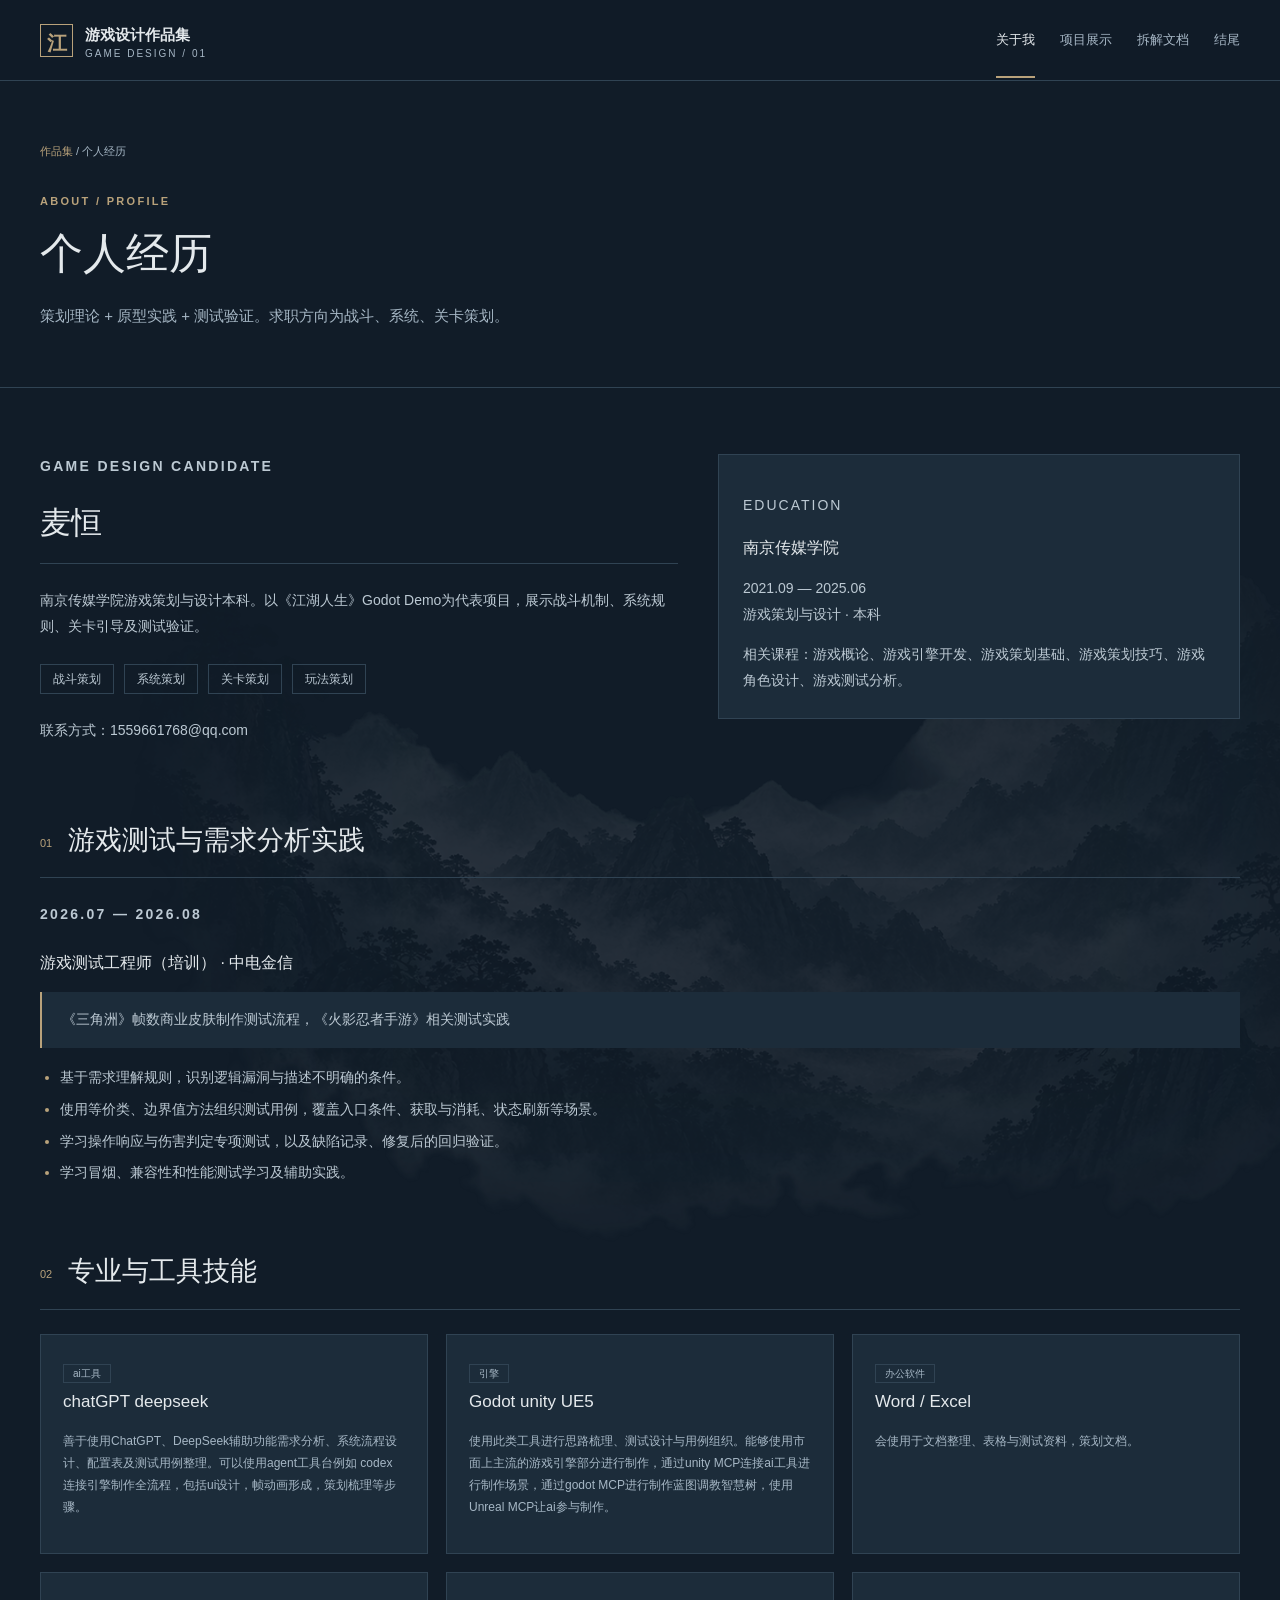
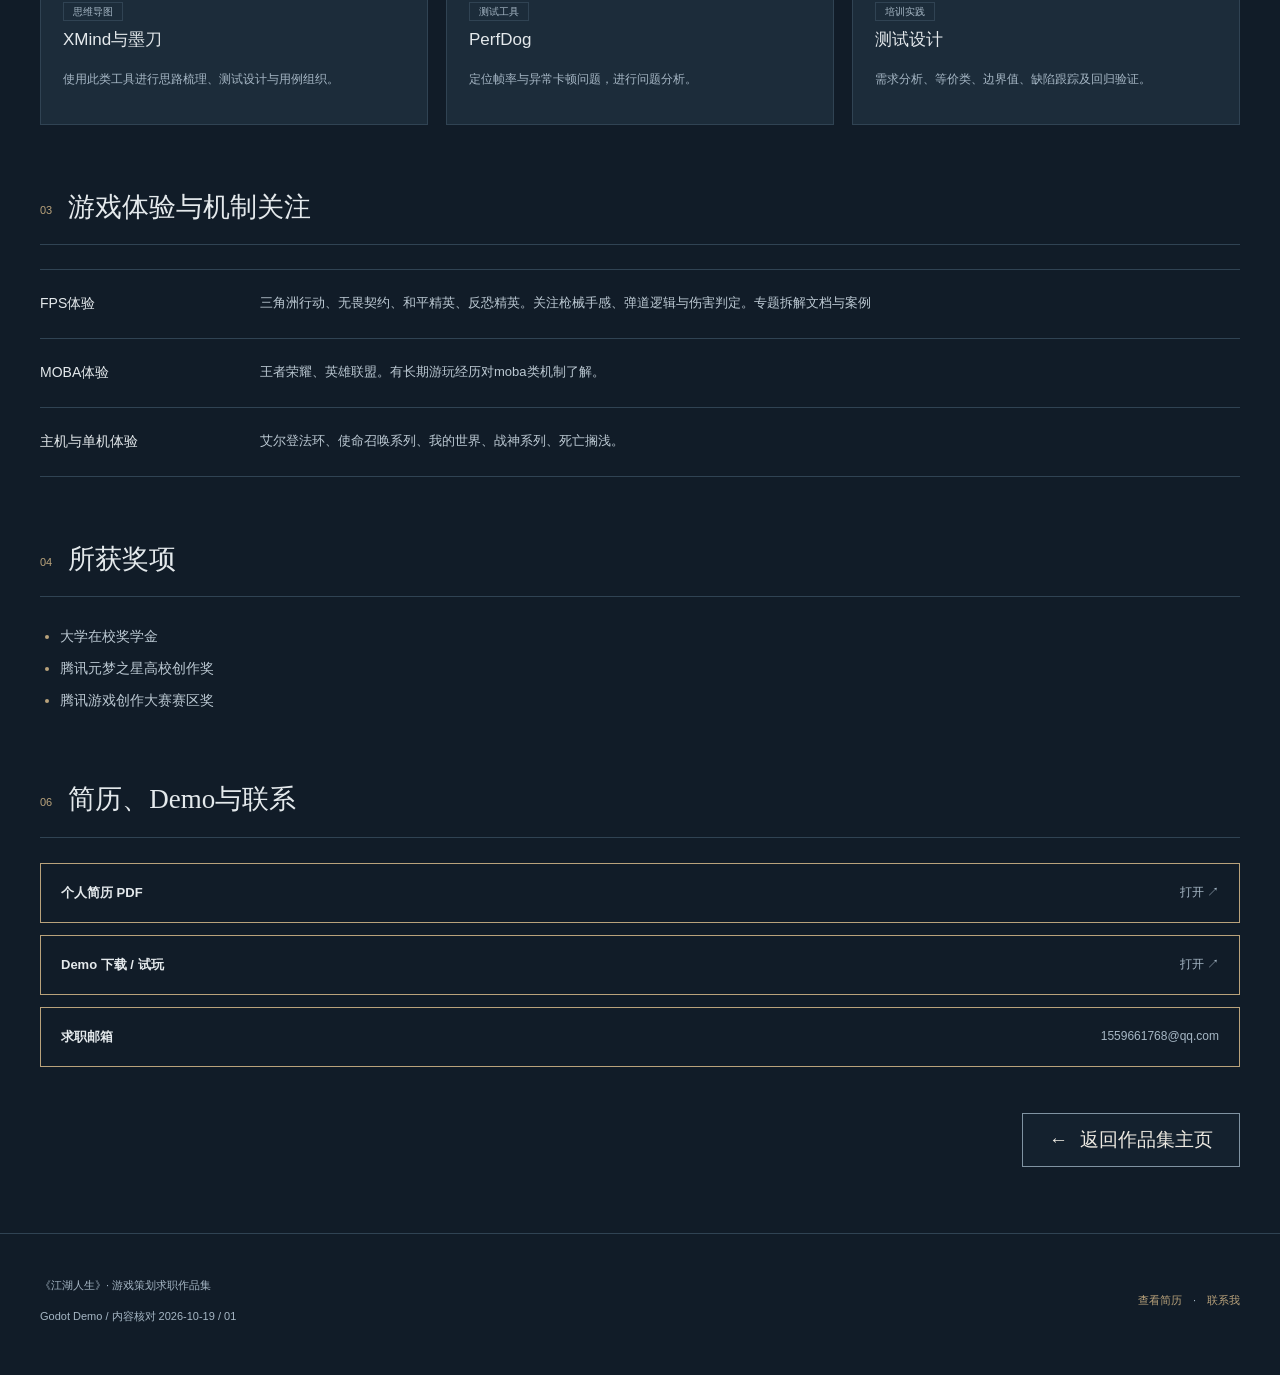
==== about.html @ ea687051 "Publish static portfolio 2026-10-20T16:54:28.982Z" ====
<!doctype html>
<html lang="zh-CN"><head><meta charset="UTF-8"><meta name="viewport" content="width=device-width, initial-scale=1"><meta name="description" content="基于真实Godot原型、测试记录与个人简历的游戏策划求职作品集。"><meta name="theme-color" content="#111c28"><link rel="icon" href="./favicon.svg"><title>个人经历 · 游戏策划作品集</title><link rel="stylesheet" href="./styles/theme.css"><link rel="stylesheet" href="./styles/atmosphere.css">  <script type="module" crossorigin src="./assets/main-BbkEAl38.js"></script>
  <link rel="stylesheet" crossorigin href="./assets/main-BC0_XxwR.css">
</head><body><div id="app"></div></body></html>
---- styles/theme.css ----
/* Shared by the portfolio, case pages, document reader and local text editor. */
:root{
 color-scheme:dark;
 --bg:#111c28;
 --surface:#1c2c3a;
 --surface2:#233646;
 --paper:#e4e9ec;
 --muted:#a6b7c5;
 --gold:#b9a27b;
 --line:#304353;
 --ink:#111c28;
 --text-secondary:#bcc9d3;
 --line-strong:#4c6275;
 --line-soft:#253744;
 --header-bg:rgba(17,28,40,.96);
 --section-tint:rgba(28,44,58,.16);
 --ending-shade:rgba(10,18,28,.4);
 --media-bg:#0b141e;
 --gold-line:#756950;
 --code:#c7b997;
 --badge-bg:#20313e;
 --badge-border:#4f697c;
 --badge-text:#c1d1dc;
 --pending-bg:#2c2922;
 --pending-border:#756a55;
 --pending-text:#d6c5a1;
 --diagram-accent:#9ebacb;
 --diagram-grid:#304353;
 --diagram-walk:#263e50;
 --diagram-obstacle:#6c5c4f;
 --diagram-obstacle-line:#ae9e7f;
 --soft-highlight:rgba(228,233,236,.015);
 --lightbox-backdrop:rgba(5,10,17,.88);
 --dot-fill:rgba(228,233,236,.57);
 --dot-shadow:rgba(17,28,40,.65);
 --gold-hover:#cbb58f;
 --danger:#edb0a3;
 --mountain-opacity:.11;
}
---- styles/atmosphere.css ----
/* One quiet backdrop across the site. The opaque snow cover hides it. */
body{isolation:isolate;min-height:100vh}
body::before{
 content:"";
 position:fixed;
 z-index:-1;
 pointer-events:none;
 right:-120px;
 bottom:-420px;
 width:min(1640px,100vw);
 aspect-ratio:1448/1086;
 background:url('../media/atmosphere/mountains.png') center/contain no-repeat;
 opacity:var(--mountain-opacity);
 filter:blur(.65px);
 --mountain-fade-x:linear-gradient(90deg,transparent,rgba(0,0,0,.6) 12%,#000 24%,#000 76%,rgba(0,0,0,.6) 88%,transparent);
 --mountain-fade-y:linear-gradient(180deg,transparent,#000 30%,#000 76%,transparent 98%);
 -webkit-mask-image:var(--mountain-fade-x),var(--mountain-fade-y);
 mask-image:var(--mountain-fade-x),var(--mountain-fade-y);
 -webkit-mask-composite:source-in;
 mask-composite:intersect;
 -webkit-mask-repeat:no-repeat;
 mask-repeat:no-repeat;
 -webkit-mask-size:100% 100%;
 mask-size:100% 100%;
}
---- assets/main-BC0_XxwR.css ----
.system-breakdowns .system-breakdowns-wrap{width:min(1640px,calc(100% - 96px))}.system-breakdowns .system-breakdowns-wrap>.eyebrow{margin-bottom:32px}.system-breakdowns-grid{display:grid;grid-template-columns:repeat(2,minmax(0,1fr));gap:56px}.system-breakdown{display:flex;flex-direction:column;min-width:0;border-top:1px solid var(--line);padding-top:25px}.system-breakdowns .system-breakdown h2{font-family:var(--serif);font-size:27px;font-weight:500;line-height:1.5;margin:0 0 25px}.system-breakdown-previews{display:grid;grid-template-columns:minmax(0,.78fr) minmax(0,1.22fr);gap:18px}.system-breakdown-previews figure{min-width:0;margin:0}.system-breakdown-media{position:relative;display:flex;align-items:center;justify-content:center;width:100%;height:340px;padding:10px;border:1px solid var(--line);background:var(--surface);overflow:hidden}.system-breakdown-media img{display:block;width:100%;height:100%;max-height:100%;object-fit:contain;object-position:center}.system-breakdown-previews figcaption{font-size:11px;line-height:1.6;color:var(--muted);margin-top:10px}.system-breakdown-enlarge{-webkit-appearance:none;-moz-appearance:none;appearance:none;color:var(--paper);font:inherit;cursor:zoom-in}.system-breakdown-enlarge img{transition:transform .25s ease}.system-breakdown-enlarge:hover img{transform:scale(1.025)}.system-breakdown-enlarge:hover,.system-breakdown-enlarge:focus-visible{border-color:var(--line-strong)}.system-breakdown-enlarge-hint{position:absolute;right:10px;bottom:10px;padding:3px 9px;background:var(--bg);border:1px solid var(--line-strong);color:var(--paper);font:11px/1.6 var(--sans);opacity:0;transition:opacity .18s ease;pointer-events:none}.system-breakdown-enlarge:hover .system-breakdown-enlarge-hint,.system-breakdown-enlarge:focus-visible .system-breakdown-enlarge-hint{opacity:1}.system-breakdowns .system-breakdown-intro{margin:22px 0 0;font-size:14px;line-height:1.95;color:var(--muted)}.system-breakdown>.actions{margin-top:auto;padding-top:25px}.system-breakdown-lightbox{position:fixed;top:0;right:0;bottom:0;left:0;width:min(1760px,calc(100vw - 64px));height:calc(100dvh - 64px);max-width:none;max-height:none;margin:auto;padding:0;border:1px solid var(--line-strong);background:var(--bg);color:var(--paper);overflow:hidden;font-family:var(--sans)}.system-breakdown-lightbox[open]{display:flex;flex-direction:column}.system-breakdown-lightbox::backdrop{background:#030910db}.system-breakdown-viewer-header{display:flex;justify-content:space-between;align-items:center;gap:20px;padding:17px 22px;border-bottom:1px solid var(--line);flex:none}.system-breakdown-viewer-header h2{margin:0;font:500 20px/1.5 var(--serif);color:var(--paper)}.system-breakdown-viewer-close{display:flex;align-items:center;gap:15px;flex:none;padding:5px 12px;border:1px solid var(--line-strong);background:transparent;color:var(--paper);font:13px/1.8 var(--sans)}.system-breakdown-viewer-close span{font-size:22px;line-height:1}.system-breakdown-viewer-toolbar{display:flex;align-items:center;gap:24px;flex:none;min-height:54px;padding:8px 22px;border-bottom:1px solid var(--line);font:12px/1.6 var(--sans);color:var(--muted)}.system-breakdown-viewer-toolbar p{margin:0 0 0 auto}.system-breakdown-pages,.system-breakdown-zoom-controls{display:flex;gap:9px;align-items:center}.system-breakdown-pages[hidden]{display:none}.system-breakdown-viewer-toolbar button{border:1px solid var(--line-strong);padding:3px 10px;min-width:30px;background:transparent;color:var(--paper);font:12px/1.8 var(--sans)}.system-breakdown-viewer-toolbar button:hover,.system-breakdown-viewer-close:hover{border-color:var(--paper)}.system-breakdown-viewer-toolbar button:disabled{opacity:.4}.system-breakdown-viewer-toolbar output{display:block;min-width:46px;text-align:center;font-variant-numeric:tabular-nums}.system-breakdown-viewer-viewport{position:relative;min-width:0;min-height:0;flex:1;overflow:hidden;background:var(--media-bg);touch-action:none;overscroll-behavior:contain;outline-offset:-4px}.system-breakdown-viewer-viewport.is-zoomed{cursor:grab}.system-breakdown-viewer-viewport.is-dragging{cursor:grabbing}.system-breakdown-viewer-image{position:absolute;left:0;top:0;max-width:none;max-height:none;transform-origin:0 0;-webkit-user-select:none;user-select:none;-webkit-user-drag:none}.system-breakdown-viewer-status{position:absolute;top:0;right:0;bottom:0;left:0;display:grid;place-items:center;margin:0;color:var(--muted);font:14px/1.8 var(--sans);pointer-events:none}@media(prefers-reduced-motion:reduce){.system-breakdown-enlarge img,.system-breakdown-enlarge-hint{transition:none}}.content-locate-highlight{outline:1px solid var(--gold);outline-offset:6px;background-color:color-mix(in srgb,var(--gold) 8%,transparent)}.content-locate-status{position:fixed;z-index:1000;left:50%;bottom:28px;transform:translate(-50%);padding:12px 20px;border:1px solid var(--line);background:var(--surface);color:var(--paper);font:14px/1.8 var(--sans);pointer-events:none}#goals>.level-goal-flowchart{min-width:0;margin:24px 0 0}.level-goal-flowchart>a{display:block;width:100%;cursor:zoom-in}.level-goal-flowchart img{display:block;width:100%;height:auto;object-fit:contain}.level-goal-flowchart figcaption{padding-top:10px;font-size:11px;line-height:1.7;color:var(--muted)}.level-goal-flowchart a:focus-visible{outline:2px solid var(--gold);outline-offset:4px}.project-preview-lightbox.level-flowchart-lightbox{width:min(1740px,94vw)}.level-flowchart-lightbox .project-preview-lightbox-content{display:block;overflow:auto;overscroll-behavior:contain}.level-flowchart-lightbox .project-preview-lightbox-content img{width:auto;max-width:none;height:auto;max-height:none}.ui-iterations .ui-iteration-case+.ui-iteration-case{margin-top:40px;padding-top:32px;border-top:1px solid var(--line)}.ui-iterations .ui-iteration-case h3{font:500 20px/1.6 var(--serif);margin:0 0 16px}.ui-iteration-pair{display:grid;grid-template-columns:repeat(2,minmax(0,1fr));gap:24px}.ui-iteration-media{min-width:0;margin:0}.ui-iteration-window{position:relative;display:block;width:100%;aspect-ratio:16/9;overflow:hidden;border:1px solid var(--line);background:var(--media-bg)}.ui-iteration-window img,.ui-iteration-window video{display:block;width:100%;height:100%;object-fit:contain}.ui-iteration-expand{position:absolute;top:8px;right:8px;display:grid;place-items:center;width:30px;height:30px;padding:0;border:1px solid var(--line);background:var(--surface);color:var(--paper);font:16px/1 var(--sans)}.ui-iteration-window:hover .ui-iteration-expand{border-color:var(--gold)}.ui-iteration-media figcaption{padding:9px 0 0;color:var(--paper);font-size:12px;line-height:1.7}.ui-iteration-media figcaption span{margin-left:7px;color:var(--muted);font-size:10px;letter-spacing:.12em}.ui-iterations .ui-iteration-intro{margin:13px 0 0;font-size:14px;color:var(--text-secondary)}#goals>.combat-goal-images{display:grid;grid-template-columns:repeat(3,minmax(0,1fr));gap:18px;margin:24px 0 0}.combat-goal-images>figure{min-width:0;margin:0}.combat-goal-images a{display:flex;align-items:center;justify-content:center;width:100%;aspect-ratio:4/3;cursor:zoom-in}.combat-goal-images img{display:block;width:100%;height:100%;object-fit:contain}.combat-goal-images figcaption{padding-top:10px;font-size:11px;line-height:1.7;color:var(--muted)}:root{--max:1240px;--serif:"Noto Serif SC","Source Han Serif SC","Songti SC","SimSun",serif;--sans:Inter,"Segoe UI","Microsoft YaHei",sans-serif}*{box-sizing:border-box}html{scroll-behavior:smooth;scroll-padding-top:100px}body{margin:0;background:var(--bg);color:var(--paper);font-family:var(--sans);font-size:16px;line-height:1.85}a{color:inherit;text-decoration:none}button,input,select{font:inherit}button,a,input,select{touch-action:manipulation}img,video,svg{max-width:100%;display:block}button{cursor:pointer}button:disabled{cursor:default}a:focus-visible,button:focus-visible,select:focus-visible,input:focus-visible,summary:focus-visible{outline:2px solid var(--gold);outline-offset:5px}::selection{background:var(--gold);color:var(--bg)}.wrap{width:min(var(--max),calc(100% - 80px));margin:auto}.skip{position:absolute;top:-100px;left:24px;background:var(--paper);color:var(--ink);z-index:20;padding:10px}.skip:focus{top:10px}.header{position:sticky;top:0;z-index:10;background:var(--header-bg);border-bottom:1px solid var(--line);-webkit-backdrop-filter:blur(14px);backdrop-filter:blur(14px)}.header-inner{min-height:80px;display:flex;align-items:center;justify-content:space-between;gap:20px}.brand{display:flex;align-items:center;gap:12px;white-space:nowrap;font-weight:600;font-size:15px}.brand-mark{width:33px;height:33px;border:1px solid var(--gold);display:grid;place-items:center;color:var(--gold);font-family:var(--serif);font-size:20px}.brand small{font:10px var(--sans);letter-spacing:2px;color:var(--muted);display:block}.nav{display:flex;gap:25px;align-items:center;font-size:13px}.nav a{color:var(--muted);padding:26px 0 23px;border-bottom:2px solid transparent}.nav a:hover,.nav a[aria-current=page]{color:var(--paper);border-color:var(--gold)}.menu-toggle{display:none;background:none;color:var(--paper);border:1px solid var(--line);padding:5px 12px}.eyebrow{font-size:11px;letter-spacing:2.3px;text-transform:uppercase;color:var(--gold);margin:0 0 20px;font-weight:600}.hero{padding:78px 0 62px}.hero-grid{display:grid;grid-template-columns:.87fr 1.13fr;gap:54px;align-items:center}.hero h1{font-family:var(--serif);font-size:55px;line-height:1.32;letter-spacing:1px;font-weight:500;margin:0 0 25px}.hero h1 em{font-style:normal;color:var(--gold)}.intro{color:var(--muted);max-width:570px;font-size:15px}.roles{display:flex;flex-wrap:wrap;gap:10px;margin:24px 0}.role{font-size:12px;border:1px solid var(--line);padding:3px 12px;color:var(--text-secondary)}.actions{display:flex;flex-wrap:wrap;gap:12px;margin-top:30px}.button{display:inline-flex;align-items:center;justify-content:center;gap:28px;padding:10px 20px;border:1px solid var(--gold);font-size:13px;min-height:45px;background:var(--gold);color:var(--ink);font-weight:600}.button.secondary{background:transparent;color:var(--paper);border-color:var(--line-strong)}.button:hover{filter:brightness(1.12)}.button.disabled{background:var(--surface);color:var(--muted);border-color:var(--line)}.hero-visual{position:relative;margin:0;border:1px solid var(--line-strong);padding:8px;background:var(--surface)}.hero-visual:before{content:"";position:absolute;left:-8px;top:-8px;width:34px;height:34px;border-top:2px solid var(--gold);border-left:2px solid var(--gold);pointer-events:none}.hero-visual img{width:100%;aspect-ratio:16/9;object-fit:contain;image-rendering:auto}.visual-label{display:flex;justify-content:space-between;gap:14px;font-size:11px;color:var(--muted);padding:12px 6px 2px}.visual-label strong{color:var(--gold);font-weight:400}.facts{display:grid;grid-template-columns:repeat(4,1fr);border-top:1px solid var(--line);border-bottom:1px solid var(--line);padding:22px 0;margin-top:52px}.fact{padding-left:27px;border-left:1px solid var(--line)}.fact:first-child{padding-left:0;border-left:0}.fact strong{font-size:18px;display:block;font-weight:500}.fact span{font-size:11px;color:var(--muted)}.section{padding:66px 0}.section-top{display:flex;align-items:flex-end;justify-content:space-between;gap:25px;margin-bottom:30px}.section h2,.section-top h2{font-family:var(--serif);font-size:32px;font-weight:500;line-height:1.5;margin:0 0 8px}.section-top .eyebrow{margin-bottom:10px}.section-top p{margin:0;color:var(--muted);font-size:13px}.text-link{color:var(--gold);font-size:13px;border-bottom:1px solid var(--gold-line);padding-bottom:2px;white-space:nowrap}.cases{display:grid;grid-template-columns:repeat(3,1fr);gap:20px}.case-card{border:1px solid var(--line);background:var(--surface);padding:28px;transition:border-color .18s,transform .18s}.case-card:hover{border-color:var(--gold);transform:translateY(-3px)}.case-index{font-size:11px;color:var(--gold);letter-spacing:2px;display:flex;justify-content:space-between}.case-card h3{font-family:var(--serif);font-size:25px;font-weight:500;margin:28px 0 12px}.case-card p{color:var(--muted);font-size:13px;margin:0 0 20px;min-height:50px}.case-tags{font-size:11px;color:var(--text-secondary);border-top:1px solid var(--line);padding-top:18px}.section-tint{background:var(--section-tint);border-top:1px solid var(--line-soft);border-bottom:1px solid var(--line-soft)}.feature-grid{display:grid;grid-template-columns:1.1fr .9fr;gap:48px;align-items:center}.feature-grid h3{font-family:var(--serif);font-size:28px;font-weight:500;line-height:1.6}.feature-grid p{color:var(--muted);font-size:14px}.numbered{margin:24px 0 0;padding:0;list-style:none;counter-reset:items}.numbered li{border-top:1px solid var(--line);padding:17px 0 17px 32px;position:relative;font-size:14px;counter-increment:items}.numbered li:before{content:"0" counter(items);position:absolute;left:0;top:20px;font-size:10px;color:var(--gold)}.numbered small{display:block;font-size:12px;color:var(--muted);margin-top:3px}.media{margin:0}.media img,.media video{width:100%;border:1px solid var(--line);background:var(--media-bg);aspect-ratio:16/9;object-fit:contain}.media figcaption{font-size:11px;color:var(--muted);line-height:1.7;padding:10px 0}.media-kind{color:var(--gold);margin-right:8px}.media-grid{display:grid;grid-template-columns:1fr 1fr;gap:24px}.status-row{display:flex;gap:8px;align-items:center;flex-wrap:wrap}.badge{font-size:11px;line-height:1.6;padding:3px 9px;border:1px solid var(--badge-border);color:var(--badge-text);background:var(--badge-bg)}.badge.pending{border-color:var(--pending-border);color:var(--pending-text);background:var(--pending-bg)}.badge.note{border-color:var(--line);color:var(--muted);background:var(--surface)}.truth-note{font-size:12px;color:var(--muted);border-left:2px solid var(--gold);padding:10px 16px;margin:26px 0;background:var(--soft-highlight)}.ability-grid{display:grid;grid-template-columns:repeat(3,1fr);gap:34px}.ability{border-top:1px solid var(--gold);padding-top:24px}.ability h3{font-size:17px;font-weight:500}.ability p{font-size:13px;color:var(--muted)}.future{margin-top:34px;display:flex;justify-content:space-between;border:1px dashed var(--line);padding:22px;color:var(--muted);font-size:12px}.footer{border-top:1px solid var(--line);padding:30px 0 38px}.footer-inner{display:flex;align-items:center;justify-content:space-between;gap:25px;font-size:11px;color:var(--muted)}.footer a{color:var(--gold)}.page-head{padding:60px 0 42px;border-bottom:1px solid var(--line)}.breadcrumbs{font-size:11px;color:var(--muted);margin-bottom:30px}.breadcrumbs a{color:var(--gold)}.page-head h1{font-family:var(--serif);font-size:43px;line-height:1.4;font-weight:500;margin:0 0 18px}.page-head .subtitle{max-width:850px;color:var(--muted);font-size:15px}.page-head .eyebrow{margin-bottom:12px}.reading-grid{display:grid;grid-template-columns:175px minmax(0,1fr);gap:55px;padding-top:44px;padding-bottom:65px}.toc{position:sticky;top:116px;align-self:start;display:grid;gap:10px;font-size:12px;max-height:calc(100vh - 135px);overflow:auto}.toc small{font-size:10px;letter-spacing:2px;color:var(--gold);margin-bottom:12px}.toc a{color:var(--muted);padding:3px 0 3px 12px;border-left:1px solid var(--line)}.toc a:hover{color:var(--gold);border-color:var(--gold)}.article{min-width:0}.article-section{margin:0 0 62px;scroll-margin-top:110px}.article-section h2{font-family:var(--serif);font-weight:500;font-size:27px;border-bottom:1px solid var(--line);padding-bottom:17px;margin:0 0 24px}.article-section h2 .num{font:11px var(--sans);color:var(--gold);margin-right:16px;vertical-align:middle}.article-section h3{font-size:16px;font-weight:500;margin:0 0 9px}.article-section p{color:var(--text-secondary);font-size:14px}.two-col{display:grid;grid-template-columns:1fr 1fr;gap:28px}.panel{padding:24px;background:var(--surface);border:1px solid var(--line);min-width:0}.panel p:last-child{margin-bottom:0}.clean-list{padding-left:20px;color:var(--text-secondary);font-size:14px}.clean-list li{padding:3px 0}.clean-list li::marker{color:var(--gold)}.rules{display:grid;gap:0;border-top:1px solid var(--line)}.rule{display:grid;grid-template-columns:195px minmax(0,1fr);gap:25px;padding:21px 0;border-bottom:1px solid var(--line)}.rule h3{font-size:14px;color:var(--paper);font-weight:500;margin:0}.rule p{font-size:13px;margin:0}.flow{list-style:none;padding:0;display:flex;gap:24px;flex-wrap:wrap;counter-reset:flow;margin:28px 0}.flow li{flex:1 1 145px;position:relative;border:1px solid var(--line-strong);padding:19px 15px;background:var(--surface);counter-increment:flow;min-width:0}.flow li:not(:last-child):after{content:"→";position:absolute;right:-21px;top:30px;color:var(--gold)}.flow li:before{content:"0" counter(flow);font-size:10px;color:var(--gold);display:block;margin-bottom:7px}.flow strong{font-size:13px;font-weight:500;display:block}.flow small{font-size:11px;line-height:1.7;color:var(--muted);display:block;margin-top:7px}.table-wrap{overflow:auto;border:1px solid var(--line)}table{width:100%;border-collapse:collapse;font-size:12px;line-height:1.8}th,td{text-align:left;padding:14px 17px;vertical-align:top;border-bottom:1px solid var(--line);min-width:105px}th{color:var(--gold);font-weight:500;background:var(--surface)}tr:last-child td{border-bottom:0}td{color:var(--text-secondary)}code{font:11px Cascadia Code,Consolas,monospace;color:var(--code);overflow-wrap:anywhere}details{border:1px solid var(--line);padding:15px 20px;background:var(--surface)}summary{cursor:pointer;font-size:13px;color:var(--paper)}.source-list{font-size:12px;color:var(--muted);padding-left:20px}.source-list li{margin:12px 0;overflow-wrap:anywhere}.source-list p{font-size:12px;margin:3px 0}.iteration{padding:24px;border-left:2px solid var(--gold);background:var(--surface);margin-bottom:18px}.iteration h3{font-family:var(--serif);font-size:20px}.iteration dl{display:grid;grid-template-columns:75px minmax(0,1fr);font-size:13px;gap:10px 14px;margin:18px 0 0}.iteration dt{color:var(--gold)}.iteration dd{margin:0;color:var(--text-secondary)}.validation{display:grid;gap:14px}.validation-item{display:grid;grid-template-columns:30px 1fr;gap:12px;border-bottom:1px solid var(--line);padding:13px 0}.validation-icon{color:var(--gold);font-size:20px}.validation-item h3{font-size:14px;margin:0}.validation-item p{font-size:12px;margin:5px 0}.small{font-size:12px;color:var(--muted)}.explorer{background:var(--surface);border:1px solid var(--line-strong);padding:25px;margin:25px 0}.explorer h3{font-size:17px;margin-bottom:9px}.control-row{display:flex;flex-wrap:wrap;align-items:center;gap:14px;font-size:12px;color:var(--muted);margin:20px 0}.control-row select{background:var(--bg);border:1px solid var(--line-strong);color:var(--paper);padding:7px 12px;max-width:100%}.check-label{display:flex;gap:9px;align-items:center}.check-label input{accent-color:var(--gold)}.timeline-track{position:relative;height:38px;background:var(--surface2);margin:24px 0 7px;border:1px solid var(--line-strong);overflow:hidden}.timeline-active,.timeline-buffer{position:absolute;top:0;height:100%;display:flex;align-items:center;justify-content:center;font-size:11px;color:var(--bg);white-space:nowrap}.timeline-active{background:var(--gold);height:50%}.timeline-buffer{background:var(--diagram-accent);top:50%;height:50%}.timeline-axis{display:flex;justify-content:space-between;font-size:10px;color:var(--muted)}.timeline-legend{display:flex;flex-wrap:wrap;gap:20px;font-size:11px;color:var(--muted);margin-top:17px}.legend-dot{width:8px;height:8px;display:inline-block;margin-right:6px;background:var(--gold)}.legend-dot.green{background:var(--diagram-accent)}.timeline-output{font-size:12px;line-height:1.9;color:var(--text-secondary);margin-top:15px}.interaction-stage{display:grid;grid-template-columns:1fr 1fr;gap:15px}.state-box{padding:20px;background:var(--bg);border:1px solid var(--line)}.state-box small{color:var(--muted);font-size:11px;display:block;margin-bottom:10px}.state-box strong{font-size:15px;font-weight:500;color:var(--gold)}.coordinate-map{background:var(--media-bg);border:1px solid var(--line);width:100%;height:auto;min-height:200px}.coordinate-map text{font-family:var(--sans);fill:var(--paper)}.profile-lead{display:grid;grid-template-columns:1.1fr .9fr;gap:40px;align-items:start}.profile-lead h2{font-family:var(--serif);font-size:31px;font-weight:500}.profile-summary{font-size:15px;color:var(--muted)}.meta-label{font-size:10px;color:var(--gold);letter-spacing:2px}.training-note{font-size:13px;border-left:2px solid var(--gold);padding:15px 20px;background:var(--surface);color:var(--muted)}.profile-grid{display:grid;grid-template-columns:repeat(3,1fr);gap:18px}.skill{padding:22px;border:1px solid var(--line);background:var(--surface)}.skill h3{font-size:17px;font-weight:500;margin:0 0 10px}.skill p{font-size:12px;color:var(--muted)}.skill .badge{font-size:10px}.review-grid{display:grid;grid-template-columns:1fr 1fr;gap:25px}.review-step{padding:28px;border:1px solid var(--line);background:var(--surface)}.review-step h2{font-size:23px;font-weight:500;margin:12px 0 20px}.review-step dl{font-size:13px}.review-step dt{color:var(--gold);margin-top:18px}.review-step dd{margin:6px 0;color:var(--muted)}.review-step.wide{grid-column:1/-1}.review-step .media-grid{margin:25px 0}.callout{padding:28px 32px;border:1px solid var(--line-strong);background:var(--surface)}.callout h3{font-size:20px;font-weight:500}.callout p{color:var(--muted);font-size:13px}.contact-list{display:grid;gap:12px;margin-top:25px}.contact-item{border:1px solid var(--line);padding:17px 20px;display:flex;justify-content:space-between;gap:20px;font-size:13px}.contact-item span{color:var(--muted);font-size:12px}.contact-item.active{border-color:var(--gold)}.subtle-line{border:0;border-top:1px solid var(--line);margin:40px 0}.empty-media{border:1px dashed var(--gold-line);padding:30px;background:var(--surface);color:var(--muted);font-size:13px}.loading{padding:100px 30px;text-align:center}@media(min-width:1500px){.hero{padding-top:100px;padding-bottom:78px}.hero h1{font-size:62px}}@media(max-width:1050px){.wrap{width:calc(100% - 48px)}.hero-grid{gap:30px}.hero h1{font-size:43px}.nav{gap:17px}.reading-grid{grid-template-columns:135px minmax(0,1fr);gap:30px}.case-card{padding:22px}.rule{grid-template-columns:150px minmax(0,1fr)}}@media(max-width:780px){.header-inner{min-height:67px}.brand{font-size:13px}.menu-toggle{display:block}.nav{display:none;position:absolute;top:67px;left:0;right:0;background:var(--bg);padding:12px 24px 22px;border-bottom:1px solid var(--line);grid-template-columns:repeat(3,1fr);gap:4px 20px}.nav.open{display:grid}.nav a{padding:10px 0;font-size:12px}.hero{padding:43px 0 35px}.hero-grid{grid-template-columns:1fr;gap:38px}.hero h1{font-size:43px}.intro{font-size:14px}.facts{grid-template-columns:1fr 1fr;gap:20px;margin-top:35px}.fact:nth-child(3){border-left:0;padding-left:0}.facts .fact strong{font-size:16px}.section{padding:43px 0}.section-top{align-items:start}.section h2,.section-top h2{font-size:27px}.cases{grid-template-columns:1fr}.case-card p{min-height:0}.case-card h3{margin:18px 0 10px}.feature-grid,.ability-grid,.media-grid,.two-col,.profile-lead,.profile-grid,.review-grid{grid-template-columns:1fr}.feature-grid{gap:25px}.ability-grid{gap:20px}.future{display:block}.future span{display:block;margin-top:10px}.footer-inner{display:block}.footer-inner p{margin:9px 0}.reading-grid{display:block;padding-top:30px}.toc{position:static;display:flex;flex-wrap:wrap;margin-bottom:35px;gap:10px;max-height:none}.toc small{display:none}.toc a{border:1px solid var(--line);padding:4px 9px;font-size:10px}.page-head{padding:35px 0 30px}.page-head h1{font-size:32px}.page-head .subtitle{font-size:14px}.breadcrumbs{margin-bottom:23px}.article-section{margin-bottom:42px}.article-section h2{font-size:23px}.rule{grid-template-columns:1fr;gap:8px;padding:18px 0}.flow{display:grid;grid-template-columns:1fr 1fr;gap:15px}.flow li:not(:last-child):after{content:none}.explorer,.iteration{padding:19px}.iteration dl{grid-template-columns:57px minmax(0,1fr);font-size:12px}.review-step{padding:22px}.section-top .text-link{font-size:11px}.visual-label{font-size:10px}.interaction-stage{grid-template-columns:1fr}.contact-item{display:block}.contact-item span{display:block;margin-top:5px}}@media(max-width:420px){.wrap{width:calc(100% - 36px)}.hero h1{font-size:38px}.page-head h1{font-size:29px}.hero .eyebrow{font-size:10px;letter-spacing:1.8px}.role{font-size:10px;padding:3px 9px}.facts{column-gap:12px}.fact{padding-left:16px}.fact span{font-size:10px}.section-top{display:block}.section-top .text-link{display:inline-block;margin-top:12px}.flow{grid-template-columns:1fr}.visual-label,.visual-label strong{display:block}.button{padding:10px 15px}}@media(prefers-reduced-motion:reduce){html{scroll-behavior:auto}*{transition:none!important;animation:none!important}}img{height:auto}.hero{padding:62px 0 46px}.hero-grid{grid-template-columns:.84fr 1.16fr;gap:58px;align-items:center}.hero-grid>div{min-width:0}.hero h1{font-size:62px;line-height:1.2;letter-spacing:1px;margin-bottom:25px}.hero .intro{max-width:470px;line-height:1.95}.hero .roles{margin:22px 0}.hero .actions{margin-top:27px}.hero-visual img{aspect-ratio:auto;object-fit:contain}.hero .facts{grid-template-columns:repeat(3,minmax(0,1fr));margin-top:43px}.hero .fact strong{font-size:18px}@media(min-width:1500px){.hero{padding-top:80px;padding-bottom:52px}.hero h1{font-size:66px}}@media(min-width:781px)and (max-width:1050px){.hero-grid{gap:30px;grid-template-columns:.9fr 1.1fr}.hero h1{font-size:49px}.hero .intro{font-size:14px}.nav{gap:15px;font-size:12px}}@media(max-width:780px){.hero{padding:42px 0 34px}.hero-grid{grid-template-columns:1fr;gap:36px}.hero h1{font-size:48px}.hero .intro{max-width:550px}.hero .facts{gap:0;margin-top:32px}.hero .fact{padding-left:16px;border-left:1px solid var(--line)}.hero .fact:first-child{padding-left:0;border-left:0}.hero .fact strong{font-size:15px}}@media(max-width:420px){.hero h1{font-size:42px}.hero .fact{padding-left:11px}.hero .fact strong{font-size:13px}.hero .fact span{font-size:10px}.hero .visual-label span{display:block;margin-top:4px}}.home-analysis-grid{display:grid;grid-template-columns:minmax(240px,.7fr) minmax(0,1.3fr);gap:76px;align-items:center}.analysis-preview{margin:0;max-width:360px}.analysis-preview>a{display:block;border:1px solid var(--line);background:var(--surface);padding:8px}.analysis-preview img{width:100%;height:auto;aspect-ratio:4/5;object-fit:cover;object-position:top}.analysis-preview figcaption{font-size:11px;color:var(--muted);margin-top:10px}.home-analysis .eyebrow,.home-about .eyebrow,.home-analysis h2{margin-bottom:12px}.analysis-subtitle{font-size:12px;letter-spacing:1.2px;color:var(--gold);margin:0 0 24px}.analysis-summary,.about-intro{font-size:14px;line-height:2;color:var(--muted)}.analysis-tags{font-size:12px;color:var(--paper);margin:24px 0 14px}.analysis-note{color:var(--muted)}.home-about-grid{display:grid;grid-template-columns:1fr 1fr;gap:76px;align-items:start}.about-intro{max-width:560px}.about-facts{margin:6px 0 0;padding:0}.about-facts>div{padding:18px 0;border-top:1px solid var(--line)}.about-facts dt{font-size:12px;color:var(--muted);margin-bottom:5px}.about-facts dd{margin:0;font-size:14px;color:var(--paper)}@media(max-width:1050px){.home-analysis-grid,.home-about-grid{gap:40px}}@media(max-width:780px){.home-analysis-grid,.home-about-grid{grid-template-columns:1fr;gap:30px}.analysis-preview{max-width:320px;width:100%;margin:0 auto}.home-analysis-grid>div{grid-row:1}.home-analysis-grid>.analysis-preview{grid-row:2}.home-about .actions{margin-top:24px}}.detail-page-return{display:flex;justify-content:flex-end;padding-top:32px}.article-section:has(+.detail-page-return){margin-bottom:0}.detail-return-button{min-height:54px;padding:10px 26px;gap:12px;font-size:19px;font-weight:500;line-height:1.5;color:#eeeae2!important;border-color:#8093a2!important;background:#2a3e4e2e!important;transition:background-color .2s,border-color .2s}.detail-return-button:hover{background:#3e536361!important;border-color:#bbc9d2!important}.system-detail-navigation>.wrap>nav:only-child{margin-left:auto}.immersive-home .cover-header{position:fixed;inset:0 0 auto;z-index:20;border:0;background:transparent;-webkit-backdrop-filter:none;backdrop-filter:none;transition:background-color .35s ease}.cover-header-inner{display:flex;justify-content:flex-end;align-items:center;min-height:88px;padding:20px clamp(48px,6.5vw,128px)}.cover-header .nav{display:flex;align-items:center;flex-wrap:nowrap;gap:32px;font-size:17px;font-weight:500;letter-spacing:.07em;white-space:nowrap}.cover-header .nav a{color:#f4f0e7;padding:6px 0;border-bottom:1px solid transparent;text-shadow:0 1px 12px rgba(0,0,0,.45);opacity:0;transform:translateY(-5px)}.cover-header .nav a:hover,.cover-header .nav a[aria-current=page]{color:#fff;border-color:#f4f0e7bf}.immersive-home.cover-ready .cover-header .nav a{animation:cover-nav-enter .55s ease both;animation-delay:calc(.15s + var(--nav-order)*65ms)}.immersive-home .cover-header.cover-header-solid{background:var(--header-bg)}.immersive-home .cover-header.cover-header-solid .nav a{opacity:1;transform:none;animation:none}.immersive-cover{position:relative;height:100svh;min-height:560px;overflow:hidden;background:var(--bg);isolation:isolate}.cover-art-stage{position:absolute;left:50%;top:50%;width:min(100%,calc(100svh * 1.7768331562));aspect-ratio:1672/941;transform:translate(-50%,-50%);transition:opacity .9s ease}.immersive-cover.is-loading .cover-art-stage{opacity:0}.immersive-cover.is-ready .cover-art-stage{opacity:1}.cover-visual{position:absolute;top:0;right:0;bottom:0;left:0;z-index:0;overflow:hidden;isolation:isolate;pointer-events:none}.cover-art,.cover-blur-art,.cover-action-blur-art{position:absolute;top:0;right:0;bottom:0;left:0;z-index:0;display:block;width:100%;height:100%;object-fit:contain;-webkit-user-select:none;user-select:none}.cover-blur{position:absolute;top:0;right:0;bottom:0;left:0;z-index:1;pointer-events:none;--cover-blur-mask:linear-gradient(90deg,#000 0%,#000 12%,rgba(0,0,0,.9) 22%,rgba(0,0,0,.6) 34%,rgba(0,0,0,.25) 46%,transparent 57%);-webkit-mask-image:var(--cover-blur-mask);mask-image:var(--cover-blur-mask);-webkit-mask-size:100% 100%;mask-size:100% 100%;-webkit-mask-repeat:no-repeat;mask-repeat:no-repeat}.cover-blur-art{filter:blur(6px);pointer-events:none}.cover-action-blur{position:absolute;top:0;right:0;bottom:0;left:0;z-index:1;pointer-events:none;--cover-action-mask:linear-gradient(180deg,transparent 0%,transparent calc(100% - 330px) ,rgba(0,0,0,.25) calc(100% - 294px) ,#000 calc(100% - 266px) ,#000 100%);-webkit-mask-image:var(--cover-action-mask);mask-image:var(--cover-action-mask);-webkit-mask-repeat:no-repeat;mask-repeat:no-repeat;-webkit-mask-size:100% 100%;mask-size:100% 100%}.cover-action-blur-art{filter:blur(10px);pointer-events:none}.cover-shade{position:absolute;top:0;right:0;bottom:0;left:0;z-index:2;background:linear-gradient(90deg,rgba(4,12,18,.62),rgba(4,12,18,.27) 35%,transparent 67%),linear-gradient(180deg,rgba(2,8,15,.32),transparent 26%,rgba(4,9,14,.06))}.cover-visual{--cover-feather-x:linear-gradient(90deg,transparent 0%,rgba(0,0,0,.3) 1.5%,rgba(0,0,0,.82) 4%,#000 7%,#000 93%,rgba(0,0,0,.82) 96%,rgba(0,0,0,.3) 98.5%,transparent 100%);--cover-feather-y:linear-gradient(180deg,transparent 0%,rgba(0,0,0,.55) 1.5%,rgba(0,0,0,.92) 3.5%,#000 5.5%,#000 84%,rgba(0,0,0,.95) 88%,rgba(0,0,0,.64) 93%,rgba(0,0,0,.2) 97.5%,transparent 100%);-webkit-mask-image:var(--cover-feather-x),var(--cover-feather-y);mask-image:var(--cover-feather-x),var(--cover-feather-y);-webkit-mask-composite:source-in;mask-composite:intersect;-webkit-mask-repeat:no-repeat;mask-repeat:no-repeat;-webkit-mask-size:100% 100%;mask-size:100% 100%}.cover-copy-parallax{position:absolute;left:8%;top:23%;z-index:1;width:49%;transform:translateY(var(--cover-drift,0px));will-change:transform}.cover-copy{color:#f7f4ed;text-shadow:0 2px 20px rgba(0,0,0,.15)}.cover-primary-actions{position:absolute;left:2.1875%;right:.520833%;bottom:12px;height:266px;z-index:3;display:grid;grid-template-columns:repeat(2,minmax(0,1fr));gap:20px}.cover-primary-action{display:flex;align-items:center;justify-content:center;min-width:0;border:1px solid rgba(204,216,226,.78);background:#111c284d;color:#f7f4ed;font:600 28px/1.5 var(--sans);transition:border-color .16s ease,background-color .16s ease,transform .1s ease}.cover-primary-action:hover{border-color:#e4e9ecf2;background:#1c2c3a5c}.cover-primary-action:active{transform:translateY(1px);background:#111c286b}.cover-copy>*{opacity:0;transform:translateY(10px)}.cover-copy .cover-eyebrow{font:500 clamp(11px,.8vw,15px)/1.6 var(--sans);letter-spacing:.25em;margin:0 0 24px;color:#f7f4ed}.cover-copy h1{font:400 clamp(58px,5.85vw,112px)/1.25 var(--serif);letter-spacing:.045em;white-space:nowrap;margin:0 0 24px}.cover-copy .cover-subtitle{font-size:clamp(20px,1.25vw,24px);line-height:1.7;letter-spacing:.14em;margin:0;color:#f7f4ed}.cover-copy .cover-project{font:400 clamp(18px,1.05vw,20px)/1.6 var(--serif);letter-spacing:.08em;margin:38px 0 0}.immersive-cover.is-ready .cover-copy>*{animation:cover-copy-enter .75s ease both}.immersive-cover.is-ready .cover-copy .cover-eyebrow{animation-delay:.08s}.immersive-cover.is-ready .cover-copy h1{animation-delay:.18s}.immersive-cover.is-ready .cover-copy .cover-subtitle{animation-delay:.28s}.immersive-cover.is-ready .cover-copy .cover-project{animation-delay:.38s}@keyframes cover-copy-enter{to{opacity:1;transform:translateY(0)}}@keyframes cover-nav-enter{to{opacity:1;transform:translateY(0)}}.immersive-home #about-me,.immersive-home #cases,.immersive-home #system-analysis,.immersive-home #ending{padding-top:108px;padding-bottom:108px}.immersive-home .home-about .about-intro{max-width:600px}.immersive-home .home-project-lead{margin-bottom:52px}.immersive-home .home-project-lead h2{font:400 42px/1.4 var(--serif);margin:0}.immersive-home .project-preview-heading h3{font:500 28px/1.5 var(--serif);margin:0}.immersive-home .project-preview-group+.project-preview-group{margin-top:56px;padding-top:42px}.immersive-home .home-analysis .analysis-summary{max-width:560px}.home-ending{border-top:1px solid var(--line)}.home-ending-grid{display:grid;grid-template-columns:1fr 1fr;gap:80px;align-items:start}.home-ending h2{font:400 40px/1.4 var(--serif);margin:0 0 22px}.home-ending .ending-copy{font-size:15px;color:var(--muted);max-width:540px;margin:0}.ending-contact-label{font-size:12px;color:var(--muted);margin:0 0 12px}.ending-phone{margin-top:24px}.ending-email,.ending-phone-number{display:inline-block;font-size:23px;line-height:1.5;color:var(--paper);border-bottom:1px solid var(--line);padding-bottom:7px}.ending-email:hover{border-color:var(--gold)}.home-motion-enabled .cover-reveal{transition:opacity .7s ease,transform .7s ease}.home-motion-enabled .cover-reveal:not(.is-visible){opacity:0;transform:translateY(12px)}.cover-preview-static .cover-copy>*,.cover-preview-static .cover-header .nav a{animation:none!important;opacity:1!important;transform:none!important}@media(prefers-reduced-motion:reduce){.cover-art-stage,.cover-header,.cover-reveal{transition:none!important}.cover-copy>*,.cover-header .nav a{animation:none!important;opacity:1!important;transform:none!important}.cover-copy-parallax{transform:none!important}}@media(max-height:800px){.immersive-cover .cover-copy-parallax{top:14%}.immersive-cover .cover-copy .cover-eyebrow{margin-bottom:16px}.immersive-cover .cover-copy h1{font-size:clamp(52px,5.85vw,81px);line-height:1.2;margin-bottom:18px}.immersive-cover .cover-copy .cover-subtitle{font-size:clamp(20px,1.25vw,22px)}.immersive-cover .cover-copy .cover-project{margin-top:24px}}.immersive-home #about-me{padding-top:88px;padding-bottom:64px}.immersive-home .home-about-grid{gap:88px}.immersive-home #about-me h2{font-size:38px;line-height:1.45;margin-bottom:20px}.immersive-home #about-me .about-intro{font-size:17px;line-height:1.95;color:var(--text-secondary)}.immersive-home #about-me .about-intro p{margin:0 0 17px}.immersive-home #about-me .about-intro p:last-child{margin-bottom:0}.immersive-home #about-me .actions{margin-top:28px}.immersive-home #about-me .button{font-size:14px;min-height:48px}.immersive-home #about-me .about-facts{margin-top:6px}.immersive-home #about-me .about-facts>div{padding:20px 0}.immersive-home #about-me .about-facts dt{font-size:14px;margin-bottom:6px}.immersive-home #about-me .about-facts dd{font-size:17px;line-height:1.8}.home-motion-enabled #about-me>.cover-reveal{transition-duration:.6s}.home-ending{background:linear-gradient(180deg,transparent,var(--ending-shade))}html:has(body.immersive-home){scroll-padding-top:0}.immersive-home .home-entry-navigation{display:flex;align-items:center;min-height:100svh;padding:88px 0}.home-entry-navigation .entry-strip{flex:1;min-width:0}.immersive-home #about-me,.immersive-home #system-analysis,.immersive-home #ending{display:flex;align-items:center;min-height:100svh;padding-top:108px;padding-bottom:108px}.immersive-home #cases{min-height:100svh}.cover-snow{position:absolute;top:0;right:0;bottom:0;left:0;z-index:3;overflow:hidden;pointer-events:none}.cover-snowflake{position:absolute;left:var(--snow-x);top:-12px;width:var(--snow-size);height:var(--snow-size);border-radius:50%;background:#f4f7f8;box-shadow:0 0 1px .5px #2235464d;opacity:0;will-change:transform;animation:cover-snowfall var(--snow-duration) linear var(--snow-delay) infinite;pointer-events:none}@keyframes cover-snowfall{0%{opacity:0;transform:translate3d(0,-12px,0)}6%{opacity:var(--snow-opacity)}25%{transform:translate3d(var(--snow-sway),calc(25svh - 3px),0)}50%{transform:translate3d(var(--snow-drift),calc(50svh + 6px),0)}75%{transform:translate3d(calc(var(--snow-drift) - var(--snow-sway)),calc(75svh + 15px),0)}92%{opacity:var(--snow-opacity)}to{opacity:0;transform:translate3d(var(--snow-drift),calc(100svh + 24px),0)}}.cover-preview-static .cover-snow{display:none}@media(prefers-reduced-motion:reduce){.cover-snow{display:none}}.immersive-home #about-me .actions>.button+.button{min-width:168px}.immersive-home .entry-strip{position:relative;z-index:3;height:300px;margin:0 .520833% 0 6.770833%;background:none;border:0}.entry-strip .entry-grid{display:grid;grid-template-columns:repeat(3,minmax(0,1fr));gap:28px;height:100%}.entry-strip .entry-card{position:relative;display:block;min-width:0;height:100%;overflow:visible;border:0;background:none;isolation:isolate;transition:filter .18s ease,opacity .12s ease}.entry-strip .entry-frame{position:absolute;z-index:0;left:35px;bottom:0;display:block;width:calc(100% - 35px);height:auto;object-fit:contain;pointer-events:none;-webkit-user-select:none;user-select:none;animation:none;transition:none;transform:none}.entry-strip .entry-art{position:absolute;z-index:1;left:var(--entry-art-left);bottom:var(--entry-art-bottom);width:calc(var(--entry-art-height) * var(--entry-aspect));height:var(--entry-art-height);overflow:visible;pointer-events:auto}.entry-strip .entry-art-crop{position:absolute;top:0;right:0;bottom:0;left:0;overflow:visible;pointer-events:inherit;transform-origin:50% 100%;transition:transform .3s cubic-bezier(.2,.65,.3,1)}.entry-strip .entry-art img{position:absolute;display:block;max-width:none;width:var(--image-width);height:var(--image-height);left:var(--image-left);top:var(--image-top);object-fit:contain;image-rendering:auto;pointer-events:none;-webkit-user-select:none;user-select:none;animation:none;transition:none;transform:none}.entry-strip .entry-copy-in-image{position:absolute;width:1px;height:1px;padding:0;margin:-1px;overflow:hidden;clip-path:inset(50%);white-space:nowrap}.entry-strip .entry-card:hover{filter:brightness(1.055)}.entry-strip .entry-card:hover .entry-art-crop{transform:scale(1.12)}.entry-strip .entry-card:active{filter:brightness(.96);opacity:.94}.entry-strip .entry-card:focus-visible{outline-offset:4px}@media(prefers-reduced-motion:reduce){.entry-strip .entry-art-crop{transition:none}}.hero-carousel{position:relative;width:100%;overflow:hidden;isolation:isolate;background:var(--surface);contain:paint}.hero-carousel-slide{position:absolute;top:0;right:0;bottom:0;left:0;will-change:transform}.hero-carousel-slide[hidden]{display:none}.hero-visual .hero-carousel-slide img{width:100%;height:100%;aspect-ratio:auto;object-fit:contain;image-rendering:pixelated;-webkit-user-select:none;user-select:none}.hero-carousel-controls{position:absolute;right:10px;bottom:7px;display:flex;gap:0;z-index:3}.hero-carousel-dot{-webkit-appearance:none;-moz-appearance:none;appearance:none;display:grid;place-items:center;width:20px;height:32px;padding:0;border:0;border-radius:0;background:transparent;cursor:pointer;touch-action:manipulation}.hero-carousel-dot span{display:block;width:12px;height:12px;background:var(--dot-fill);box-shadow:0 0 1px var(--dot-shadow);transition:filter .16s ease,background-color .16s ease,transform .12s ease}.hero-carousel-dot[aria-current=true] span{background:var(--gold)}.hero-carousel-dot:hover span{filter:brightness(1.25)}.hero-carousel-dot:active span{transform:scale(.78)}.hero-carousel-dot:focus-visible{outline:1px solid var(--gold);outline-offset:0}.hero-carousel-status{position:absolute;left:0;top:0;width:1px;height:1px;padding:0;margin:-1px;overflow:hidden;clip-path:inset(50%);white-space:nowrap;pointer-events:none}@media(pointer:coarse){.hero-carousel-dot{width:28px;height:36px}}.home-project-previews .project-preview-group+.project-preview-group{margin-top:64px;padding-top:48px;border-top:1px solid var(--line)}.home-project-previews .project-preview-heading{display:flex;align-items:baseline;justify-content:space-between;gap:24px;margin-bottom:22px}.home-project-previews .project-preview-heading h2{margin:0}.project-full-playthrough{display:grid;grid-template-columns:320px minmax(0,1fr);gap:32px;align-items:center;margin-top:28px}.project-full-playthrough-cover{display:block;border:1px solid var(--line)}.project-full-playthrough-cover img{display:block;width:100%;aspect-ratio:16/9;object-fit:contain}.project-full-playthrough h3{font:500 24px/1.6 var(--serif);margin:0 0 12px}.project-full-playthrough p{font-size:14px;line-height:1.9;color:var(--muted);margin:0 0 18px}.home-project-previews .project-preview-heading .text-link{font-size:12px;white-space:nowrap}.home-project-previews .project-preview-grid{display:grid;grid-template-columns:repeat(3,minmax(0,1fr));gap:20px}.home-project-previews .project-preview-item{margin:0;min-width:0}.home-project-previews .project-preview-open{display:flex;align-items:center;justify-content:center;width:100%;aspect-ratio:16/9;margin:0;padding:0;border:1px solid var(--line);border-radius:0;background:var(--surface);color:var(--paper);overflow:hidden;cursor:zoom-in;-webkit-appearance:none;-moz-appearance:none;appearance:none}.home-project-previews .project-preview-open img,.home-project-previews .project-preview-open video{width:100%;height:100%;max-height:100%;object-fit:contain}.home-project-previews .project-preview-open:hover{border-color:var(--gold)}.home-project-previews .project-preview-open:focus-visible,.project-preview-lightbox button:focus-visible{outline:2px solid var(--gold);outline-offset:4px}.home-project-previews .project-preview-item figcaption{display:flex;flex-direction:column;gap:4px;padding-top:12px;font-size:11px;line-height:1.6;color:var(--muted)}.home-project-previews .project-preview-item figcaption strong{color:var(--paper);font-size:13px;font-weight:500}.home-project-previews .project-preview-description{max-width:940px;margin:22px 0 0;font-size:14px;line-height:1.95;color:var(--muted)}.home-project-previews .project-preview-empty{font-size:13px;color:var(--muted)}.project-preview-lightbox{box-sizing:border-box;width:min(1280px,94vw);max-width:94vw;max-height:94dvh;margin:auto;padding:20px;border:1px solid var(--line);border-radius:0;background:var(--bg);color:var(--paper);font-family:var(--sans);overflow:auto}.project-preview-lightbox[open]{display:flex;flex-direction:column;gap:16px}.project-preview-lightbox::backdrop{background:var(--lightbox-backdrop)}.project-preview-lightbox-header{display:flex;align-items:center;justify-content:space-between;gap:20px}.project-preview-lightbox-header h2{font:500 14px/1.5 var(--sans);margin:0}.project-preview-close{flex:none;padding:8px 16px;border:1px solid var(--line);border-radius:0;background:var(--surface);color:var(--paper);font:inherit;font-size:13px;cursor:pointer}.project-preview-close:hover{border-color:var(--gold)}.project-preview-lightbox-content{min-height:0;display:flex;align-items:center;justify-content:center}.project-preview-lightbox-content img,.project-preview-lightbox-content video{display:block;width:100%;height:auto;max-height:calc(94dvh - 110px);object-fit:contain}@media(max-width:800px){.home-project-previews .project-preview-grid{gap:14px}.home-project-previews .project-preview-item figcaption{font-size:10px}.home-project-previews .project-preview-description{font-size:13px}}@media(max-width:640px){.home-project-previews .project-preview-grid{grid-template-columns:minmax(0,1fr);gap:24px}.home-project-previews .project-preview-group+.project-preview-group{margin-top:42px;padding-top:34px}.home-project-previews .project-preview-heading{gap:12px;flex-wrap:wrap;margin-bottom:20px}.home-project-previews .project-preview-item figcaption{flex-direction:row;align-items:baseline;justify-content:space-between;gap:10px}.project-preview-lightbox{padding:12px}.project-preview-lightbox-header h2{font-size:12px}.project-preview-lightbox-header{gap:10px}}.home-project-previews .system-showcase .project-preview-heading{margin-bottom:32px}.home-project-previews .system-showcase-module+.system-showcase-module{margin-top:42px;padding-top:34px;border-top:1px solid var(--line)}.home-project-previews .system-showcase-module>h3,.home-project-previews .system-showcase-module>h2{margin:0 0 20px;font-family:var(--serif);font-size:24px;font-weight:500;line-height:1.5;color:var(--paper)}.home-project-previews .system-showcase-description{margin:14px 0 0;font-size:13px;line-height:1.9;color:var(--muted)}.home-project-previews .system-showcase-note{margin:9px 0 0;font-size:11px;line-height:1.8;color:var(--muted)}.home-project-previews .system-showcase .project-preview-placeholder{cursor:default;border-style:dashed;padding:22px;text-align:center}.home-project-previews .system-showcase .project-preview-placeholder:hover{border-color:var(--line)}.home-project-previews .system-showcase .project-preview-empty{line-height:1.8;max-width:220px}@media(max-width:640px){.home-project-previews .system-showcase-module+.system-showcase-module{margin-top:32px;padding-top:28px}.home-project-previews .system-showcase-module>h3,.home-project-previews .system-showcase-module>h2{font-size:22px}.home-project-previews .system-showcase-description{margin-top:12px}.home-project-previews .system-showcase .project-preview-item figcaption{flex-direction:column;align-items:flex-start;gap:4px}}.home-project-previews .system-showcase-pending{margin:12px 0 0;padding:8px 10px;border:1px dashed var(--line);color:var(--gold);font-size:11px;line-height:1.8}.home-project-previews .project-preview-number{font-family:var(--sans);font-size:.45em;font-weight:500;letter-spacing:.1em;color:var(--gold);margin-right:8px;vertical-align:middle}.home-project-previews .project-preview-detail{margin:16px 0 0;font-size:12px}.system-detail-navigation{border-bottom:1px solid var(--line)}.system-detail-navigation>.wrap{display:flex;align-items:center;justify-content:space-between;gap:20px;padding-top:20px;padding-bottom:20px}.system-detail-navigation nav{display:flex;align-items:center;flex-wrap:wrap;gap:24px;font-size:12px;color:var(--muted)}.system-detail-navigation nav a:hover,.system-detail-navigation nav a:focus-visible{color:var(--gold)}.system-detail-navigation .system-detail-back{font-size:12px;flex-shrink:0}.home-project-previews .system-showcase-module>h3.system-detail-label{font:600 12px/1.7 var(--sans);letter-spacing:.04em;color:var(--gold);margin:28px 0 12px}.home-project-previews .system-detail-text{max-width:980px;color:var(--muted);font-size:14px;line-height:1.95;margin:0 0 12px}.home-project-previews .system-detail-rules{max-width:1000px;color:var(--muted);font-size:14px;line-height:1.95;padding-left:20px;margin:0}.home-project-previews .system-detail-rules li+li{margin-top:6px}.home-project-previews .system-detail-audio{margin:18px 0 0}.home-project-previews .system-detail-audio figcaption{font-size:12px;color:var(--muted);margin-bottom:8px}.home-project-previews .system-detail-audio audio{width:320px;max-width:100%;height:36px;color-scheme:dark}.home-project-previews .system-detail-comparison{display:grid;grid-template-columns:repeat(2,minmax(0,1fr));gap:20px;max-width:1000px;margin-top:22px}@media(max-width:640px){.system-detail-navigation>.wrap{align-items:flex-start;flex-direction:column;gap:14px}.system-detail-navigation nav{gap:12px 18px}.home-project-previews .system-detail-text,.home-project-previews .system-detail-rules{font-size:13px}.home-project-previews .system-detail-comparison{grid-template-columns:minmax(0,1fr);gap:24px}}.home-project-previews #map-system>.project-preview-grid{grid-template-columns:repeat(2,minmax(0,1fr))}
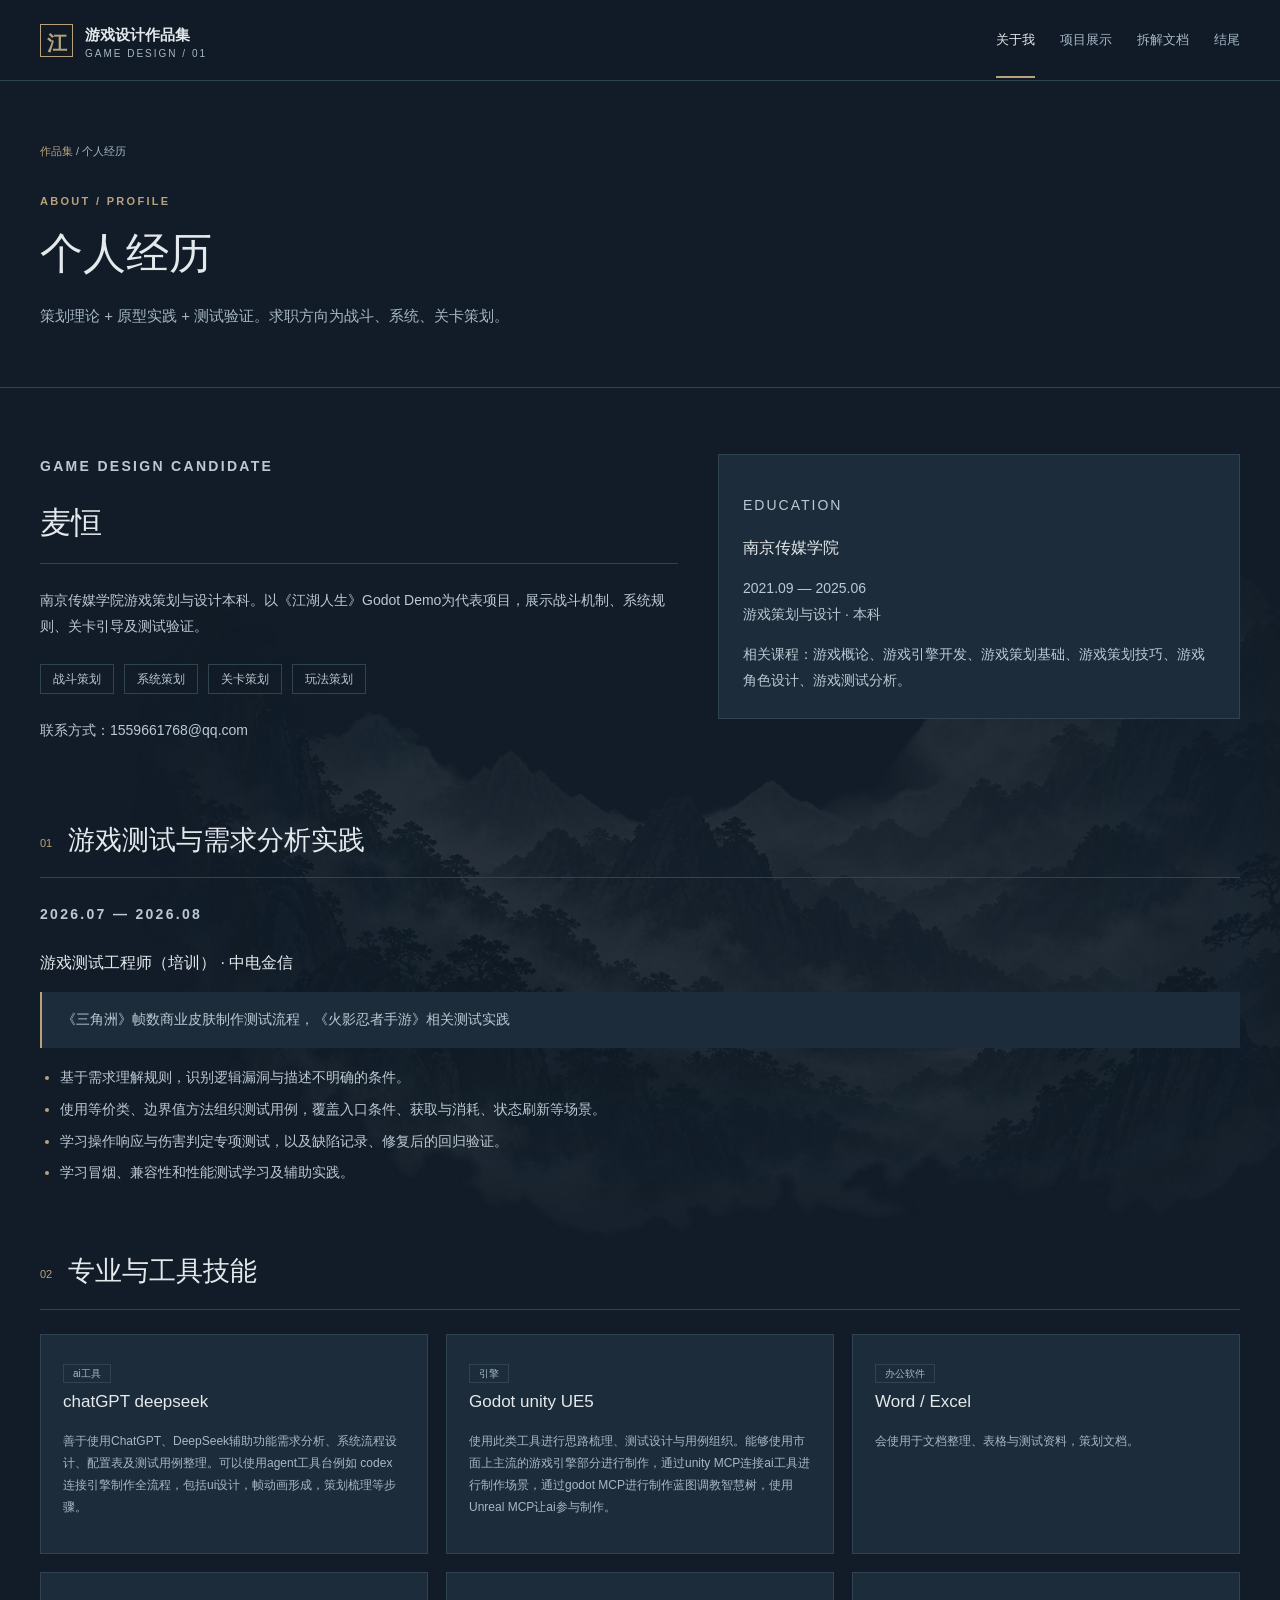
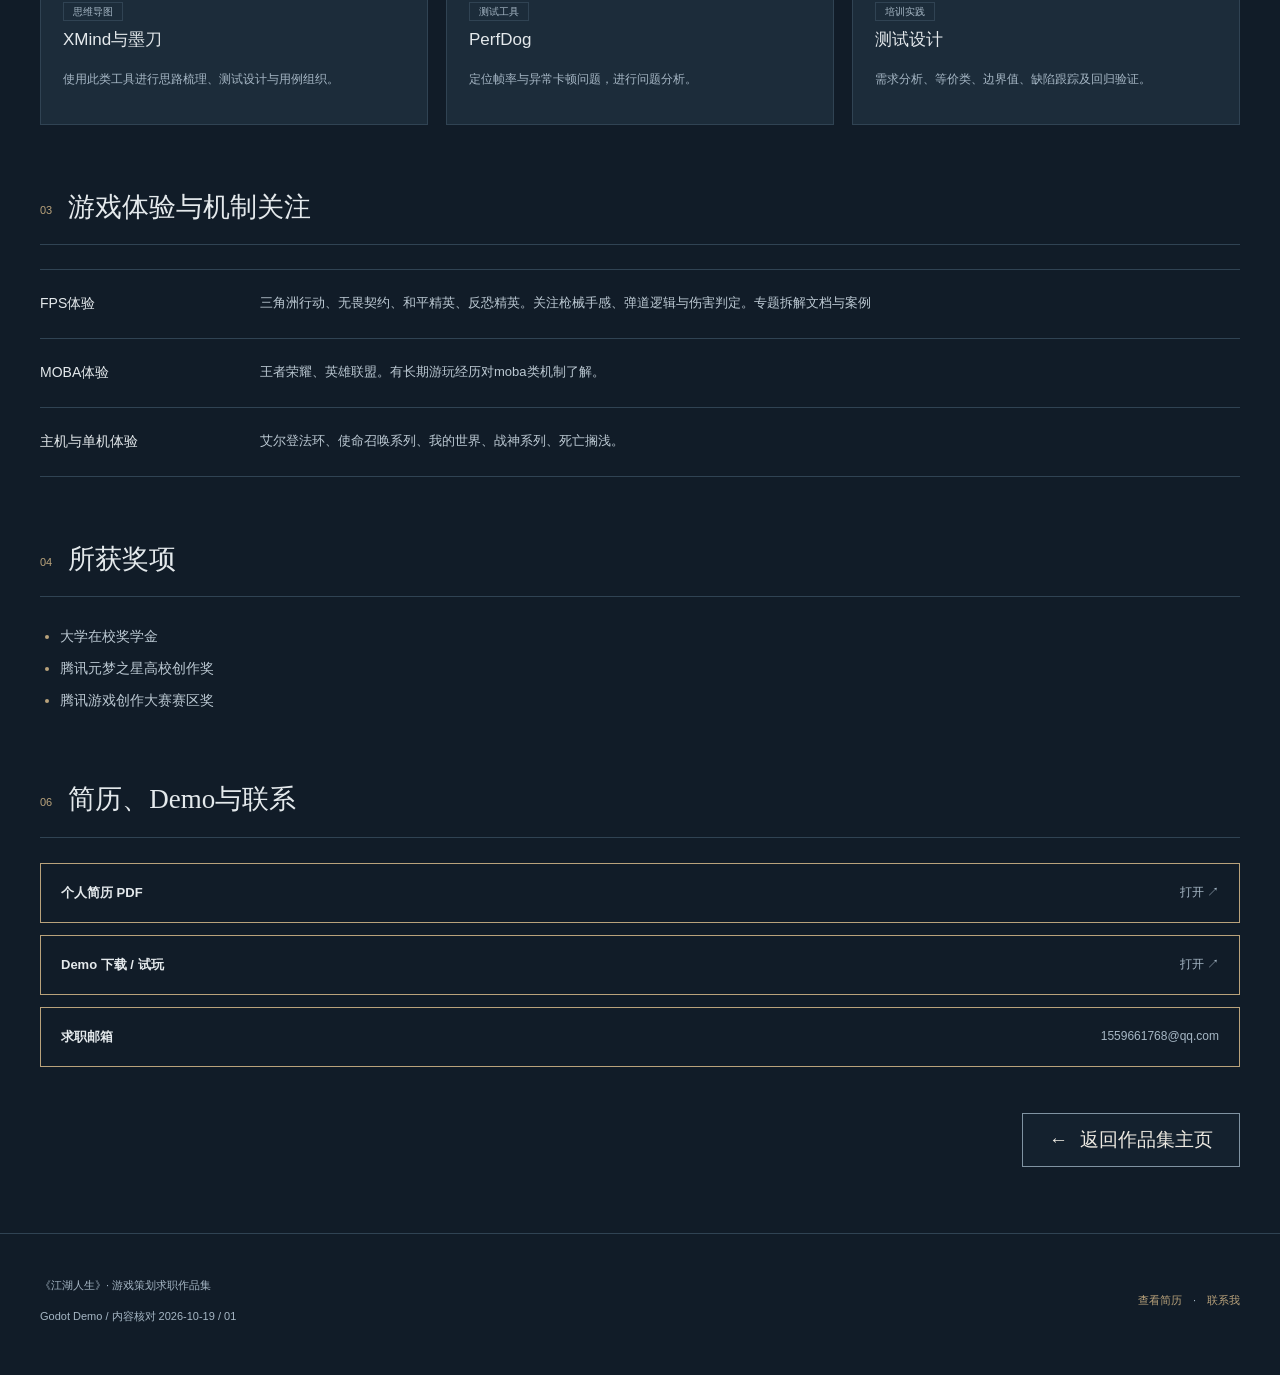
==== commit 5420d4f6: "Publish static portfolio 2026-10-21T05:38:45.569Z" ====
--- a/about.html
+++ b/about.html
@@ -1,4 +1,4 @@
 <!doctype html>
-<html lang="zh-CN"><head><meta charset="UTF-8"><meta name="viewport" content="width=device-width, initial-scale=1"><meta name="description" content="基于真实Godot原型、测试记录与个人简历的游戏策划求职作品集。"><meta name="theme-color" content="#111c28"><link rel="icon" href="./favicon.svg"><title>个人经历 · 游戏策划作品集</title><link rel="stylesheet" href="./styles/theme.css"><link rel="stylesheet" href="./styles/atmosphere.css">  <script type="module" crossorigin src="./assets/main-BbkEAl38.js"></script>
-  <link rel="stylesheet" crossorigin href="./assets/main-BC0_XxwR.css">
+<html lang="zh-CN"><head><meta charset="UTF-8"><meta name="viewport" content="width=device-width, initial-scale=1"><meta name="description" content="基于真实Godot原型、测试记录与个人简历的游戏策划求职作品集。"><meta name="theme-color" content="#111c28"><link rel="icon" href="./favicon.svg"><title>个人经历 · 游戏策划作品集</title><link rel="stylesheet" href="./styles/theme.css"><link rel="stylesheet" href="./styles/atmosphere.css">  <script type="module" crossorigin src="./assets/main-C89GdCyt.js"></script>
+  <link rel="stylesheet" crossorigin href="./assets/main-R38LjcpQ.css">
 </head><body><div id="app"></div></body></html>
--- a/styles/atmosphere.css
+++ b/styles/atmosphere.css
@@ -1,5 +1,7 @@
 /* One quiet backdrop across the site. The opaque snow cover hides it. */
 body{isolation:isolate;min-height:100vh}
+/* The cover fully hides this image; request it when the next screen approaches. */
+body[data-defer-atmosphere]:not(.atmosphere-ready)::before{background-image:none}
 body::before{
  content:"";
  position:fixed;
@@ -9,7 +11,7 @@
  bottom:-420px;
  width:min(1640px,100vw);
  aspect-ratio:1448/1086;
- background:url('../media/atmosphere/mountains.png') center/contain no-repeat;
+ background:url('../media/optimized/images/52ecedcf2469cbe5-lightweight-v4.webp') center/contain no-repeat;
  opacity:var(--mountain-opacity);
  filter:blur(.65px);
  --mountain-fade-x:linear-gradient(90deg,transparent,rgba(0,0,0,.6) 12%,#000 24%,#000 76%,rgba(0,0,0,.6) 88%,transparent);
--- a/assets/main-R38LjcpQ.css
+++ b/assets/main-R38LjcpQ.css
@@ -0,0 +1 @@
+.system-breakdowns .system-breakdowns-wrap{width:min(1640px,calc(100% - 96px))}.system-breakdowns .system-breakdowns-wrap>.eyebrow{margin-bottom:32px}.system-breakdowns-grid{display:grid;grid-template-columns:repeat(2,minmax(0,1fr));gap:56px}.system-breakdown{display:flex;flex-direction:column;min-width:0;border-top:1px solid var(--line);padding-top:25px}.system-breakdowns .system-breakdown h2{font-family:var(--serif);font-size:27px;font-weight:500;line-height:1.5;margin:0 0 25px}.system-breakdown-previews{display:grid;grid-template-columns:minmax(0,.78fr) minmax(0,1.22fr);gap:18px}.system-breakdown-previews figure{min-width:0;margin:0}.system-breakdown-media{position:relative;display:flex;align-items:center;justify-content:center;width:100%;height:340px;padding:10px;border:1px solid var(--line);background:var(--surface);overflow:hidden}.system-breakdown-media img{display:block;width:100%;height:100%;max-height:100%;object-fit:contain;object-position:center}.system-breakdown-previews figcaption{font-size:11px;line-height:1.6;color:var(--muted);margin-top:10px}.system-breakdown-enlarge{-webkit-appearance:none;-moz-appearance:none;appearance:none;color:var(--paper);font:inherit;cursor:zoom-in}.system-breakdown-enlarge img{transition:transform .25s ease}.system-breakdown-enlarge:hover img{transform:scale(1.025)}.system-breakdown-enlarge:hover,.system-breakdown-enlarge:focus-visible{border-color:var(--line-strong)}.system-breakdown-enlarge-hint{position:absolute;right:10px;bottom:10px;padding:3px 9px;background:var(--bg);border:1px solid var(--line-strong);color:var(--paper);font:11px/1.6 var(--sans);opacity:0;transition:opacity .18s ease;pointer-events:none}.system-breakdown-enlarge:hover .system-breakdown-enlarge-hint,.system-breakdown-enlarge:focus-visible .system-breakdown-enlarge-hint{opacity:1}.system-breakdowns .system-breakdown-intro{margin:22px 0 0;font-size:14px;line-height:1.95;color:var(--muted)}.system-breakdown>.actions{margin-top:auto;padding-top:25px}.system-breakdown-lightbox{position:fixed;top:0;right:0;bottom:0;left:0;width:min(1760px,calc(100vw - 64px));height:calc(100dvh - 64px);max-width:none;max-height:none;margin:auto;padding:0;border:1px solid var(--line-strong);background:var(--bg);color:var(--paper);overflow:hidden;font-family:var(--sans)}.system-breakdown-lightbox[open]{display:flex;flex-direction:column}.system-breakdown-lightbox::backdrop{background:#030910db}.system-breakdown-viewer-header{display:flex;justify-content:space-between;align-items:center;gap:20px;padding:17px 22px;border-bottom:1px solid var(--line);flex:none}.system-breakdown-viewer-header h2{margin:0;font:500 20px/1.5 var(--serif);color:var(--paper)}.system-breakdown-viewer-close{display:flex;align-items:center;gap:15px;flex:none;padding:5px 12px;border:1px solid var(--line-strong);background:transparent;color:var(--paper);font:13px/1.8 var(--sans)}.system-breakdown-viewer-close span{font-size:22px;line-height:1}.system-breakdown-viewer-toolbar{display:flex;align-items:center;gap:24px;flex:none;min-height:54px;padding:8px 22px;border-bottom:1px solid var(--line);font:12px/1.6 var(--sans);color:var(--muted)}.system-breakdown-viewer-toolbar p{margin:0 0 0 auto}.system-breakdown-pages,.system-breakdown-zoom-controls{display:flex;gap:9px;align-items:center}.system-breakdown-pages[hidden]{display:none}.system-breakdown-viewer-toolbar button{border:1px solid var(--line-strong);padding:3px 10px;min-width:30px;background:transparent;color:var(--paper);font:12px/1.8 var(--sans)}.system-breakdown-viewer-toolbar button:hover,.system-breakdown-viewer-close:hover{border-color:var(--paper)}.system-breakdown-viewer-toolbar button:disabled{opacity:.4}.system-breakdown-viewer-toolbar output{display:block;min-width:46px;text-align:center;font-variant-numeric:tabular-nums}.system-breakdown-viewer-viewport{position:relative;min-width:0;min-height:0;flex:1;overflow:hidden;background:var(--media-bg);touch-action:none;overscroll-behavior:contain;outline-offset:-4px}.system-breakdown-viewer-viewport.is-zoomed{cursor:grab}.system-breakdown-viewer-viewport.is-dragging{cursor:grabbing}.system-breakdown-viewer-image{position:absolute;left:0;top:0;max-width:none;max-height:none;transform-origin:0 0;-webkit-user-select:none;user-select:none;-webkit-user-drag:none}.system-breakdown-viewer-status{position:absolute;top:0;right:0;bottom:0;left:0;display:grid;place-items:center;margin:0;color:var(--muted);font:14px/1.8 var(--sans);pointer-events:none}@media(prefers-reduced-motion:reduce){.system-breakdown-enlarge img,.system-breakdown-enlarge-hint{transition:none}}.content-locate-highlight{outline:1px solid var(--gold);outline-offset:6px;background-color:color-mix(in srgb,var(--gold) 8%,transparent)}.content-locate-status{position:fixed;z-index:1000;left:50%;bottom:28px;transform:translate(-50%);padding:12px 20px;border:1px solid var(--line);background:var(--surface);color:var(--paper);font:14px/1.8 var(--sans);pointer-events:none}#goals>.combat-goal-images{display:grid;grid-template-columns:repeat(3,minmax(0,1fr));gap:18px;margin:24px 0 0}.combat-goal-images>figure{min-width:0;margin:0}.combat-goal-images a{display:flex;align-items:center;justify-content:center;width:100%;aspect-ratio:4/3;cursor:zoom-in}.combat-goal-images img{display:block;width:100%;height:100%;object-fit:contain}.combat-goal-images figcaption{padding-top:10px;font-size:11px;line-height:1.7;color:var(--muted)}:root{--max:1240px;--serif:"Noto Serif SC","Source Han Serif SC","Songti SC","SimSun",serif;--sans:Inter,"Segoe UI","Microsoft YaHei",sans-serif}*{box-sizing:border-box}html{scroll-behavior:smooth;scroll-padding-top:100px}body{margin:0;background:var(--bg);color:var(--paper);font-family:var(--sans);font-size:16px;line-height:1.85}a{color:inherit;text-decoration:none}button,input,select{font:inherit}button,a,input,select{touch-action:manipulation}img,video,svg{max-width:100%;display:block}button{cursor:pointer}button:disabled{cursor:default}a:focus-visible,button:focus-visible,select:focus-visible,input:focus-visible,summary:focus-visible{outline:2px solid var(--gold);outline-offset:5px}::selection{background:var(--gold);color:var(--bg)}.wrap{width:min(var(--max),calc(100% - 80px));margin:auto}.skip{position:absolute;top:-100px;left:24px;background:var(--paper);color:var(--ink);z-index:20;padding:10px}.skip:focus{top:10px}.header{position:sticky;top:0;z-index:10;background:var(--header-bg);border-bottom:1px solid var(--line);-webkit-backdrop-filter:blur(14px);backdrop-filter:blur(14px)}.header-inner{min-height:80px;display:flex;align-items:center;justify-content:space-between;gap:20px}.brand{display:flex;align-items:center;gap:12px;white-space:nowrap;font-weight:600;font-size:15px}.brand-mark{width:33px;height:33px;border:1px solid var(--gold);display:grid;place-items:center;color:var(--gold);font-family:var(--serif);font-size:20px}.brand small{font:10px var(--sans);letter-spacing:2px;color:var(--muted);display:block}.nav{display:flex;gap:25px;align-items:center;font-size:13px}.nav a{color:var(--muted);padding:26px 0 23px;border-bottom:2px solid transparent}.nav a:hover,.nav a[aria-current=page]{color:var(--paper);border-color:var(--gold)}.menu-toggle{display:none;background:none;color:var(--paper);border:1px solid var(--line);padding:5px 12px}.eyebrow{font-size:11px;letter-spacing:2.3px;text-transform:uppercase;color:var(--gold);margin:0 0 20px;font-weight:600}.hero{padding:78px 0 62px}.hero-grid{display:grid;grid-template-columns:.87fr 1.13fr;gap:54px;align-items:center}.hero h1{font-family:var(--serif);font-size:55px;line-height:1.32;letter-spacing:1px;font-weight:500;margin:0 0 25px}.hero h1 em{font-style:normal;color:var(--gold)}.intro{color:var(--muted);max-width:570px;font-size:15px}.roles{display:flex;flex-wrap:wrap;gap:10px;margin:24px 0}.role{font-size:12px;border:1px solid var(--line);padding:3px 12px;color:var(--text-secondary)}.actions{display:flex;flex-wrap:wrap;gap:12px;margin-top:30px}.button{display:inline-flex;align-items:center;justify-content:center;gap:28px;padding:10px 20px;border:1px solid var(--gold);font-size:13px;min-height:45px;background:var(--gold);color:var(--ink);font-weight:600}.button.secondary{background:transparent;color:var(--paper);border-color:var(--line-strong)}.button:hover{filter:brightness(1.12)}.button.disabled{background:var(--surface);color:var(--muted);border-color:var(--line)}.hero-visual{position:relative;margin:0;border:1px solid var(--line-strong);padding:8px;background:var(--surface)}.hero-visual:before{content:"";position:absolute;left:-8px;top:-8px;width:34px;height:34px;border-top:2px solid var(--gold);border-left:2px solid var(--gold);pointer-events:none}.hero-visual img{width:100%;aspect-ratio:16/9;object-fit:contain;image-rendering:auto}.visual-label{display:flex;justify-content:space-between;gap:14px;font-size:11px;color:var(--muted);padding:12px 6px 2px}.visual-label strong{color:var(--gold);font-weight:400}.facts{display:grid;grid-template-columns:repeat(4,1fr);border-top:1px solid var(--line);border-bottom:1px solid var(--line);padding:22px 0;margin-top:52px}.fact{padding-left:27px;border-left:1px solid var(--line)}.fact:first-child{padding-left:0;border-left:0}.fact strong{font-size:18px;display:block;font-weight:500}.fact span{font-size:11px;color:var(--muted)}.section{padding:66px 0}.section-top{display:flex;align-items:flex-end;justify-content:space-between;gap:25px;margin-bottom:30px}.section h2,.section-top h2{font-family:var(--serif);font-size:32px;font-weight:500;line-height:1.5;margin:0 0 8px}.section-top .eyebrow{margin-bottom:10px}.section-top p{margin:0;color:var(--muted);font-size:13px}.text-link{color:var(--gold);font-size:13px;border-bottom:1px solid var(--gold-line);padding-bottom:2px;white-space:nowrap}.cases{display:grid;grid-template-columns:repeat(3,1fr);gap:20px}.case-card{border:1px solid var(--line);background:var(--surface);padding:28px;transition:border-color .18s,transform .18s}.case-card:hover{border-color:var(--gold);transform:translateY(-3px)}.case-index{font-size:11px;color:var(--gold);letter-spacing:2px;display:flex;justify-content:space-between}.case-card h3{font-family:var(--serif);font-size:25px;font-weight:500;margin:28px 0 12px}.case-card p{color:var(--muted);font-size:13px;margin:0 0 20px;min-height:50px}.case-tags{font-size:11px;color:var(--text-secondary);border-top:1px solid var(--line);padding-top:18px}.section-tint{background:var(--section-tint);border-top:1px solid var(--line-soft);border-bottom:1px solid var(--line-soft)}.feature-grid{display:grid;grid-template-columns:1.1fr .9fr;gap:48px;align-items:center}.feature-grid h3{font-family:var(--serif);font-size:28px;font-weight:500;line-height:1.6}.feature-grid p{color:var(--muted);font-size:14px}.numbered{margin:24px 0 0;padding:0;list-style:none;counter-reset:items}.numbered li{border-top:1px solid var(--line);padding:17px 0 17px 32px;position:relative;font-size:14px;counter-increment:items}.numbered li:before{content:"0" counter(items);position:absolute;left:0;top:20px;font-size:10px;color:var(--gold)}.numbered small{display:block;font-size:12px;color:var(--muted);margin-top:3px}.media{margin:0}.media img,.media video{width:100%;border:1px solid var(--line);background:var(--media-bg);aspect-ratio:16/9;object-fit:contain}.media figcaption{font-size:11px;color:var(--muted);line-height:1.7;padding:10px 0}.media-kind{color:var(--gold);margin-right:8px}.media-grid{display:grid;grid-template-columns:1fr 1fr;gap:24px}.status-row{display:flex;gap:8px;align-items:center;flex-wrap:wrap}.badge{font-size:11px;line-height:1.6;padding:3px 9px;border:1px solid var(--badge-border);color:var(--badge-text);background:var(--badge-bg)}.badge.pending{border-color:var(--pending-border);color:var(--pending-text);background:var(--pending-bg)}.badge.note{border-color:var(--line);color:var(--muted);background:var(--surface)}.truth-note{font-size:12px;color:var(--muted);border-left:2px solid var(--gold);padding:10px 16px;margin:26px 0;background:var(--soft-highlight)}.ability-grid{display:grid;grid-template-columns:repeat(3,1fr);gap:34px}.ability{border-top:1px solid var(--gold);padding-top:24px}.ability h3{font-size:17px;font-weight:500}.ability p{font-size:13px;color:var(--muted)}.future{margin-top:34px;display:flex;justify-content:space-between;border:1px dashed var(--line);padding:22px;color:var(--muted);font-size:12px}.footer{border-top:1px solid var(--line);padding:30px 0 38px}.footer-inner{display:flex;align-items:center;justify-content:space-between;gap:25px;font-size:11px;color:var(--muted)}.footer a{color:var(--gold)}.page-head{padding:60px 0 42px;border-bottom:1px solid var(--line)}.breadcrumbs{font-size:11px;color:var(--muted);margin-bottom:30px}.breadcrumbs a{color:var(--gold)}.page-head h1{font-family:var(--serif);font-size:43px;line-height:1.4;font-weight:500;margin:0 0 18px}.page-head .subtitle{max-width:850px;color:var(--muted);font-size:15px}.page-head .eyebrow{margin-bottom:12px}.reading-grid{display:grid;grid-template-columns:175px minmax(0,1fr);gap:55px;padding-top:44px;padding-bottom:65px}.toc{position:sticky;top:116px;align-self:start;display:grid;gap:10px;font-size:12px;max-height:calc(100vh - 135px);overflow:auto}.toc small{font-size:10px;letter-spacing:2px;color:var(--gold);margin-bottom:12px}.toc a{color:var(--muted);padding:3px 0 3px 12px;border-left:1px solid var(--line)}.toc a:hover{color:var(--gold);border-color:var(--gold)}.article{min-width:0}.article-section{margin:0 0 62px;scroll-margin-top:110px}.article-section h2{font-family:var(--serif);font-weight:500;font-size:27px;border-bottom:1px solid var(--line);padding-bottom:17px;margin:0 0 24px}.article-section h2 .num{font:11px var(--sans);color:var(--gold);margin-right:16px;vertical-align:middle}.article-section h3{font-size:16px;font-weight:500;margin:0 0 9px}.article-section p{color:var(--text-secondary);font-size:14px}.two-col{display:grid;grid-template-columns:1fr 1fr;gap:28px}.panel{padding:24px;background:var(--surface);border:1px solid var(--line);min-width:0}.panel p:last-child{margin-bottom:0}.clean-list{padding-left:20px;color:var(--text-secondary);font-size:14px}.clean-list li{padding:3px 0}.clean-list li::marker{color:var(--gold)}.rules{display:grid;gap:0;border-top:1px solid var(--line)}.rule{display:grid;grid-template-columns:195px minmax(0,1fr);gap:25px;padding:21px 0;border-bottom:1px solid var(--line)}.rule h3{font-size:14px;color:var(--paper);font-weight:500;margin:0}.rule p{font-size:13px;margin:0}.flow{list-style:none;padding:0;display:flex;gap:24px;flex-wrap:wrap;counter-reset:flow;margin:28px 0}.flow li{flex:1 1 145px;position:relative;border:1px solid var(--line-strong);padding:19px 15px;background:var(--surface);counter-increment:flow;min-width:0}.flow li:not(:last-child):after{content:"→";position:absolute;right:-21px;top:30px;color:var(--gold)}.flow li:before{content:"0" counter(flow);font-size:10px;color:var(--gold);display:block;margin-bottom:7px}.flow strong{font-size:13px;font-weight:500;display:block}.flow small{font-size:11px;line-height:1.7;color:var(--muted);display:block;margin-top:7px}.table-wrap{overflow:auto;border:1px solid var(--line)}table{width:100%;border-collapse:collapse;font-size:12px;line-height:1.8}th,td{text-align:left;padding:14px 17px;vertical-align:top;border-bottom:1px solid var(--line);min-width:105px}th{color:var(--gold);font-weight:500;background:var(--surface)}tr:last-child td{border-bottom:0}td{color:var(--text-secondary)}code{font:11px Cascadia Code,Consolas,monospace;color:var(--code);overflow-wrap:anywhere}details{border:1px solid var(--line);padding:15px 20px;background:var(--surface)}summary{cursor:pointer;font-size:13px;color:var(--paper)}.source-list{font-size:12px;color:var(--muted);padding-left:20px}.source-list li{margin:12px 0;overflow-wrap:anywhere}.source-list p{font-size:12px;margin:3px 0}.iteration{padding:24px;border-left:2px solid var(--gold);background:var(--surface);margin-bottom:18px}.iteration h3{font-family:var(--serif);font-size:20px}.iteration dl{display:grid;grid-template-columns:75px minmax(0,1fr);font-size:13px;gap:10px 14px;margin:18px 0 0}.iteration dt{color:var(--gold)}.iteration dd{margin:0;color:var(--text-secondary)}.validation{display:grid;gap:14px}.validation-item{display:grid;grid-template-columns:30px 1fr;gap:12px;border-bottom:1px solid var(--line);padding:13px 0}.validation-icon{color:var(--gold);font-size:20px}.validation-item h3{font-size:14px;margin:0}.validation-item p{font-size:12px;margin:5px 0}.small{font-size:12px;color:var(--muted)}.explorer{background:var(--surface);border:1px solid var(--line-strong);padding:25px;margin:25px 0}.explorer h3{font-size:17px;margin-bottom:9px}.control-row{display:flex;flex-wrap:wrap;align-items:center;gap:14px;font-size:12px;color:var(--muted);margin:20px 0}.control-row select{background:var(--bg);border:1px solid var(--line-strong);color:var(--paper);padding:7px 12px;max-width:100%}.check-label{display:flex;gap:9px;align-items:center}.check-label input{accent-color:var(--gold)}.timeline-track{position:relative;height:38px;background:var(--surface2);margin:24px 0 7px;border:1px solid var(--line-strong);overflow:hidden}.timeline-active,.timeline-buffer{position:absolute;top:0;height:100%;display:flex;align-items:center;justify-content:center;font-size:11px;color:var(--bg);white-space:nowrap}.timeline-active{background:var(--gold);height:50%}.timeline-buffer{background:var(--diagram-accent);top:50%;height:50%}.timeline-axis{display:flex;justify-content:space-between;font-size:10px;color:var(--muted)}.timeline-legend{display:flex;flex-wrap:wrap;gap:20px;font-size:11px;color:var(--muted);margin-top:17px}.legend-dot{width:8px;height:8px;display:inline-block;margin-right:6px;background:var(--gold)}.legend-dot.green{background:var(--diagram-accent)}.timeline-output{font-size:12px;line-height:1.9;color:var(--text-secondary);margin-top:15px}.interaction-stage{display:grid;grid-template-columns:1fr 1fr;gap:15px}.state-box{padding:20px;background:var(--bg);border:1px solid var(--line)}.state-box small{color:var(--muted);font-size:11px;display:block;margin-bottom:10px}.state-box strong{font-size:15px;font-weight:500;color:var(--gold)}.coordinate-map{background:var(--media-bg);border:1px solid var(--line);width:100%;height:auto;min-height:200px}.coordinate-map text{font-family:var(--sans);fill:var(--paper)}.profile-lead{display:grid;grid-template-columns:1.1fr .9fr;gap:40px;align-items:start}.profile-lead h2{font-family:var(--serif);font-size:31px;font-weight:500}.profile-summary{font-size:15px;color:var(--muted)}.meta-label{font-size:10px;color:var(--gold);letter-spacing:2px}.training-note{font-size:13px;border-left:2px solid var(--gold);padding:15px 20px;background:var(--surface);color:var(--muted)}.profile-grid{display:grid;grid-template-columns:repeat(3,1fr);gap:18px}.skill{padding:22px;border:1px solid var(--line);background:var(--surface)}.skill h3{font-size:17px;font-weight:500;margin:0 0 10px}.skill p{font-size:12px;color:var(--muted)}.skill .badge{font-size:10px}.review-grid{display:grid;grid-template-columns:1fr 1fr;gap:25px}.review-step{padding:28px;border:1px solid var(--line);background:var(--surface)}.review-step h2{font-size:23px;font-weight:500;margin:12px 0 20px}.review-step dl{font-size:13px}.review-step dt{color:var(--gold);margin-top:18px}.review-step dd{margin:6px 0;color:var(--muted)}.review-step.wide{grid-column:1/-1}.review-step .media-grid{margin:25px 0}.callout{padding:28px 32px;border:1px solid var(--line-strong);background:var(--surface)}.callout h3{font-size:20px;font-weight:500}.callout p{color:var(--muted);font-size:13px}.contact-list{display:grid;gap:12px;margin-top:25px}.contact-item{border:1px solid var(--line);padding:17px 20px;display:flex;justify-content:space-between;gap:20px;font-size:13px}.contact-item span{color:var(--muted);font-size:12px}.contact-item.active{border-color:var(--gold)}.subtle-line{border:0;border-top:1px solid var(--line);margin:40px 0}.empty-media{border:1px dashed var(--gold-line);padding:30px;background:var(--surface);color:var(--muted);font-size:13px}.loading{padding:100px 30px;text-align:center}@media(min-width:1500px){.hero{padding-top:100px;padding-bottom:78px}.hero h1{font-size:62px}}@media(max-width:1050px){.wrap{width:calc(100% - 48px)}.hero-grid{gap:30px}.hero h1{font-size:43px}.nav{gap:17px}.reading-grid{grid-template-columns:135px minmax(0,1fr);gap:30px}.case-card{padding:22px}.rule{grid-template-columns:150px minmax(0,1fr)}}@media(max-width:780px){.header-inner{min-height:67px}.brand{font-size:13px}.menu-toggle{display:block}.nav{display:none;position:absolute;top:67px;left:0;right:0;background:var(--bg);padding:12px 24px 22px;border-bottom:1px solid var(--line);grid-template-columns:repeat(3,1fr);gap:4px 20px}.nav.open{display:grid}.nav a{padding:10px 0;font-size:12px}.hero{padding:43px 0 35px}.hero-grid{grid-template-columns:1fr;gap:38px}.hero h1{font-size:43px}.intro{font-size:14px}.facts{grid-template-columns:1fr 1fr;gap:20px;margin-top:35px}.fact:nth-child(3){border-left:0;padding-left:0}.facts .fact strong{font-size:16px}.section{padding:43px 0}.section-top{align-items:start}.section h2,.section-top h2{font-size:27px}.cases{grid-template-columns:1fr}.case-card p{min-height:0}.case-card h3{margin:18px 0 10px}.feature-grid,.ability-grid,.media-grid,.two-col,.profile-lead,.profile-grid,.review-grid{grid-template-columns:1fr}.feature-grid{gap:25px}.ability-grid{gap:20px}.future{display:block}.future span{display:block;margin-top:10px}.footer-inner{display:block}.footer-inner p{margin:9px 0}.reading-grid{display:block;padding-top:30px}.toc{position:static;display:flex;flex-wrap:wrap;margin-bottom:35px;gap:10px;max-height:none}.toc small{display:none}.toc a{border:1px solid var(--line);padding:4px 9px;font-size:10px}.page-head{padding:35px 0 30px}.page-head h1{font-size:32px}.page-head .subtitle{font-size:14px}.breadcrumbs{margin-bottom:23px}.article-section{margin-bottom:42px}.article-section h2{font-size:23px}.rule{grid-template-columns:1fr;gap:8px;padding:18px 0}.flow{display:grid;grid-template-columns:1fr 1fr;gap:15px}.flow li:not(:last-child):after{content:none}.explorer,.iteration{padding:19px}.iteration dl{grid-template-columns:57px minmax(0,1fr);font-size:12px}.review-step{padding:22px}.section-top .text-link{font-size:11px}.visual-label{font-size:10px}.interaction-stage{grid-template-columns:1fr}.contact-item{display:block}.contact-item span{display:block;margin-top:5px}}@media(max-width:420px){.wrap{width:calc(100% - 36px)}.hero h1{font-size:38px}.page-head h1{font-size:29px}.hero .eyebrow{font-size:10px;letter-spacing:1.8px}.role{font-size:10px;padding:3px 9px}.facts{column-gap:12px}.fact{padding-left:16px}.fact span{font-size:10px}.section-top{display:block}.section-top .text-link{display:inline-block;margin-top:12px}.flow{grid-template-columns:1fr}.visual-label,.visual-label strong{display:block}.button{padding:10px 15px}}@media(prefers-reduced-motion:reduce){html{scroll-behavior:auto}*{transition:none!important;animation:none!important}}img{height:auto}.hero{padding:62px 0 46px}.hero-grid{grid-template-columns:.84fr 1.16fr;gap:58px;align-items:center}.hero-grid>div{min-width:0}.hero h1{font-size:62px;line-height:1.2;letter-spacing:1px;margin-bottom:25px}.hero .intro{max-width:470px;line-height:1.95}.hero .roles{margin:22px 0}.hero .actions{margin-top:27px}.hero-visual img{aspect-ratio:auto;object-fit:contain}.hero .facts{grid-template-columns:repeat(3,minmax(0,1fr));margin-top:43px}.hero .fact strong{font-size:18px}@media(min-width:1500px){.hero{padding-top:80px;padding-bottom:52px}.hero h1{font-size:66px}}@media(min-width:781px)and (max-width:1050px){.hero-grid{gap:30px;grid-template-columns:.9fr 1.1fr}.hero h1{font-size:49px}.hero .intro{font-size:14px}.nav{gap:15px;font-size:12px}}@media(max-width:780px){.hero{padding:42px 0 34px}.hero-grid{grid-template-columns:1fr;gap:36px}.hero h1{font-size:48px}.hero .intro{max-width:550px}.hero .facts{gap:0;margin-top:32px}.hero .fact{padding-left:16px;border-left:1px solid var(--line)}.hero .fact:first-child{padding-left:0;border-left:0}.hero .fact strong{font-size:15px}}@media(max-width:420px){.hero h1{font-size:42px}.hero .fact{padding-left:11px}.hero .fact strong{font-size:13px}.hero .fact span{font-size:10px}.hero .visual-label span{display:block;margin-top:4px}}.home-analysis-grid{display:grid;grid-template-columns:minmax(240px,.7fr) minmax(0,1.3fr);gap:76px;align-items:center}.analysis-preview{margin:0;max-width:360px}.analysis-preview>a{display:block;border:1px solid var(--line);background:var(--surface);padding:8px}.analysis-preview img{width:100%;height:auto;aspect-ratio:4/5;object-fit:cover;object-position:top}.analysis-preview figcaption{font-size:11px;color:var(--muted);margin-top:10px}.home-analysis .eyebrow,.home-about .eyebrow,.home-analysis h2{margin-bottom:12px}.analysis-subtitle{font-size:12px;letter-spacing:1.2px;color:var(--gold);margin:0 0 24px}.analysis-summary,.about-intro{font-size:14px;line-height:2;color:var(--muted)}.analysis-tags{font-size:12px;color:var(--paper);margin:24px 0 14px}.analysis-note{color:var(--muted)}.home-about-grid{display:grid;grid-template-columns:1fr 1fr;gap:76px;align-items:start}.about-intro{max-width:560px}.about-facts{margin:6px 0 0;padding:0}.about-facts>div{padding:18px 0;border-top:1px solid var(--line)}.about-facts dt{font-size:12px;color:var(--muted);margin-bottom:5px}.about-facts dd{margin:0;font-size:14px;color:var(--paper)}@media(max-width:1050px){.home-analysis-grid,.home-about-grid{gap:40px}}@media(max-width:780px){.home-analysis-grid,.home-about-grid{grid-template-columns:1fr;gap:30px}.analysis-preview{max-width:320px;width:100%;margin:0 auto}.home-analysis-grid>div{grid-row:1}.home-analysis-grid>.analysis-preview{grid-row:2}.home-about .actions{margin-top:24px}}.detail-page-return{display:flex;justify-content:flex-end;padding-top:32px}.article-section:has(+.detail-page-return){margin-bottom:0}.detail-return-button{min-height:54px;padding:10px 26px;gap:12px;font-size:19px;font-weight:500;line-height:1.5;color:#eeeae2!important;border-color:#8093a2!important;background:#2a3e4e2e!important;transition:background-color .2s,border-color .2s}.detail-return-button:hover{background:#3e536361!important;border-color:#bbc9d2!important}.system-detail-navigation>.wrap>nav:only-child{margin-left:auto}.immersive-home .cover-header{position:fixed;inset:0 0 auto;z-index:20;border:0;background:transparent;-webkit-backdrop-filter:none;backdrop-filter:none;transition:background-color .35s ease}.cover-header-inner{display:flex;justify-content:flex-end;align-items:center;min-height:88px;padding:20px clamp(48px,6.5vw,128px)}.cover-header .nav{display:flex;align-items:center;flex-wrap:nowrap;gap:32px;font-size:17px;font-weight:500;letter-spacing:.07em;white-space:nowrap}.cover-header .nav a{color:#f4f0e7;padding:6px 0;border-bottom:1px solid transparent;text-shadow:0 1px 12px rgba(0,0,0,.45);opacity:0;transform:translateY(-5px)}.cover-header .nav a:hover,.cover-header .nav a[aria-current=page]{color:#fff;border-color:#f4f0e7bf}.immersive-home.cover-ready .cover-header .nav a{animation:cover-nav-enter .55s ease both;animation-delay:calc(.15s + var(--nav-order)*65ms)}.immersive-home .cover-header.cover-header-solid{background:var(--header-bg)}.immersive-home .cover-header.cover-header-solid .nav a{opacity:1;transform:none;animation:none}.immersive-cover{position:relative;height:100svh;min-height:560px;overflow:hidden;background:var(--bg);isolation:isolate}.cover-art-stage{position:absolute;left:50%;top:50%;width:min(100%,calc(100svh * 1.7768331562));aspect-ratio:1672/941;transform:translate(-50%,-50%);transition:opacity .9s ease}.immersive-cover.is-loading .cover-art-stage{opacity:0}.immersive-cover.is-ready .cover-art-stage{opacity:1}.cover-visual{position:absolute;top:0;right:0;bottom:0;left:0;z-index:0;overflow:hidden;isolation:isolate;pointer-events:none}.cover-art,.cover-blur-art,.cover-action-blur-art{position:absolute;top:0;right:0;bottom:0;left:0;z-index:0;display:block;width:100%;height:100%;object-fit:contain;-webkit-user-select:none;user-select:none}.cover-blur{position:absolute;top:0;right:0;bottom:0;left:0;z-index:1;pointer-events:none;--cover-blur-mask:linear-gradient(90deg,#000 0%,#000 12%,rgba(0,0,0,.9) 22%,rgba(0,0,0,.6) 34%,rgba(0,0,0,.25) 46%,transparent 57%);-webkit-mask-image:var(--cover-blur-mask);mask-image:var(--cover-blur-mask);-webkit-mask-size:100% 100%;mask-size:100% 100%;-webkit-mask-repeat:no-repeat;mask-repeat:no-repeat}.cover-blur-art{filter:blur(6px);pointer-events:none}.cover-action-blur{position:absolute;top:0;right:0;bottom:0;left:0;z-index:1;pointer-events:none;--cover-action-mask:linear-gradient(180deg,transparent 0%,transparent calc(100% - 330px) ,rgba(0,0,0,.25) calc(100% - 294px) ,#000 calc(100% - 266px) ,#000 100%);-webkit-mask-image:var(--cover-action-mask);mask-image:var(--cover-action-mask);-webkit-mask-repeat:no-repeat;mask-repeat:no-repeat;-webkit-mask-size:100% 100%;mask-size:100% 100%}.cover-action-blur-art{filter:blur(10px);pointer-events:none}.cover-shade{position:absolute;top:0;right:0;bottom:0;left:0;z-index:2;background:linear-gradient(90deg,rgba(4,12,18,.62),rgba(4,12,18,.27) 35%,transparent 67%),linear-gradient(180deg,rgba(2,8,15,.32),transparent 26%,rgba(4,9,14,.06))}.cover-visual{--cover-feather-x:linear-gradient(90deg,transparent 0%,rgba(0,0,0,.3) 1.5%,rgba(0,0,0,.82) 4%,#000 7%,#000 93%,rgba(0,0,0,.82) 96%,rgba(0,0,0,.3) 98.5%,transparent 100%);--cover-feather-y:linear-gradient(180deg,transparent 0%,rgba(0,0,0,.55) 1.5%,rgba(0,0,0,.92) 3.5%,#000 5.5%,#000 84%,rgba(0,0,0,.95) 88%,rgba(0,0,0,.64) 93%,rgba(0,0,0,.2) 97.5%,transparent 100%);-webkit-mask-image:var(--cover-feather-x),var(--cover-feather-y);mask-image:var(--cover-feather-x),var(--cover-feather-y);-webkit-mask-composite:source-in;mask-composite:intersect;-webkit-mask-repeat:no-repeat;mask-repeat:no-repeat;-webkit-mask-size:100% 100%;mask-size:100% 100%}.cover-copy-parallax{position:absolute;left:8%;top:23%;z-index:1;width:49%;transform:translateY(var(--cover-drift,0px));will-change:transform}.cover-copy{color:#f7f4ed;text-shadow:0 2px 20px rgba(0,0,0,.15)}.cover-primary-actions{position:absolute;left:2.1875%;right:.520833%;bottom:12px;height:266px;z-index:3;display:grid;grid-template-columns:repeat(2,minmax(0,1fr));gap:20px}.cover-primary-action{display:flex;align-items:center;justify-content:center;min-width:0;border:1px solid rgba(204,216,226,.78);background:#111c284d;color:#f7f4ed;font:600 28px/1.5 var(--sans);transition:border-color .16s ease,background-color .16s ease,transform .1s ease}.cover-primary-action:hover{border-color:#e4e9ecf2;background:#1c2c3a5c}.cover-primary-action:active{transform:translateY(1px);background:#111c286b}.cover-copy>*{opacity:0;transform:translateY(10px)}.cover-copy .cover-eyebrow{font:500 clamp(11px,.8vw,15px)/1.6 var(--sans);letter-spacing:.25em;margin:0 0 24px;color:#f7f4ed}.cover-copy h1{font:400 clamp(58px,5.85vw,112px)/1.25 var(--serif);letter-spacing:.045em;white-space:nowrap;margin:0 0 24px}.cover-copy .cover-subtitle{font-size:clamp(20px,1.25vw,24px);line-height:1.7;letter-spacing:.14em;margin:0;color:#f7f4ed}.cover-copy .cover-project{font:400 clamp(18px,1.05vw,20px)/1.6 var(--serif);letter-spacing:.08em;margin:38px 0 0}.immersive-cover.is-ready .cover-copy>*{animation:cover-copy-enter .75s ease both}.immersive-cover.is-ready .cover-copy .cover-eyebrow{animation-delay:.08s}.immersive-cover.is-ready .cover-copy h1{animation-delay:.18s}.immersive-cover.is-ready .cover-copy .cover-subtitle{animation-delay:.28s}.immersive-cover.is-ready .cover-copy .cover-project{animation-delay:.38s}@keyframes cover-copy-enter{to{opacity:1;transform:translateY(0)}}@keyframes cover-nav-enter{to{opacity:1;transform:translateY(0)}}.immersive-home #about-me,.immersive-home #cases,.immersive-home #system-analysis,.immersive-home #ending{padding-top:108px;padding-bottom:108px}.immersive-home .home-about .about-intro{max-width:600px}.immersive-home .home-project-lead{margin-bottom:52px}.immersive-home .home-project-lead h2{font:400 42px/1.4 var(--serif);margin:0}.immersive-home .project-preview-heading h3{font:500 28px/1.5 var(--serif);margin:0}.immersive-home .project-preview-group+.project-preview-group{margin-top:56px;padding-top:42px}.immersive-home .home-analysis .analysis-summary{max-width:560px}.home-ending{border-top:1px solid var(--line)}.home-ending-grid{display:grid;grid-template-columns:1fr 1fr;gap:80px;align-items:start}.home-ending h2{font:400 40px/1.4 var(--serif);margin:0 0 22px}.home-ending .ending-copy{font-size:15px;color:var(--muted);max-width:540px;margin:0}.ending-contact-label{font-size:12px;color:var(--muted);margin:0 0 12px}.ending-phone{margin-top:24px}.ending-email,.ending-phone-number{display:inline-block;font-size:23px;line-height:1.5;color:var(--paper);border-bottom:1px solid var(--line);padding-bottom:7px}.ending-email:hover{border-color:var(--gold)}.home-motion-enabled .cover-reveal{transition:opacity .7s ease,transform .7s ease}.home-motion-enabled .cover-reveal:not(.is-visible){opacity:0;transform:translateY(12px)}.cover-preview-static .cover-copy>*,.cover-preview-static .cover-header .nav a{animation:none!important;opacity:1!important;transform:none!important}@media(prefers-reduced-motion:reduce){.cover-art-stage,.cover-header,.cover-reveal{transition:none!important}.cover-copy>*,.cover-header .nav a{animation:none!important;opacity:1!important;transform:none!important}.cover-copy-parallax{transform:none!important}}@media(max-height:800px){.immersive-cover .cover-copy-parallax{top:14%}.immersive-cover .cover-copy .cover-eyebrow{margin-bottom:16px}.immersive-cover .cover-copy h1{font-size:clamp(52px,5.85vw,81px);line-height:1.2;margin-bottom:18px}.immersive-cover .cover-copy .cover-subtitle{font-size:clamp(20px,1.25vw,22px)}.immersive-cover .cover-copy .cover-project{margin-top:24px}}.immersive-home #about-me{padding-top:88px;padding-bottom:64px}.immersive-home .home-about-grid{gap:88px}.immersive-home #about-me h2{font-size:38px;line-height:1.45;margin-bottom:20px}.immersive-home #about-me .about-intro{font-size:17px;line-height:1.95;color:var(--text-secondary)}.immersive-home #about-me .about-intro p{margin:0 0 17px}.immersive-home #about-me .about-intro p:last-child{margin-bottom:0}.immersive-home #about-me .actions{margin-top:28px}.immersive-home #about-me .button{font-size:14px;min-height:48px}.immersive-home #about-me .about-facts{margin-top:6px}.immersive-home #about-me .about-facts>div{padding:20px 0}.immersive-home #about-me .about-facts dt{font-size:14px;margin-bottom:6px}.immersive-home #about-me .about-facts dd{font-size:17px;line-height:1.8}.home-motion-enabled #about-me>.cover-reveal{transition-duration:.6s}.home-ending{background:linear-gradient(180deg,transparent,var(--ending-shade))}html:has(body.immersive-home){scroll-padding-top:0}.immersive-home .home-entry-navigation{display:flex;align-items:center;min-height:100svh;padding:88px 0}.home-entry-navigation .entry-strip{flex:1;min-width:0}.immersive-home #about-me,.immersive-home #system-analysis,.immersive-home #ending{display:flex;align-items:center;min-height:100svh;padding-top:108px;padding-bottom:108px}.immersive-home #cases{min-height:100svh}.cover-snow{position:absolute;top:0;right:0;bottom:0;left:0;z-index:3;overflow:hidden;pointer-events:none}.cover-snowflake{position:absolute;left:var(--snow-x);top:-12px;width:var(--snow-size);height:var(--snow-size);border-radius:50%;background:#f4f7f8;box-shadow:0 0 1px .5px #2235464d;opacity:0;will-change:transform;animation:cover-snowfall var(--snow-duration) linear var(--snow-delay) infinite;pointer-events:none}.immersive-cover.is-offscreen .cover-snowflake{animation-play-state:paused}@keyframes cover-snowfall{0%{opacity:0;transform:translate3d(0,-12px,0)}6%{opacity:var(--snow-opacity)}25%{transform:translate3d(var(--snow-sway),calc(25svh - 3px),0)}50%{transform:translate3d(var(--snow-drift),calc(50svh + 6px),0)}75%{transform:translate3d(calc(var(--snow-drift) - var(--snow-sway)),calc(75svh + 15px),0)}92%{opacity:var(--snow-opacity)}to{opacity:0;transform:translate3d(var(--snow-drift),calc(100svh + 24px),0)}}.cover-preview-static .cover-snow{display:none}@media(prefers-reduced-motion:reduce){.cover-snow{display:none}}.immersive-home #about-me .actions>.button+.button{min-width:168px}.immersive-home .entry-strip{position:relative;z-index:3;height:300px;margin:0 .520833% 0 6.770833%;background:none;border:0}.entry-strip .entry-grid{display:grid;grid-template-columns:repeat(3,minmax(0,1fr));gap:28px;height:100%}.entry-strip .entry-card{position:relative;display:block;min-width:0;height:100%;overflow:visible;border:0;background:none;isolation:isolate;transition:filter .18s ease,opacity .12s ease}.entry-strip .entry-frame{position:absolute;z-index:0;left:35px;bottom:0;display:block;width:calc(100% - 35px);height:auto;object-fit:contain;pointer-events:none;-webkit-user-select:none;user-select:none;animation:none;transition:none;transform:none}.entry-strip .entry-art{position:absolute;z-index:1;left:var(--entry-art-left);bottom:var(--entry-art-bottom);width:calc(var(--entry-art-height) * var(--entry-aspect));height:var(--entry-art-height);overflow:visible;pointer-events:auto}.entry-strip .entry-art-crop{position:absolute;top:0;right:0;bottom:0;left:0;overflow:visible;pointer-events:inherit;transform-origin:50% 100%;transition:transform .3s cubic-bezier(.2,.65,.3,1)}.entry-strip .entry-art img{position:absolute;display:block;max-width:none;width:var(--image-width);height:var(--image-height);left:var(--image-left);top:var(--image-top);object-fit:contain;image-rendering:auto;pointer-events:none;-webkit-user-select:none;user-select:none;animation:none;transition:none;transform:none}.entry-strip .entry-copy-in-image{position:absolute;width:1px;height:1px;padding:0;margin:-1px;overflow:hidden;clip-path:inset(50%);white-space:nowrap}.entry-strip .entry-card:hover{filter:brightness(1.055)}.entry-strip .entry-card:hover .entry-art-crop{transform:scale(1.12)}.entry-strip .entry-card:active{filter:brightness(.96);opacity:.94}.entry-strip .entry-card:focus-visible{outline-offset:4px}@media(prefers-reduced-motion:reduce){.entry-strip .entry-art-crop{transition:none}}.home-project-previews .project-preview-group+.project-preview-group{margin-top:64px;padding-top:48px;border-top:1px solid var(--line)}.home-project-previews .project-preview-heading{display:flex;align-items:baseline;justify-content:space-between;gap:24px;margin-bottom:22px}.home-project-previews .project-preview-heading h2{margin:0}.project-full-playthrough{display:grid;grid-template-columns:320px minmax(0,1fr);gap:32px;align-items:center;margin-top:28px}.project-full-playthrough-cover{display:block;border:1px solid var(--line)}.project-full-playthrough-cover img{display:block;width:100%;aspect-ratio:16/9;object-fit:contain}.project-full-playthrough h3{font:500 24px/1.6 var(--serif);margin:0 0 12px}.project-full-playthrough p{font-size:14px;line-height:1.9;color:var(--muted);margin:0 0 18px}.home-project-previews .project-preview-heading .text-link{font-size:12px;white-space:nowrap}.home-project-previews .project-preview-grid{display:grid;grid-template-columns:repeat(3,minmax(0,1fr));gap:20px}.home-project-previews .project-preview-item{margin:0;min-width:0}.home-project-previews .project-preview-open{display:flex;align-items:center;justify-content:center;width:100%;aspect-ratio:16/9;margin:0;padding:0;border:1px solid var(--line);border-radius:0;background:var(--surface);color:var(--paper);overflow:hidden;cursor:zoom-in;-webkit-appearance:none;-moz-appearance:none;appearance:none}.home-project-previews .project-preview-open img,.home-project-previews .project-preview-open video{width:100%;height:100%;max-height:100%;object-fit:contain}.home-project-previews .project-preview-open:hover{border-color:var(--gold)}.home-project-previews .project-preview-open:focus-visible,.project-preview-lightbox button:focus-visible{outline:2px solid var(--gold);outline-offset:4px}.home-project-previews .project-preview-item figcaption{display:flex;flex-direction:column;gap:4px;padding-top:12px;font-size:11px;line-height:1.6;color:var(--muted)}.home-project-previews .project-preview-item figcaption strong{color:var(--paper);font-size:13px;font-weight:500}.home-project-previews .project-preview-description{max-width:940px;margin:22px 0 0;font-size:14px;line-height:1.95;color:var(--muted)}.home-project-previews .project-preview-empty{font-size:13px;color:var(--muted)}.project-preview-lightbox{box-sizing:border-box;width:min(1280px,94vw);max-width:94vw;max-height:94dvh;margin:auto;padding:20px;border:1px solid var(--line);border-radius:0;background:var(--bg);color:var(--paper);font-family:var(--sans);overflow:auto}.project-preview-lightbox[open]{display:flex;flex-direction:column;gap:16px}.project-preview-lightbox::backdrop{background:var(--lightbox-backdrop)}.project-preview-lightbox-header{display:flex;align-items:center;justify-content:space-between;gap:20px}.project-preview-lightbox-header h2{font:500 14px/1.5 var(--sans);margin:0}.project-preview-close{flex:none;padding:8px 16px;border:1px solid var(--line);border-radius:0;background:var(--surface);color:var(--paper);font:inherit;font-size:13px;cursor:pointer}.project-preview-close:hover{border-color:var(--gold)}.project-preview-lightbox-content{min-height:0;display:flex;align-items:center;justify-content:center}.project-preview-lightbox-content img,.project-preview-lightbox-content video{display:block;width:100%;height:auto;max-height:calc(94dvh - 110px);object-fit:contain}@media(max-width:800px){.home-project-previews .project-preview-grid{gap:14px}.home-project-previews .project-preview-item figcaption{font-size:10px}.home-project-previews .project-preview-description{font-size:13px}}@media(max-width:640px){.home-project-previews .project-preview-grid{grid-template-columns:minmax(0,1fr);gap:24px}.home-project-previews .project-preview-group+.project-preview-group{margin-top:42px;padding-top:34px}.home-project-previews .project-preview-heading{gap:12px;flex-wrap:wrap;margin-bottom:20px}.home-project-previews .project-preview-item figcaption{flex-direction:row;align-items:baseline;justify-content:space-between;gap:10px}.project-preview-lightbox{padding:12px}.project-preview-lightbox-header h2{font-size:12px}.project-preview-lightbox-header{gap:10px}}.home-project-previews .system-showcase .project-preview-heading{margin-bottom:32px}.home-project-previews .system-showcase-module+.system-showcase-module{margin-top:42px;padding-top:34px;border-top:1px solid var(--line)}.home-project-previews .system-showcase-module>h3,.home-project-previews .system-showcase-module>h2{margin:0 0 20px;font-family:var(--serif);font-size:24px;font-weight:500;line-height:1.5;color:var(--paper)}.home-project-previews .system-showcase-description{margin:14px 0 0;font-size:13px;line-height:1.9;color:var(--muted)}.home-project-previews .system-showcase-note{margin:9px 0 0;font-size:11px;line-height:1.8;color:var(--muted)}.home-project-previews .system-showcase .project-preview-placeholder{cursor:default;border-style:dashed;padding:22px;text-align:center}.home-project-previews .system-showcase .project-preview-placeholder:hover{border-color:var(--line)}.home-project-previews .system-showcase .project-preview-empty{line-height:1.8;max-width:220px}@media(max-width:640px){.home-project-previews .system-showcase-module+.system-showcase-module{margin-top:32px;padding-top:28px}.home-project-previews .system-showcase-module>h3,.home-project-previews .system-showcase-module>h2{font-size:22px}.home-project-previews .system-showcase-description{margin-top:12px}.home-project-previews .system-showcase .project-preview-item figcaption{flex-direction:column;align-items:flex-start;gap:4px}}.home-project-previews .system-showcase-pending{margin:12px 0 0;padding:8px 10px;border:1px dashed var(--line);color:var(--gold);font-size:11px;line-height:1.8}.home-project-previews .project-preview-number{font-family:var(--sans);font-size:.45em;font-weight:500;letter-spacing:.1em;color:var(--gold);margin-right:8px;vertical-align:middle}.home-project-previews .project-preview-detail{margin:16px 0 0;font-size:12px}.system-detail-navigation{border-bottom:1px solid var(--line)}.system-detail-navigation>.wrap{display:flex;align-items:center;justify-content:space-between;gap:20px;padding-top:20px;padding-bottom:20px}.system-detail-navigation nav{display:flex;align-items:center;flex-wrap:wrap;gap:24px;font-size:12px;color:var(--muted)}.system-detail-navigation nav a:hover,.system-detail-navigation nav a:focus-visible{color:var(--gold)}.system-detail-navigation .system-detail-back{font-size:12px;flex-shrink:0}.home-project-previews .system-showcase-module>h3.system-detail-label{font:600 12px/1.7 var(--sans);letter-spacing:.04em;color:var(--gold);margin:28px 0 12px}.home-project-previews .system-detail-text{max-width:980px;color:var(--muted);font-size:14px;line-height:1.95;margin:0 0 12px}.home-project-previews .system-detail-rules{max-width:1000px;color:var(--muted);font-size:14px;line-height:1.95;padding-left:20px;margin:0}.home-project-previews .system-detail-rules li+li{margin-top:6px}.home-project-previews .system-detail-audio{margin:18px 0 0}.home-project-previews .system-detail-audio figcaption{font-size:12px;color:var(--muted);margin-bottom:8px}.home-project-previews .system-detail-audio audio{width:320px;max-width:100%;height:36px;color-scheme:dark}.home-project-previews .system-detail-comparison{display:grid;grid-template-columns:repeat(2,minmax(0,1fr));gap:20px;max-width:1000px;margin-top:22px}@media(max-width:640px){.system-detail-navigation>.wrap{align-items:flex-start;flex-direction:column;gap:14px}.system-detail-navigation nav{gap:12px 18px}.home-project-previews .system-detail-text,.home-project-previews .system-detail-rules{font-size:13px}.home-project-previews .system-detail-comparison{grid-template-columns:minmax(0,1fr);gap:24px}}.home-project-previews #map-system>.project-preview-grid{grid-template-columns:repeat(2,minmax(0,1fr))}
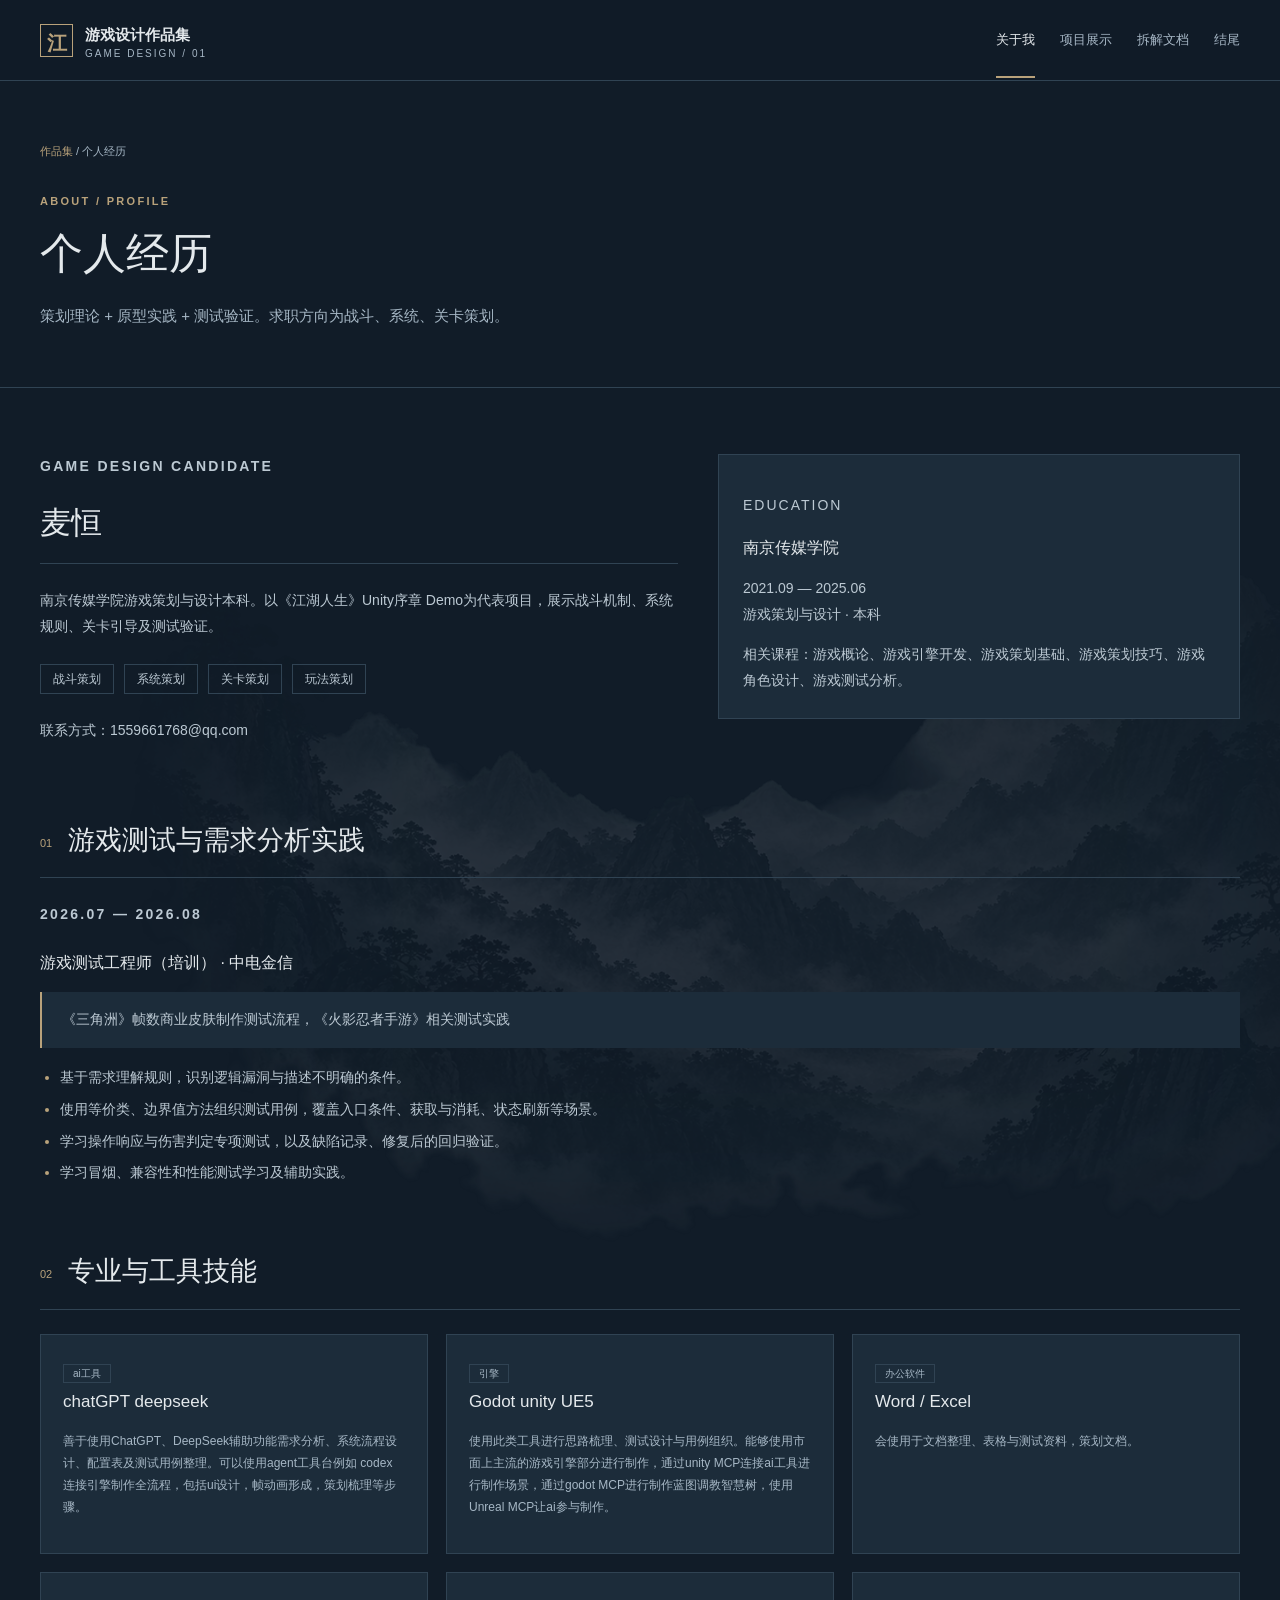
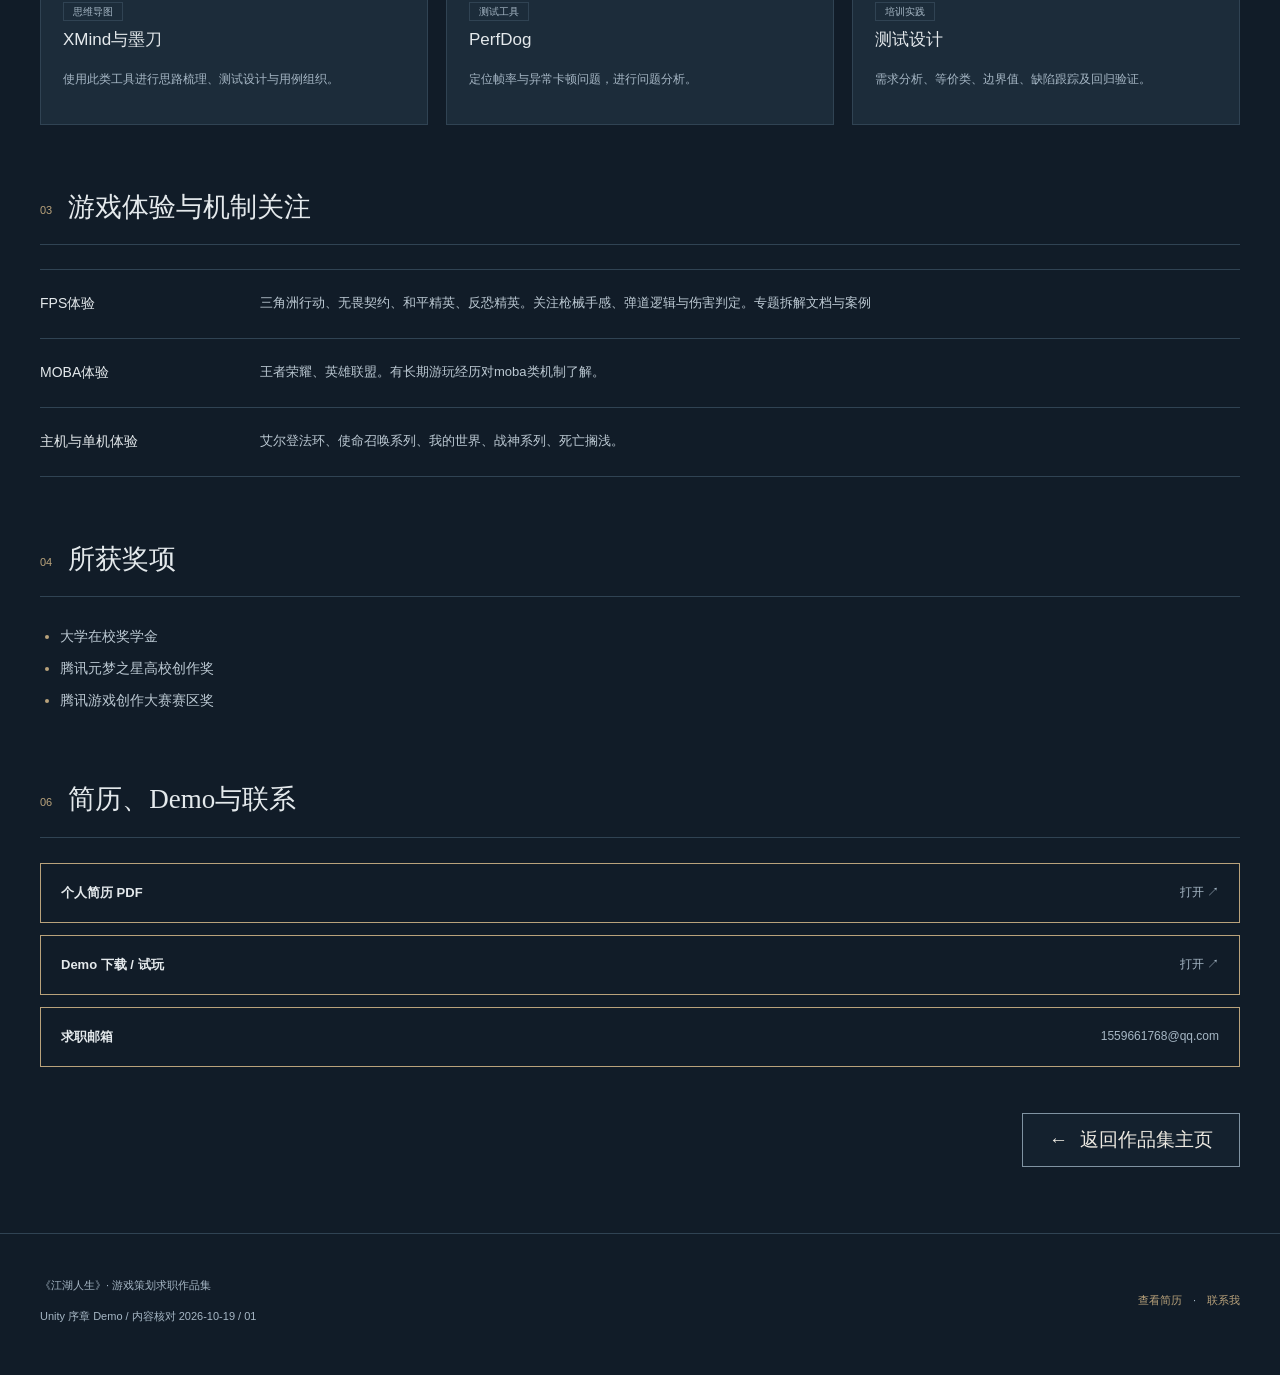
==== commit 7ecbb00e: "Update current prototype engine descriptions to Unity prologue Demo" ====
--- a/about.html
+++ b/about.html
@@ -1,4 +1,4 @@
 <!doctype html>
-<html lang="zh-CN"><head><meta charset="UTF-8"><meta name="viewport" content="width=device-width, initial-scale=1"><meta name="description" content="基于真实Godot原型、测试记录与个人简历的游戏策划求职作品集。"><meta name="theme-color" content="#111c28"><link rel="icon" href="./favicon.svg"><title>个人经历 · 游戏策划作品集</title><link rel="stylesheet" href="./styles/theme.css"><link rel="stylesheet" href="./styles/atmosphere.css">  <script type="module" crossorigin src="./assets/main-C89GdCyt.js"></script>
-  <link rel="stylesheet" crossorigin href="./assets/main-R38LjcpQ.css">
+<html lang="zh-CN"><head><meta charset="UTF-8"><meta name="viewport" content="width=device-width, initial-scale=1"><meta name="description" content="基于真实Unity原型、测试记录与个人简历的游戏策划求职作品集。"><meta name="theme-color" content="#111c28"><link rel="icon" href="./favicon.svg"><title>个人经历 · 游戏策划作品集</title><link rel="stylesheet" href="./styles/theme.css"><link rel="stylesheet" href="./styles/atmosphere.css">  <script type="module" crossorigin src="./assets/main-C9doOB-C.js"></script>
+  <link rel="stylesheet" crossorigin href="./assets/main-g-GPyVAS.css">
 </head><body><div id="app"></div></body></html>
--- a/assets/main-g-GPyVAS.css
+++ b/assets/main-g-GPyVAS.css
@@ -0,0 +1 @@
+.system-breakdowns .system-breakdowns-wrap{width:min(1640px,calc(100% - 96px))}.system-breakdowns .system-breakdowns-wrap>.eyebrow{margin-bottom:32px}.system-breakdowns-grid{display:grid;grid-template-columns:repeat(2,minmax(0,1fr));gap:56px}.system-breakdown{display:flex;flex-direction:column;min-width:0;border-top:1px solid var(--line);padding-top:25px}.system-breakdowns .system-breakdown h2{font-family:var(--serif);font-size:27px;font-weight:500;line-height:1.5;margin:0 0 25px}.system-breakdown-previews{display:grid;grid-template-columns:minmax(0,.78fr) minmax(0,1.22fr);gap:18px}.system-breakdown-previews figure{min-width:0;margin:0}.system-breakdown-media{position:relative;display:flex;align-items:center;justify-content:center;width:100%;height:340px;padding:10px;border:1px solid var(--line);background:var(--surface);overflow:hidden}.system-breakdown-media img{display:block;width:100%;height:100%;max-height:100%;object-fit:contain;object-position:center}.system-breakdown-previews figcaption{font-size:11px;line-height:1.6;color:var(--muted);margin-top:10px}.system-breakdown-enlarge{-webkit-appearance:none;-moz-appearance:none;appearance:none;color:var(--paper);font:inherit;cursor:zoom-in}.system-breakdown-enlarge img{transition:transform .25s ease}.system-breakdown-enlarge:hover img{transform:scale(1.025)}.system-breakdown-enlarge:hover,.system-breakdown-enlarge:focus-visible{border-color:var(--line-strong)}.system-breakdown-enlarge-hint{position:absolute;right:10px;bottom:10px;padding:3px 9px;background:var(--bg);border:1px solid var(--line-strong);color:var(--paper);font:11px/1.6 var(--sans);opacity:0;transition:opacity .18s ease;pointer-events:none}.system-breakdown-enlarge:hover .system-breakdown-enlarge-hint,.system-breakdown-enlarge:focus-visible .system-breakdown-enlarge-hint{opacity:1}.system-breakdowns .system-breakdown-intro{margin:22px 0 0;font-size:14px;line-height:1.95;color:var(--muted)}.system-breakdown>.actions{margin-top:auto;padding-top:25px}.system-breakdown-lightbox{position:fixed;top:0;right:0;bottom:0;left:0;width:min(1760px,calc(100vw - 64px));height:calc(100dvh - 64px);max-width:none;max-height:none;margin:auto;padding:0;border:1px solid var(--line-strong);background:var(--bg);color:var(--paper);overflow:hidden;font-family:var(--sans)}.system-breakdown-lightbox[open]{display:flex;flex-direction:column}.system-breakdown-lightbox::backdrop{background:#030910db}.system-breakdown-viewer-header{display:flex;justify-content:space-between;align-items:center;gap:20px;padding:17px 22px;border-bottom:1px solid var(--line);flex:none}.system-breakdown-viewer-header h2{margin:0;font:500 20px/1.5 var(--serif);color:var(--paper)}.system-breakdown-viewer-close{display:flex;align-items:center;gap:15px;flex:none;padding:5px 12px;border:1px solid var(--line-strong);background:transparent;color:var(--paper);font:13px/1.8 var(--sans)}.system-breakdown-viewer-close span{font-size:22px;line-height:1}.system-breakdown-viewer-toolbar{display:flex;align-items:center;gap:24px;flex:none;min-height:54px;padding:8px 22px;border-bottom:1px solid var(--line);font:12px/1.6 var(--sans);color:var(--muted)}.system-breakdown-viewer-toolbar p{margin:0 0 0 auto}.system-breakdown-pages,.system-breakdown-zoom-controls{display:flex;gap:9px;align-items:center}.system-breakdown-pages[hidden]{display:none}.system-breakdown-viewer-toolbar button{border:1px solid var(--line-strong);padding:3px 10px;min-width:30px;background:transparent;color:var(--paper);font:12px/1.8 var(--sans)}.system-breakdown-viewer-toolbar button:hover,.system-breakdown-viewer-close:hover{border-color:var(--paper)}.system-breakdown-viewer-toolbar button:disabled{opacity:.4}.system-breakdown-viewer-toolbar output{display:block;min-width:46px;text-align:center;font-variant-numeric:tabular-nums}.system-breakdown-viewer-viewport{position:relative;min-width:0;min-height:0;flex:1;overflow:hidden;background:var(--media-bg);touch-action:none;overscroll-behavior:contain;outline-offset:-4px}.system-breakdown-viewer-viewport.is-zoomed{cursor:grab}.system-breakdown-viewer-viewport.is-dragging{cursor:grabbing}.system-breakdown-viewer-image{position:absolute;left:0;top:0;max-width:none;max-height:none;transform-origin:0 0;-webkit-user-select:none;user-select:none;-webkit-user-drag:none}.system-breakdown-viewer-status{position:absolute;top:0;right:0;bottom:0;left:0;display:grid;place-items:center;margin:0;color:var(--muted);font:14px/1.8 var(--sans);pointer-events:none}@media(prefers-reduced-motion:reduce){.system-breakdown-enlarge img,.system-breakdown-enlarge-hint{transition:none}}@media(max-width:960px){.system-breakdowns .system-breakdowns-wrap{width:calc(100% - 40px)}.system-breakdowns-grid{grid-template-columns:minmax(0,1fr);gap:44px}.system-breakdowns .system-breakdown h2{font-size:25px}.system-breakdown-previews{grid-template-columns:minmax(0,.8fr) minmax(0,1.2fr)}}@media(pointer:coarse){.system-breakdown-enlarge-hint{opacity:1}.system-breakdown-viewer-close{min-height:44px}.system-breakdown-viewer-toolbar button{min-width:44px;min-height:44px}}@media(max-width:560px){.system-breakdowns .system-breakdowns-wrap{width:calc(100% - 32px)}.system-breakdowns .system-breakdown h2{font-size:23px;margin-bottom:20px;overflow-wrap:anywhere}.system-breakdown-previews{grid-template-columns:minmax(0,1fr);gap:20px}.system-breakdown-pdf .system-breakdown-media{height:340px}.system-breakdown-mindmap .system-breakdown-media{height:230px}.system-breakdown-enlarge-hint{opacity:1}.system-breakdown-lightbox{width:calc(100vw - 16px);height:calc(100dvh - 16px)}.system-breakdown-viewer-header{gap:10px;padding:10px 12px;align-items:flex-start}.system-breakdown-viewer-header h2{font-size:17px;overflow-wrap:anywhere}.system-breakdown-viewer-close{min-height:44px;padding:5px 10px;gap:6px}.system-breakdown-viewer-toolbar{flex-wrap:wrap;gap:8px 12px;padding:8px 10px}.system-breakdown-viewer-toolbar p{width:100%;margin:0}.system-breakdown-zoom-controls{gap:6px;max-width:100%}.system-breakdown-viewer-toolbar button{min-width:44px;min-height:44px;padding:5px 8px}.system-breakdown-viewer-toolbar output{min-width:42px}.system-breakdown-viewer-status{padding:16px;text-align:center}}.content-locate-highlight{outline:1px solid var(--gold);outline-offset:6px;background-color:color-mix(in srgb,var(--gold) 8%,transparent)}.content-locate-status{position:fixed;z-index:1000;left:50%;bottom:28px;transform:translate(-50%);padding:12px 20px;border:1px solid var(--line);background:var(--surface);color:var(--paper);font:14px/1.8 var(--sans);pointer-events:none}#goals>.combat-goal-images{display:grid;grid-template-columns:repeat(3,minmax(0,1fr));gap:18px;margin:24px 0 0}.combat-goal-images>figure{min-width:0;margin:0}.combat-goal-images a{display:flex;align-items:center;justify-content:center;width:100%;aspect-ratio:4/3;cursor:zoom-in}.combat-goal-images img{display:block;width:100%;height:100%;object-fit:contain}.combat-goal-images figcaption{padding-top:10px;font-size:11px;line-height:1.7;color:var(--muted)}:root{--max:1240px;--serif:"Noto Serif SC","Source Han Serif SC","Songti SC","SimSun",serif;--sans:Inter,"Segoe UI","Microsoft YaHei",sans-serif}*{box-sizing:border-box}html{scroll-behavior:smooth;scroll-padding-top:100px}body{margin:0;background:var(--bg);color:var(--paper);font-family:var(--sans);font-size:16px;line-height:1.85}a{color:inherit;text-decoration:none}button,input,select{font:inherit}button,a,input,select{touch-action:manipulation}img,video,svg{max-width:100%;display:block}button{cursor:pointer}button:disabled{cursor:default}a:focus-visible,button:focus-visible,select:focus-visible,input:focus-visible,summary:focus-visible{outline:2px solid var(--gold);outline-offset:5px}::selection{background:var(--gold);color:var(--bg)}.wrap{width:min(var(--max),calc(100% - 80px));margin:auto}.skip{position:absolute;top:-100px;left:24px;background:var(--paper);color:var(--ink);z-index:20;padding:10px}.skip:focus{top:10px}.header{position:sticky;top:0;z-index:10;background:var(--header-bg);border-bottom:1px solid var(--line);-webkit-backdrop-filter:blur(14px);backdrop-filter:blur(14px)}.header-inner{min-height:80px;display:flex;align-items:center;justify-content:space-between;gap:20px}.brand{display:flex;align-items:center;gap:12px;white-space:nowrap;font-weight:600;font-size:15px}.brand-mark{width:33px;height:33px;border:1px solid var(--gold);display:grid;place-items:center;color:var(--gold);font-family:var(--serif);font-size:20px}.brand small{font:10px var(--sans);letter-spacing:2px;color:var(--muted);display:block}.nav{display:flex;gap:25px;align-items:center;font-size:13px}.nav a{color:var(--muted);padding:26px 0 23px;border-bottom:2px solid transparent}.nav a:hover,.nav a[aria-current=page]{color:var(--paper);border-color:var(--gold)}.menu-toggle{display:none;background:none;color:var(--paper);border:1px solid var(--line);padding:5px 12px}.eyebrow{font-size:11px;letter-spacing:2.3px;text-transform:uppercase;color:var(--gold);margin:0 0 20px;font-weight:600}.hero{padding:78px 0 62px}.hero-grid{display:grid;grid-template-columns:.87fr 1.13fr;gap:54px;align-items:center}.hero h1{font-family:var(--serif);font-size:55px;line-height:1.32;letter-spacing:1px;font-weight:500;margin:0 0 25px}.hero h1 em{font-style:normal;color:var(--gold)}.intro{color:var(--muted);max-width:570px;font-size:15px}.roles{display:flex;flex-wrap:wrap;gap:10px;margin:24px 0}.role{font-size:12px;border:1px solid var(--line);padding:3px 12px;color:var(--text-secondary)}.actions{display:flex;flex-wrap:wrap;gap:12px;margin-top:30px}.button{display:inline-flex;align-items:center;justify-content:center;gap:28px;padding:10px 20px;border:1px solid var(--gold);font-size:13px;min-height:45px;background:var(--gold);color:var(--ink);font-weight:600}.button.secondary{background:transparent;color:var(--paper);border-color:var(--line-strong)}.button:hover{filter:brightness(1.12)}.button.disabled{background:var(--surface);color:var(--muted);border-color:var(--line)}.hero-visual{position:relative;margin:0;border:1px solid var(--line-strong);padding:8px;background:var(--surface)}.hero-visual:before{content:"";position:absolute;left:-8px;top:-8px;width:34px;height:34px;border-top:2px solid var(--gold);border-left:2px solid var(--gold);pointer-events:none}.hero-visual img{width:100%;aspect-ratio:16/9;object-fit:contain;image-rendering:auto}.visual-label{display:flex;justify-content:space-between;gap:14px;font-size:11px;color:var(--muted);padding:12px 6px 2px}.visual-label strong{color:var(--gold);font-weight:400}.facts{display:grid;grid-template-columns:repeat(4,1fr);border-top:1px solid var(--line);border-bottom:1px solid var(--line);padding:22px 0;margin-top:52px}.fact{padding-left:27px;border-left:1px solid var(--line)}.fact:first-child{padding-left:0;border-left:0}.fact strong{font-size:18px;display:block;font-weight:500}.fact span{font-size:11px;color:var(--muted)}.section{padding:66px 0}.section-top{display:flex;align-items:flex-end;justify-content:space-between;gap:25px;margin-bottom:30px}.section h2,.section-top h2{font-family:var(--serif);font-size:32px;font-weight:500;line-height:1.5;margin:0 0 8px}.section-top .eyebrow{margin-bottom:10px}.section-top p{margin:0;color:var(--muted);font-size:13px}.text-link{color:var(--gold);font-size:13px;border-bottom:1px solid var(--gold-line);padding-bottom:2px;white-space:nowrap}.cases{display:grid;grid-template-columns:repeat(3,1fr);gap:20px}.case-card{border:1px solid var(--line);background:var(--surface);padding:28px;transition:border-color .18s,transform .18s}.case-card:hover{border-color:var(--gold);transform:translateY(-3px)}.case-index{font-size:11px;color:var(--gold);letter-spacing:2px;display:flex;justify-content:space-between}.case-card h3{font-family:var(--serif);font-size:25px;font-weight:500;margin:28px 0 12px}.case-card p{color:var(--muted);font-size:13px;margin:0 0 20px;min-height:50px}.case-tags{font-size:11px;color:var(--text-secondary);border-top:1px solid var(--line);padding-top:18px}.section-tint{background:var(--section-tint);border-top:1px solid var(--line-soft);border-bottom:1px solid var(--line-soft)}.feature-grid{display:grid;grid-template-columns:1.1fr .9fr;gap:48px;align-items:center}.feature-grid h3{font-family:var(--serif);font-size:28px;font-weight:500;line-height:1.6}.feature-grid p{color:var(--muted);font-size:14px}.numbered{margin:24px 0 0;padding:0;list-style:none;counter-reset:items}.numbered li{border-top:1px solid var(--line);padding:17px 0 17px 32px;position:relative;font-size:14px;counter-increment:items}.numbered li:before{content:"0" counter(items);position:absolute;left:0;top:20px;font-size:10px;color:var(--gold)}.numbered small{display:block;font-size:12px;color:var(--muted);margin-top:3px}.media{margin:0}.media img,.media video{width:100%;border:1px solid var(--line);background:var(--media-bg);aspect-ratio:16/9;object-fit:contain}.media figcaption{font-size:11px;color:var(--muted);line-height:1.7;padding:10px 0}.media-kind{color:var(--gold);margin-right:8px}.media-grid{display:grid;grid-template-columns:1fr 1fr;gap:24px}.status-row{display:flex;gap:8px;align-items:center;flex-wrap:wrap}.badge{font-size:11px;line-height:1.6;padding:3px 9px;border:1px solid var(--badge-border);color:var(--badge-text);background:var(--badge-bg)}.badge.pending{border-color:var(--pending-border);color:var(--pending-text);background:var(--pending-bg)}.badge.note{border-color:var(--line);color:var(--muted);background:var(--surface)}.truth-note{font-size:12px;color:var(--muted);border-left:2px solid var(--gold);padding:10px 16px;margin:26px 0;background:var(--soft-highlight)}.ability-grid{display:grid;grid-template-columns:repeat(3,1fr);gap:34px}.ability{border-top:1px solid var(--gold);padding-top:24px}.ability h3{font-size:17px;font-weight:500}.ability p{font-size:13px;color:var(--muted)}.future{margin-top:34px;display:flex;justify-content:space-between;border:1px dashed var(--line);padding:22px;color:var(--muted);font-size:12px}.footer{border-top:1px solid var(--line);padding:30px 0 38px}.footer-inner{display:flex;align-items:center;justify-content:space-between;gap:25px;font-size:11px;color:var(--muted)}.footer a{color:var(--gold)}.page-head{padding:60px 0 42px;border-bottom:1px solid var(--line)}.breadcrumbs{font-size:11px;color:var(--muted);margin-bottom:30px}.breadcrumbs a{color:var(--gold)}.page-head h1{font-family:var(--serif);font-size:43px;line-height:1.4;font-weight:500;margin:0 0 18px}.page-head .subtitle{max-width:850px;color:var(--muted);font-size:15px}.page-head .eyebrow{margin-bottom:12px}.reading-grid{display:grid;grid-template-columns:175px minmax(0,1fr);gap:55px;padding-top:44px;padding-bottom:65px}.toc{position:sticky;top:116px;align-self:start;display:grid;gap:10px;font-size:12px;max-height:calc(100vh - 135px);overflow:auto}.toc small{font-size:10px;letter-spacing:2px;color:var(--gold);margin-bottom:12px}.toc a{color:var(--muted);padding:3px 0 3px 12px;border-left:1px solid var(--line)}.toc a:hover{color:var(--gold);border-color:var(--gold)}.article{min-width:0}.article-section{margin:0 0 62px;scroll-margin-top:110px}.article-section h2{font-family:var(--serif);font-weight:500;font-size:27px;border-bottom:1px solid var(--line);padding-bottom:17px;margin:0 0 24px}.article-section h2 .num{font:11px var(--sans);color:var(--gold);margin-right:16px;vertical-align:middle}.article-section h3{font-size:16px;font-weight:500;margin:0 0 9px}.article-section p{color:var(--text-secondary);font-size:14px}.two-col{display:grid;grid-template-columns:1fr 1fr;gap:28px}.panel{padding:24px;background:var(--surface);border:1px solid var(--line);min-width:0}.panel p:last-child{margin-bottom:0}.clean-list{padding-left:20px;color:var(--text-secondary);font-size:14px}.clean-list li{padding:3px 0}.clean-list li::marker{color:var(--gold)}.rules{display:grid;gap:0;border-top:1px solid var(--line)}.rule{display:grid;grid-template-columns:195px minmax(0,1fr);gap:25px;padding:21px 0;border-bottom:1px solid var(--line)}.rule h3{font-size:14px;color:var(--paper);font-weight:500;margin:0}.rule p{font-size:13px;margin:0}.flow{list-style:none;padding:0;display:flex;gap:24px;flex-wrap:wrap;counter-reset:flow;margin:28px 0}.flow li{flex:1 1 145px;position:relative;border:1px solid var(--line-strong);padding:19px 15px;background:var(--surface);counter-increment:flow;min-width:0}.flow li:not(:last-child):after{content:"→";position:absolute;right:-21px;top:30px;color:var(--gold)}.flow li:before{content:"0" counter(flow);font-size:10px;color:var(--gold);display:block;margin-bottom:7px}.flow strong{font-size:13px;font-weight:500;display:block}.flow small{font-size:11px;line-height:1.7;color:var(--muted);display:block;margin-top:7px}.table-wrap{overflow:auto;border:1px solid var(--line)}table{width:100%;border-collapse:collapse;font-size:12px;line-height:1.8}th,td{text-align:left;padding:14px 17px;vertical-align:top;border-bottom:1px solid var(--line);min-width:105px}th{color:var(--gold);font-weight:500;background:var(--surface)}tr:last-child td{border-bottom:0}td{color:var(--text-secondary)}code{font:11px Cascadia Code,Consolas,monospace;color:var(--code);overflow-wrap:anywhere}details{border:1px solid var(--line);padding:15px 20px;background:var(--surface)}summary{cursor:pointer;font-size:13px;color:var(--paper)}.source-list{font-size:12px;color:var(--muted);padding-left:20px}.source-list li{margin:12px 0;overflow-wrap:anywhere}.source-list p{font-size:12px;margin:3px 0}.iteration{padding:24px;border-left:2px solid var(--gold);background:var(--surface);margin-bottom:18px}.iteration h3{font-family:var(--serif);font-size:20px}.iteration dl{display:grid;grid-template-columns:75px minmax(0,1fr);font-size:13px;gap:10px 14px;margin:18px 0 0}.iteration dt{color:var(--gold)}.iteration dd{margin:0;color:var(--text-secondary)}.validation{display:grid;gap:14px}.validation-item{display:grid;grid-template-columns:30px 1fr;gap:12px;border-bottom:1px solid var(--line);padding:13px 0}.validation-icon{color:var(--gold);font-size:20px}.validation-item h3{font-size:14px;margin:0}.validation-item p{font-size:12px;margin:5px 0}.small{font-size:12px;color:var(--muted)}.explorer{background:var(--surface);border:1px solid var(--line-strong);padding:25px;margin:25px 0}.explorer h3{font-size:17px;margin-bottom:9px}.control-row{display:flex;flex-wrap:wrap;align-items:center;gap:14px;font-size:12px;color:var(--muted);margin:20px 0}.control-row select{background:var(--bg);border:1px solid var(--line-strong);color:var(--paper);padding:7px 12px;max-width:100%}.check-label{display:flex;gap:9px;align-items:center}.check-label input{accent-color:var(--gold)}.timeline-track{position:relative;height:38px;background:var(--surface2);margin:24px 0 7px;border:1px solid var(--line-strong);overflow:hidden}.timeline-active,.timeline-buffer{position:absolute;top:0;height:100%;display:flex;align-items:center;justify-content:center;font-size:11px;color:var(--bg);white-space:nowrap}.timeline-active{background:var(--gold);height:50%}.timeline-buffer{background:var(--diagram-accent);top:50%;height:50%}.timeline-axis{display:flex;justify-content:space-between;font-size:10px;color:var(--muted)}.timeline-legend{display:flex;flex-wrap:wrap;gap:20px;font-size:11px;color:var(--muted);margin-top:17px}.legend-dot{width:8px;height:8px;display:inline-block;margin-right:6px;background:var(--gold)}.legend-dot.green{background:var(--diagram-accent)}.timeline-output{font-size:12px;line-height:1.9;color:var(--text-secondary);margin-top:15px}.interaction-stage{display:grid;grid-template-columns:1fr 1fr;gap:15px}.state-box{padding:20px;background:var(--bg);border:1px solid var(--line)}.state-box small{color:var(--muted);font-size:11px;display:block;margin-bottom:10px}.state-box strong{font-size:15px;font-weight:500;color:var(--gold)}.coordinate-map{background:var(--media-bg);border:1px solid var(--line);width:100%;height:auto;min-height:200px}.coordinate-map text{font-family:var(--sans);fill:var(--paper)}.profile-lead{display:grid;grid-template-columns:1.1fr .9fr;gap:40px;align-items:start}.profile-lead h2{font-family:var(--serif);font-size:31px;font-weight:500}.profile-summary{font-size:15px;color:var(--muted)}.meta-label{font-size:10px;color:var(--gold);letter-spacing:2px}.training-note{font-size:13px;border-left:2px solid var(--gold);padding:15px 20px;background:var(--surface);color:var(--muted)}.profile-grid{display:grid;grid-template-columns:repeat(3,1fr);gap:18px}.skill{padding:22px;border:1px solid var(--line);background:var(--surface)}.skill h3{font-size:17px;font-weight:500;margin:0 0 10px}.skill p{font-size:12px;color:var(--muted)}.skill .badge{font-size:10px}.review-grid{display:grid;grid-template-columns:1fr 1fr;gap:25px}.review-step{padding:28px;border:1px solid var(--line);background:var(--surface)}.review-step h2{font-size:23px;font-weight:500;margin:12px 0 20px}.review-step dl{font-size:13px}.review-step dt{color:var(--gold);margin-top:18px}.review-step dd{margin:6px 0;color:var(--muted)}.review-step.wide{grid-column:1/-1}.review-step .media-grid{margin:25px 0}.callout{padding:28px 32px;border:1px solid var(--line-strong);background:var(--surface)}.callout h3{font-size:20px;font-weight:500}.callout p{color:var(--muted);font-size:13px}.contact-list{display:grid;gap:12px;margin-top:25px}.contact-item{border:1px solid var(--line);padding:17px 20px;display:flex;justify-content:space-between;gap:20px;font-size:13px}.contact-item span{color:var(--muted);font-size:12px}.contact-item.active{border-color:var(--gold)}.subtle-line{border:0;border-top:1px solid var(--line);margin:40px 0}.empty-media{border:1px dashed var(--gold-line);padding:30px;background:var(--surface);color:var(--muted);font-size:13px}.loading{padding:100px 30px;text-align:center}@media(min-width:1500px){.hero{padding-top:100px;padding-bottom:78px}.hero h1{font-size:62px}}@media(max-width:1050px){.wrap{width:calc(100% - 48px)}.hero-grid{gap:30px}.hero h1{font-size:43px}.nav{gap:17px}.reading-grid{grid-template-columns:135px minmax(0,1fr);gap:30px}.case-card{padding:22px}.rule{grid-template-columns:150px minmax(0,1fr)}}@media(max-width:780px){.header-inner{min-height:67px}.brand{font-size:13px}.menu-toggle{display:block}.nav{display:none;position:absolute;top:67px;left:0;right:0;background:var(--bg);padding:12px 24px 22px;border-bottom:1px solid var(--line);grid-template-columns:repeat(3,1fr);gap:4px 20px}.nav.open{display:grid}.nav a{padding:10px 0;font-size:12px}.hero{padding:43px 0 35px}.hero-grid{grid-template-columns:1fr;gap:38px}.hero h1{font-size:43px}.intro{font-size:14px}.facts{grid-template-columns:1fr 1fr;gap:20px;margin-top:35px}.fact:nth-child(3){border-left:0;padding-left:0}.facts .fact strong{font-size:16px}.section{padding:43px 0}.section-top{align-items:start}.section h2,.section-top h2{font-size:27px}.cases{grid-template-columns:1fr}.case-card p{min-height:0}.case-card h3{margin:18px 0 10px}.feature-grid,.ability-grid,.media-grid,.two-col,.profile-lead,.profile-grid,.review-grid{grid-template-columns:1fr}.feature-grid{gap:25px}.ability-grid{gap:20px}.future{display:block}.future span{display:block;margin-top:10px}.footer-inner{display:block}.footer-inner p{margin:9px 0}.reading-grid{display:block;padding-top:30px}.toc{position:static;display:flex;flex-wrap:wrap;margin-bottom:35px;gap:10px;max-height:none}.toc small{display:none}.toc a{border:1px solid var(--line);padding:4px 9px;font-size:10px}.page-head{padding:35px 0 30px}.page-head h1{font-size:32px}.page-head .subtitle{font-size:14px}.breadcrumbs{margin-bottom:23px}.article-section{margin-bottom:42px}.article-section h2{font-size:23px}.rule{grid-template-columns:1fr;gap:8px;padding:18px 0}.flow{display:grid;grid-template-columns:1fr 1fr;gap:15px}.flow li:not(:last-child):after{content:none}.explorer,.iteration{padding:19px}.iteration dl{grid-template-columns:57px minmax(0,1fr);font-size:12px}.review-step{padding:22px}.section-top .text-link{font-size:11px}.visual-label{font-size:10px}.interaction-stage{grid-template-columns:1fr}.contact-item{display:block}.contact-item span{display:block;margin-top:5px}}@media(max-width:420px){.wrap{width:calc(100% - 36px)}.hero h1{font-size:38px}.page-head h1{font-size:29px}.hero .eyebrow{font-size:10px;letter-spacing:1.8px}.role{font-size:10px;padding:3px 9px}.facts{column-gap:12px}.fact{padding-left:16px}.fact span{font-size:10px}.section-top{display:block}.section-top .text-link{display:inline-block;margin-top:12px}.flow{grid-template-columns:1fr}.visual-label,.visual-label strong{display:block}.button{padding:10px 15px}}@media(prefers-reduced-motion:reduce){html{scroll-behavior:auto}*{transition:none!important;animation:none!important}}img{height:auto}.hero{padding:62px 0 46px}.hero-grid{grid-template-columns:.84fr 1.16fr;gap:58px;align-items:center}.hero-grid>div{min-width:0}.hero h1{font-size:62px;line-height:1.2;letter-spacing:1px;margin-bottom:25px}.hero .intro{max-width:470px;line-height:1.95}.hero .roles{margin:22px 0}.hero .actions{margin-top:27px}.hero-visual img{aspect-ratio:auto;object-fit:contain}.hero .facts{grid-template-columns:repeat(3,minmax(0,1fr));margin-top:43px}.hero .fact strong{font-size:18px}@media(min-width:1500px){.hero{padding-top:80px;padding-bottom:52px}.hero h1{font-size:66px}}@media(min-width:781px)and (max-width:1050px){.hero-grid{gap:30px;grid-template-columns:.9fr 1.1fr}.hero h1{font-size:49px}.hero .intro{font-size:14px}.nav{gap:15px;font-size:12px}}@media(max-width:780px){.hero{padding:42px 0 34px}.hero-grid{grid-template-columns:1fr;gap:36px}.hero h1{font-size:48px}.hero .intro{max-width:550px}.hero .facts{gap:0;margin-top:32px}.hero .fact{padding-left:16px;border-left:1px solid var(--line)}.hero .fact:first-child{padding-left:0;border-left:0}.hero .fact strong{font-size:15px}}@media(max-width:420px){.hero h1{font-size:42px}.hero .fact{padding-left:11px}.hero .fact strong{font-size:13px}.hero .fact span{font-size:10px}.hero .visual-label span{display:block;margin-top:4px}}.home-analysis-grid{display:grid;grid-template-columns:minmax(240px,.7fr) minmax(0,1.3fr);gap:76px;align-items:center}.analysis-preview{margin:0;max-width:360px}.analysis-preview>a{display:block;border:1px solid var(--line);background:var(--surface);padding:8px}.analysis-preview img{width:100%;height:auto;aspect-ratio:4/5;object-fit:cover;object-position:top}.analysis-preview figcaption{font-size:11px;color:var(--muted);margin-top:10px}.home-analysis .eyebrow,.home-about .eyebrow,.home-analysis h2{margin-bottom:12px}.analysis-subtitle{font-size:12px;letter-spacing:1.2px;color:var(--gold);margin:0 0 24px}.analysis-summary,.about-intro{font-size:14px;line-height:2;color:var(--muted)}.analysis-tags{font-size:12px;color:var(--paper);margin:24px 0 14px}.analysis-note{color:var(--muted)}.home-about-grid{display:grid;grid-template-columns:1fr 1fr;gap:76px;align-items:start}.about-intro{max-width:560px}.about-facts{margin:6px 0 0;padding:0}.about-facts>div{padding:18px 0;border-top:1px solid var(--line)}.about-facts dt{font-size:12px;color:var(--muted);margin-bottom:5px}.about-facts dd{margin:0;font-size:14px;color:var(--paper)}@media(max-width:1050px){.home-analysis-grid,.home-about-grid{gap:40px}}@media(max-width:780px){.home-analysis-grid,.home-about-grid{grid-template-columns:1fr;gap:30px}.analysis-preview{max-width:320px;width:100%;margin:0 auto}.home-analysis-grid>div{grid-row:1}.home-analysis-grid>.analysis-preview{grid-row:2}.home-about .actions{margin-top:24px}}.detail-page-return{display:flex;justify-content:flex-end;padding-top:32px}.article-section:has(+.detail-page-return){margin-bottom:0}.detail-return-button{min-height:54px;padding:10px 26px;gap:12px;font-size:19px;font-weight:500;line-height:1.5;color:#eeeae2!important;border-color:#8093a2!important;background:#2a3e4e2e!important;transition:background-color .2s,border-color .2s}.detail-return-button:hover{background:#3e536361!important;border-color:#bbc9d2!important}.system-detail-navigation>.wrap>nav:only-child{margin-left:auto}.immersive-home .cover-header{position:fixed;inset:0 0 auto;z-index:20;border:0;background:transparent;-webkit-backdrop-filter:none;backdrop-filter:none;transition:background-color .35s ease}.cover-header-inner{display:flex;justify-content:flex-end;align-items:center;min-height:88px;padding:20px clamp(48px,6.5vw,128px)}.cover-header .nav{display:flex;align-items:center;flex-wrap:nowrap;gap:32px;font-size:17px;font-weight:500;letter-spacing:.07em;white-space:nowrap}.cover-header .nav a{color:#f4f0e7;padding:6px 0;border-bottom:1px solid transparent;text-shadow:0 1px 12px rgba(0,0,0,.45);opacity:0;transform:translateY(-5px)}.cover-header .nav a:hover,.cover-header .nav a[aria-current=page]{color:#fff;border-color:#f4f0e7bf}.immersive-home.cover-ready .cover-header .nav a{animation:cover-nav-enter .55s ease both;animation-delay:calc(.15s + var(--nav-order)*65ms)}.immersive-home .cover-header.cover-header-solid{background:var(--header-bg)}.immersive-home .cover-header.cover-header-solid .nav a{opacity:1;transform:none;animation:none}.immersive-cover{position:relative;height:100svh;min-height:560px;overflow:hidden;background:var(--bg);isolation:isolate}.cover-art-stage{position:absolute;left:50%;top:50%;width:min(100%,calc(100svh * 1.7768331562));aspect-ratio:1672/941;transform:translate(-50%,-50%);transition:opacity .9s ease}.immersive-cover.is-loading .cover-art-stage{opacity:0}.immersive-cover.is-ready .cover-art-stage{opacity:1}.cover-visual{position:absolute;top:0;right:0;bottom:0;left:0;z-index:0;overflow:hidden;isolation:isolate;pointer-events:none}.cover-art,.cover-blur-art,.cover-action-blur-art{position:absolute;top:0;right:0;bottom:0;left:0;z-index:0;display:block;width:100%;height:100%;object-fit:contain;-webkit-user-select:none;user-select:none}.cover-blur{position:absolute;top:0;right:0;bottom:0;left:0;z-index:1;pointer-events:none;--cover-blur-mask:linear-gradient(90deg,#000 0%,#000 12%,rgba(0,0,0,.9) 22%,rgba(0,0,0,.6) 34%,rgba(0,0,0,.25) 46%,transparent 57%);-webkit-mask-image:var(--cover-blur-mask);mask-image:var(--cover-blur-mask);-webkit-mask-size:100% 100%;mask-size:100% 100%;-webkit-mask-repeat:no-repeat;mask-repeat:no-repeat}.cover-blur-art{filter:blur(6px);pointer-events:none}.cover-action-blur{position:absolute;top:0;right:0;bottom:0;left:0;z-index:1;pointer-events:none;--cover-action-mask:linear-gradient(180deg,transparent 0%,transparent calc(100% - 330px) ,rgba(0,0,0,.25) calc(100% - 294px) ,#000 calc(100% - 266px) ,#000 100%);-webkit-mask-image:var(--cover-action-mask);mask-image:var(--cover-action-mask);-webkit-mask-repeat:no-repeat;mask-repeat:no-repeat;-webkit-mask-size:100% 100%;mask-size:100% 100%}.cover-action-blur-art{filter:blur(10px);pointer-events:none}.cover-shade{position:absolute;top:0;right:0;bottom:0;left:0;z-index:2;background:linear-gradient(90deg,rgba(4,12,18,.62),rgba(4,12,18,.27) 35%,transparent 67%),linear-gradient(180deg,rgba(2,8,15,.32),transparent 26%,rgba(4,9,14,.06))}.cover-visual{--cover-feather-x:linear-gradient(90deg,transparent 0%,rgba(0,0,0,.3) 1.5%,rgba(0,0,0,.82) 4%,#000 7%,#000 93%,rgba(0,0,0,.82) 96%,rgba(0,0,0,.3) 98.5%,transparent 100%);--cover-feather-y:linear-gradient(180deg,transparent 0%,rgba(0,0,0,.55) 1.5%,rgba(0,0,0,.92) 3.5%,#000 5.5%,#000 84%,rgba(0,0,0,.95) 88%,rgba(0,0,0,.64) 93%,rgba(0,0,0,.2) 97.5%,transparent 100%);-webkit-mask-image:var(--cover-feather-x),var(--cover-feather-y);mask-image:var(--cover-feather-x),var(--cover-feather-y);-webkit-mask-composite:source-in;mask-composite:intersect;-webkit-mask-repeat:no-repeat;mask-repeat:no-repeat;-webkit-mask-size:100% 100%;mask-size:100% 100%}.cover-copy-parallax{position:absolute;left:8%;top:23%;z-index:1;width:49%;transform:translateY(var(--cover-drift,0px));will-change:transform}.cover-copy{color:#f7f4ed;text-shadow:0 2px 20px rgba(0,0,0,.15)}.cover-primary-actions{position:absolute;left:2.1875%;right:.520833%;bottom:12px;height:266px;z-index:3;display:grid;grid-template-columns:repeat(2,minmax(0,1fr));gap:20px}.cover-primary-action{display:flex;align-items:center;justify-content:center;min-width:0;border:1px solid rgba(204,216,226,.78);background:#111c284d;color:#f7f4ed;font:600 28px/1.5 var(--sans);transition:border-color .16s ease,background-color .16s ease,transform .1s ease}.cover-primary-action:hover{border-color:#e4e9ecf2;background:#1c2c3a5c}.cover-primary-action:active{transform:translateY(1px);background:#111c286b}.cover-copy>*{opacity:0;transform:translateY(10px)}.cover-copy .cover-eyebrow{font:500 clamp(11px,.8vw,15px)/1.6 var(--sans);letter-spacing:.25em;margin:0 0 24px;color:#f7f4ed}.cover-copy h1{font:400 clamp(58px,5.85vw,112px)/1.25 var(--serif);letter-spacing:.045em;white-space:nowrap;margin:0 0 24px}.cover-copy .cover-subtitle{font-size:clamp(20px,1.25vw,24px);line-height:1.7;letter-spacing:.14em;margin:0;color:#f7f4ed}.cover-copy .cover-project{font:400 clamp(18px,1.05vw,20px)/1.6 var(--serif);letter-spacing:.08em;margin:38px 0 0}.immersive-cover.is-ready .cover-copy>*{animation:cover-copy-enter .75s ease both}.immersive-cover.is-ready .cover-copy .cover-eyebrow{animation-delay:.08s}.immersive-cover.is-ready .cover-copy h1{animation-delay:.18s}.immersive-cover.is-ready .cover-copy .cover-subtitle{animation-delay:.28s}.immersive-cover.is-ready .cover-copy .cover-project{animation-delay:.38s}@keyframes cover-copy-enter{to{opacity:1;transform:translateY(0)}}@keyframes cover-nav-enter{to{opacity:1;transform:translateY(0)}}.immersive-home #about-me,.immersive-home #cases,.immersive-home #system-analysis,.immersive-home #ending{padding-top:108px;padding-bottom:108px}.immersive-home .home-about .about-intro{max-width:600px}.immersive-home .home-project-lead{margin-bottom:52px}.immersive-home .home-project-lead h2{font:400 42px/1.4 var(--serif);margin:0}.immersive-home .project-preview-heading h3{font:500 28px/1.5 var(--serif);margin:0}.immersive-home .project-preview-group+.project-preview-group{margin-top:56px;padding-top:42px}.immersive-home .home-analysis .analysis-summary{max-width:560px}.home-ending{border-top:1px solid var(--line)}.home-ending-grid{display:grid;grid-template-columns:1fr 1fr;gap:80px;align-items:start}.home-ending h2{font:400 40px/1.4 var(--serif);margin:0 0 22px}.home-ending .ending-copy{font-size:15px;color:var(--muted);max-width:540px;margin:0}.ending-contact-label{font-size:12px;color:var(--muted);margin:0 0 12px}.ending-phone{margin-top:24px}.ending-email,.ending-phone-number{display:inline-block;font-size:23px;line-height:1.5;color:var(--paper);border-bottom:1px solid var(--line);padding-bottom:7px}.ending-email:hover{border-color:var(--gold)}.home-motion-enabled .cover-reveal{transition:opacity .7s ease,transform .7s ease}.home-motion-enabled .cover-reveal:not(.is-visible){opacity:0;transform:translateY(12px)}.cover-preview-static .cover-copy>*,.cover-preview-static .cover-header .nav a{animation:none!important;opacity:1!important;transform:none!important}@media(prefers-reduced-motion:reduce){.cover-art-stage,.cover-header,.cover-reveal{transition:none!important}.cover-copy>*,.cover-header .nav a{animation:none!important;opacity:1!important;transform:none!important}.cover-copy-parallax{transform:none!important}}@media(max-height:800px){.immersive-cover .cover-copy-parallax{top:14%}.immersive-cover .cover-copy .cover-eyebrow{margin-bottom:16px}.immersive-cover .cover-copy h1{font-size:clamp(52px,5.85vw,81px);line-height:1.2;margin-bottom:18px}.immersive-cover .cover-copy .cover-subtitle{font-size:clamp(20px,1.25vw,22px)}.immersive-cover .cover-copy .cover-project{margin-top:24px}}.immersive-home #about-me{padding-top:88px;padding-bottom:64px}.immersive-home .home-about-grid{gap:88px}.immersive-home #about-me h2{font-size:38px;line-height:1.45;margin-bottom:20px}.immersive-home #about-me .about-intro{font-size:17px;line-height:1.95;color:var(--text-secondary)}.immersive-home #about-me .about-intro p{margin:0 0 17px}.immersive-home #about-me .about-intro p:last-child{margin-bottom:0}.immersive-home #about-me .actions{margin-top:28px}.immersive-home #about-me .button{font-size:14px;min-height:48px}.immersive-home #about-me .about-facts{margin-top:6px}.immersive-home #about-me .about-facts>div{padding:20px 0}.immersive-home #about-me .about-facts dt{font-size:14px;margin-bottom:6px}.immersive-home #about-me .about-facts dd{font-size:17px;line-height:1.8}.home-motion-enabled #about-me>.cover-reveal{transition-duration:.6s}.home-ending{background:linear-gradient(180deg,transparent,var(--ending-shade))}html:has(body.immersive-home){scroll-padding-top:0}.immersive-home #about-me,.immersive-home #system-analysis,.immersive-home #ending{display:flex;align-items:center;min-height:100svh;padding-top:108px;padding-bottom:108px}.immersive-home #cases{min-height:100svh}.cover-snow{position:absolute;top:0;right:0;bottom:0;left:0;z-index:3;overflow:hidden;pointer-events:none}.cover-snowflake{position:absolute;left:var(--snow-x);top:-12px;width:var(--snow-size);height:var(--snow-size);border-radius:50%;background:#f4f7f8;box-shadow:0 0 1px .5px #2235464d;opacity:0;will-change:transform;animation:cover-snowfall var(--snow-duration) linear var(--snow-delay) infinite;pointer-events:none}.immersive-cover.is-offscreen .cover-snowflake{animation-play-state:paused}@keyframes cover-snowfall{0%{opacity:0;transform:translate3d(0,-12px,0)}6%{opacity:var(--snow-opacity)}25%{transform:translate3d(var(--snow-sway),calc(25svh - 3px),0)}50%{transform:translate3d(var(--snow-drift),calc(50svh + 6px),0)}75%{transform:translate3d(calc(var(--snow-drift) - var(--snow-sway)),calc(75svh + 15px),0)}92%{opacity:var(--snow-opacity)}to{opacity:0;transform:translate3d(var(--snow-drift),calc(100svh + 24px),0)}}.cover-preview-static .cover-snow{display:none}@media(prefers-reduced-motion:reduce){.cover-snow{display:none}}.immersive-home #about-me .actions>.button+.button{min-width:168px}.home-project-previews .project-preview-group+.project-preview-group{margin-top:64px;padding-top:48px;border-top:1px solid var(--line)}.home-project-previews .project-preview-heading{display:flex;align-items:baseline;justify-content:space-between;gap:24px;margin-bottom:22px}.home-project-previews .project-preview-heading h2{margin:0}.project-full-playthrough{display:grid;grid-template-columns:320px minmax(0,1fr);gap:32px;align-items:center;margin-top:28px}.project-full-playthrough-cover{display:block;border:1px solid var(--line)}.project-full-playthrough-cover img{display:block;width:100%;aspect-ratio:16/9;object-fit:contain}.project-full-playthrough h3{font:500 24px/1.6 var(--serif);margin:0 0 12px}.project-full-playthrough p{font-size:14px;line-height:1.9;color:var(--muted);margin:0 0 18px}.home-project-previews .project-preview-heading .text-link{font-size:12px;white-space:nowrap}.home-project-previews .project-preview-grid{display:grid;grid-template-columns:repeat(3,minmax(0,1fr));gap:20px}.home-project-previews .project-preview-item{margin:0;min-width:0}.home-project-previews .project-preview-open{display:flex;align-items:center;justify-content:center;width:100%;aspect-ratio:16/9;margin:0;padding:0;border:1px solid var(--line);border-radius:0;background:var(--surface);color:var(--paper);overflow:hidden;cursor:zoom-in;-webkit-appearance:none;-moz-appearance:none;appearance:none}.home-project-previews .project-preview-open img,.home-project-previews .project-preview-open video{width:100%;height:100%;max-height:100%;object-fit:contain}.home-project-previews .project-preview-open:hover{border-color:var(--gold)}.home-project-previews .project-preview-open:focus-visible,.project-preview-lightbox button:focus-visible{outline:2px solid var(--gold);outline-offset:4px}.home-project-previews .project-preview-item figcaption{display:flex;flex-direction:column;gap:4px;padding-top:12px;font-size:11px;line-height:1.6;color:var(--muted)}.home-project-previews .project-preview-item figcaption strong{color:var(--paper);font-size:13px;font-weight:500}.home-project-previews .project-preview-description{max-width:940px;margin:22px 0 0;font-size:14px;line-height:1.95;color:var(--muted)}.home-project-previews .project-preview-empty{font-size:13px;color:var(--muted)}.project-preview-lightbox{box-sizing:border-box;width:min(1280px,94vw);max-width:94vw;max-height:94dvh;margin:auto;padding:20px;border:1px solid var(--line);border-radius:0;background:var(--bg);color:var(--paper);font-family:var(--sans);overflow:auto}.project-preview-lightbox[open]{display:flex;flex-direction:column;gap:16px}.project-preview-lightbox::backdrop{background:var(--lightbox-backdrop)}.project-preview-lightbox-header{display:flex;align-items:center;justify-content:space-between;gap:20px}.project-preview-lightbox-header h2{font:500 14px/1.5 var(--sans);margin:0}.project-preview-close{flex:none;padding:8px 16px;border:1px solid var(--line);border-radius:0;background:var(--surface);color:var(--paper);font:inherit;font-size:13px;cursor:pointer}.project-preview-close:hover{border-color:var(--gold)}.project-preview-lightbox-content{min-height:0;display:flex;align-items:center;justify-content:center}.project-preview-lightbox-content img,.project-preview-lightbox-content video{display:block;width:100%;height:auto;max-height:calc(94dvh - 110px);object-fit:contain}@media(max-width:800px){.home-project-previews .project-preview-grid{gap:14px}.home-project-previews .project-preview-item figcaption{font-size:10px}.home-project-previews .project-preview-description{font-size:13px}}@media(max-width:640px){.home-project-previews .project-preview-grid{grid-template-columns:minmax(0,1fr);gap:24px}.home-project-previews .project-preview-group+.project-preview-group{margin-top:42px;padding-top:34px}.home-project-previews .project-preview-heading{gap:12px;flex-wrap:wrap;margin-bottom:20px}.home-project-previews .project-preview-item figcaption{flex-direction:row;align-items:baseline;justify-content:space-between;gap:10px}.project-preview-lightbox{padding:12px}.project-preview-lightbox-header h2{font-size:12px}.project-preview-lightbox-header{gap:10px}}.home-project-previews .system-showcase .project-preview-heading{margin-bottom:32px}.home-project-previews .system-showcase-module+.system-showcase-module{margin-top:42px;padding-top:34px;border-top:1px solid var(--line)}.home-project-previews .system-showcase-module>h3,.home-project-previews .system-showcase-module>h2{margin:0 0 20px;font-family:var(--serif);font-size:24px;font-weight:500;line-height:1.5;color:var(--paper)}.home-project-previews .system-showcase-description{margin:14px 0 0;font-size:13px;line-height:1.9;color:var(--muted)}.home-project-previews .system-showcase-note{margin:9px 0 0;font-size:11px;line-height:1.8;color:var(--muted)}.home-project-previews .system-showcase .project-preview-placeholder{cursor:default;border-style:dashed;padding:22px;text-align:center}.home-project-previews .system-showcase .project-preview-placeholder:hover{border-color:var(--line)}.home-project-previews .system-showcase .project-preview-empty{line-height:1.8;max-width:220px}@media(max-width:640px){.home-project-previews .system-showcase-module+.system-showcase-module{margin-top:32px;padding-top:28px}.home-project-previews .system-showcase-module>h3,.home-project-previews .system-showcase-module>h2{font-size:22px}.home-project-previews .system-showcase-description{margin-top:12px}.home-project-previews .system-showcase .project-preview-item figcaption{flex-direction:column;align-items:flex-start;gap:4px}}.home-project-previews .system-showcase-pending{margin:12px 0 0;padding:8px 10px;border:1px dashed var(--line);color:var(--gold);font-size:11px;line-height:1.8}.home-project-previews .project-preview-number{font-family:var(--sans);font-size:.45em;font-weight:500;letter-spacing:.1em;color:var(--gold);margin-right:8px;vertical-align:middle}.home-project-previews .project-preview-detail{margin:16px 0 0;font-size:12px}.system-detail-navigation{border-bottom:1px solid var(--line)}.system-detail-navigation>.wrap{display:flex;align-items:center;justify-content:space-between;gap:20px;padding-top:20px;padding-bottom:20px}.system-detail-navigation nav{display:flex;align-items:center;flex-wrap:wrap;gap:24px;font-size:12px;color:var(--muted)}.system-detail-navigation nav a:hover,.system-detail-navigation nav a:focus-visible{color:var(--gold)}.system-detail-navigation .system-detail-back{font-size:12px;flex-shrink:0}.home-project-previews .system-showcase-module>h3.system-detail-label{font:600 12px/1.7 var(--sans);letter-spacing:.04em;color:var(--gold);margin:28px 0 12px}.home-project-previews .system-detail-text{max-width:980px;color:var(--muted);font-size:14px;line-height:1.95;margin:0 0 12px}.home-project-previews .system-detail-rules{max-width:1000px;color:var(--muted);font-size:14px;line-height:1.95;padding-left:20px;margin:0}.home-project-previews .system-detail-rules li+li{margin-top:6px}.home-project-previews .system-detail-audio{margin:18px 0 0}.home-project-previews .system-detail-audio figcaption{font-size:12px;color:var(--muted);margin-bottom:8px}.home-project-previews .system-detail-audio audio{width:320px;max-width:100%;height:36px;color-scheme:dark}.home-project-previews .system-detail-comparison{display:grid;grid-template-columns:repeat(2,minmax(0,1fr));gap:20px;max-width:1000px;margin-top:22px}@media(max-width:640px){.system-detail-navigation>.wrap{align-items:flex-start;flex-direction:column;gap:14px}.system-detail-navigation nav{gap:12px 18px}.home-project-previews .system-detail-text,.home-project-previews .system-detail-rules{font-size:13px}.home-project-previews .system-detail-comparison{grid-template-columns:minmax(0,1fr);gap:24px}}.home-project-previews #map-system>.project-preview-grid{grid-template-columns:repeat(2,minmax(0,1fr))}@media(max-width:960px){.project-preview-open.is-play-blocked{position:relative}.project-preview-open.is-play-blocked:after{content:"▶";position:absolute;left:50%;top:50%;transform:translate(-50%,-50%);display:grid;place-items:center;width:56px;height:56px;border:1px solid #bac7cf;background:#10202cdb;color:#f1eee5;border-radius:50%;font-size:24px;pointer-events:none}}@media(max-width:960px){html{scroll-padding-top:76px}html:has(body.immersive-home){scroll-padding-top:62px}.wrap{width:calc(100% - 40px)}main,.wrap,.wrap>*,.home-about-grid>*,.home-ending-grid>*,.article{min-width:0}.header-inner{min-height:68px;gap:12px}.header .brand{font-size:12px;min-width:0;white-space:normal;line-height:1.5}.header .brand>span:last-child{min-width:0}.brand small{font-size:9px;letter-spacing:1px;overflow-wrap:anywhere}.menu-toggle{min-height:44px;flex:none}.header:not(.cover-header) .nav a{min-height:44px;display:flex;align-items:center}.immersive-home .cover-header-inner{min-height:60px;padding:8px 20px}.cover-header .nav{position:static;display:flex;justify-content:flex-end;gap:18px;padding:0;background:transparent;border:0;font-size:13px;letter-spacing:0}.cover-header .nav a{min-height:44px;display:flex;align-items:center;padding:4px 0}.immersive-cover{height:auto;min-height:max(720px,100svh)}.cover-art-stage{top:0;right:0;bottom:0;left:0;width:100%;height:100%;aspect-ratio:auto;transform:none}.cover-visual{inset:60px 0 auto;height:calc(100vw * 941 / 1672)}.cover-art{object-fit:contain;object-position:center}.cover-blur,.cover-action-blur{display:none}.cover-copy-parallax{left:24px;right:24px;top:calc(60px + 100vw * 941 / 1672 + 22px);width:auto;transform:none;will-change:auto}.cover-copy .cover-eyebrow{font-size:11px;letter-spacing:.16em;margin:0 0 14px}.immersive-cover .cover-copy h1{font-size:clamp(40px,7.6vw,58px);line-height:1.25;letter-spacing:.035em;white-space:normal;margin:0 0 17px}.immersive-cover .cover-copy .cover-subtitle{font-size:clamp(17px,2.8vw,21px);line-height:1.8;letter-spacing:.06em;max-width:33em}.immersive-cover .cover-copy .cover-project{font-size:16px;line-height:1.8;letter-spacing:.04em;margin-top:18px}.cover-primary-actions{left:20px;right:20px;bottom:24px;height:82px;gap:14px}.cover-primary-action{font-size:19px;line-height:1.5;padding:12px 8px;text-align:center}.cover-snowflake{animation-name:mobile-cover-snowfall;box-shadow:none;will-change:auto}.cover-snowflake:nth-child(n+37){display:none}.immersive-home #about-me,.immersive-home #system-analysis,.immersive-home #ending,.immersive-home #cases{padding-top:76px;padding-bottom:64px;min-height:0}.immersive-home .home-about-grid,.home-ending-grid{grid-template-columns:minmax(0,1fr);gap:32px}.immersive-home #about-me h2{font-size:32px;margin-bottom:16px}.immersive-home #about-me .about-intro,.immersive-home #about-me .about-facts dd{font-size:15px;line-height:1.95}.immersive-home #about-me .about-facts dt{font-size:13px}.immersive-home #about-me .about-facts>div{padding:16px 0}.immersive-home #about-me .actions{gap:12px}.immersive-home #about-me .actions>.button{min-width:0;min-height:48px;gap:12px;padding:10px 14px}.immersive-home .home-project-lead{margin-bottom:32px}.immersive-home .home-project-lead h2{font-size:32px}.immersive-home .project-preview-heading h3{font-size:25px}.home-project-previews .project-preview-grid,.home-project-previews #map-system>.project-preview-grid{grid-template-columns:minmax(0,1fr);gap:26px}.project-full-playthrough{grid-template-columns:minmax(0,1fr);gap:22px}.project-full-playthrough-cover{width:100%;max-width:480px}.home-project-previews .project-preview-item figcaption{flex-direction:column;align-items:flex-start;font-size:12px;gap:4px}.home-project-previews .project-preview-item figcaption strong{font-size:14px}.home-project-previews .project-preview-detail .text-link{display:inline-flex;min-height:44px;align-items:center}.home-project-previews .project-preview-heading{align-items:flex-start;flex-wrap:wrap;gap:12px}.home-project-previews .system-detail-comparison,.article .ui-iteration-pair{grid-template-columns:minmax(0,1fr);gap:26px}#goals>.combat-goal-images{grid-template-columns:minmax(0,1fr);gap:24px}.combat-goal-images a{aspect-ratio:auto}.combat-goal-images img{height:auto}.article .ui-iteration-expand{width:44px;height:44px;top:6px;right:6px}.system-detail-navigation>.wrap{align-items:flex-start;flex-direction:column;gap:12px}.system-detail-navigation nav{gap:8px 18px}.system-detail-navigation nav a{min-height:44px;display:inline-flex;align-items:center}.system-detail-navigation>.wrap>nav:only-child{margin-left:0}.reading-grid{display:block;padding-top:28px}.toc{position:static;display:flex;flex-wrap:wrap;gap:8px;max-height:none;margin-bottom:28px;overflow:visible}.toc small{display:none}.toc a{border:1px solid var(--line);padding:9px 11px;min-height:44px;font-size:12px;display:inline-flex;align-items:center}.two-col,.profile-lead,.profile-grid,.review-grid,.media-grid{grid-template-columns:minmax(0,1fr)}.rule{grid-template-columns:minmax(0,1fr);gap:8px}.page-head h1{font-size:32px;overflow-wrap:anywhere}.page-head{padding-top:32px}.article-section h2{font-size:24px;line-height:1.5}.article-section,.system-showcase-module{scroll-margin-top:80px}.table-wrap{max-width:100%;overscroll-behavior-x:contain}.table-wrap table{width:100%;min-width:100%;table-layout:fixed}.table-wrap th,.table-wrap td{min-width:0;padding:12px 9px;overflow-wrap:anywhere}.iteration{padding:20px 16px}.iteration dl{grid-template-columns:42px minmax(0,1fr);gap:10px 12px}.iteration h3{font-size:19px;line-height:1.6}.contact-item{display:flex;flex-wrap:wrap;gap:8px 14px;overflow-wrap:anywhere}.contact-item span{margin:0;min-width:0}.ending-email,.ending-phone-number{font-size:21px;overflow-wrap:anywhere;max-width:100%}.home-ending h2{font-size:33px}.button{max-width:100%;min-height:46px}.detail-page-return{padding-top:36px}.detail-page-return .detail-return-button{font-size:18px;padding:12px 18px;min-height:54px;gap:10px}.project-preview-lightbox{width:calc(100vw - 24px);max-width:calc(100vw - 24px);max-height:94dvh;padding:12px}.project-preview-close{min-width:76px;min-height:44px;padding:8px 12px}.project-preview-lightbox-header h2{overflow-wrap:anywhere}.footer-inner{display:block;overflow-wrap:anywhere}}@media(max-width:480px){.cover-header .nav{gap:16px;font-size:12px}.immersive-cover{min-height:max(660px,100svh)}.cover-copy-parallax{left:22px;right:22px;top:calc(60px + 100vw * 941 / 1672 + 20px)}.immersive-cover .cover-copy h1{font-size:42px}.immersive-cover .cover-copy .cover-subtitle{font-size:17px;letter-spacing:.02em}.immersive-cover .cover-copy .cover-project{font-size:15px;margin-top:16px}.cover-primary-actions{height:68px;gap:12px;bottom:20px}.cover-primary-action{font-size:17px}.immersive-home #about-me,.immersive-home #cases,.immersive-home #system-analysis,.immersive-home #ending{padding-top:68px;padding-bottom:54px}.immersive-home #about-me .actions>.button{font-size:13px}.panel,.callout,.explorer{padding:18px}.article-section p,.clean-list{font-size:14px}.profile-lead{gap:26px}}@keyframes mobile-cover-snowfall{0%{opacity:0;transform:translate3d(0,-12px,0)}8%{opacity:var(--snow-opacity)}50%{transform:translate3d(var(--snow-drift),calc(50vw * 941 / 1672),0)}90%{opacity:var(--snow-opacity)}to{opacity:0;transform:translate3d(var(--snow-drift),calc(100vw * 941 / 1672 + 16px),0)}}
